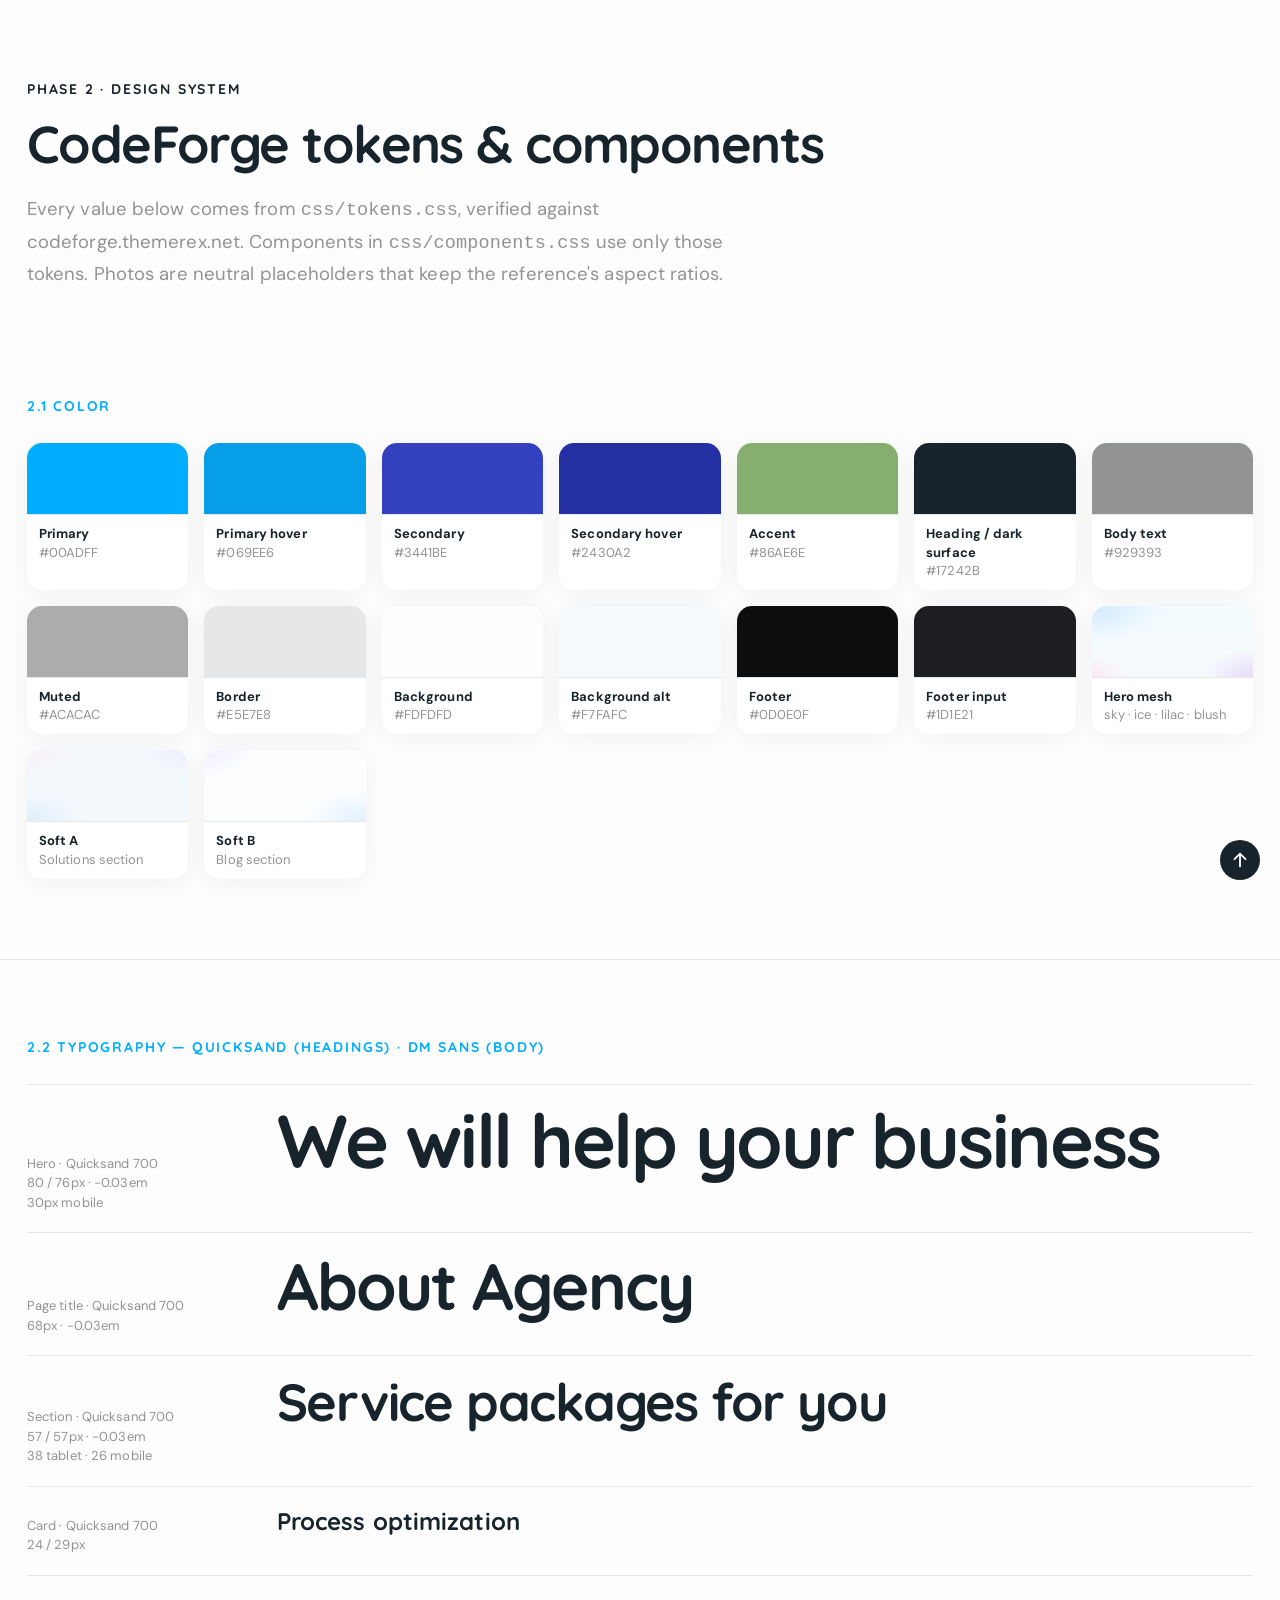
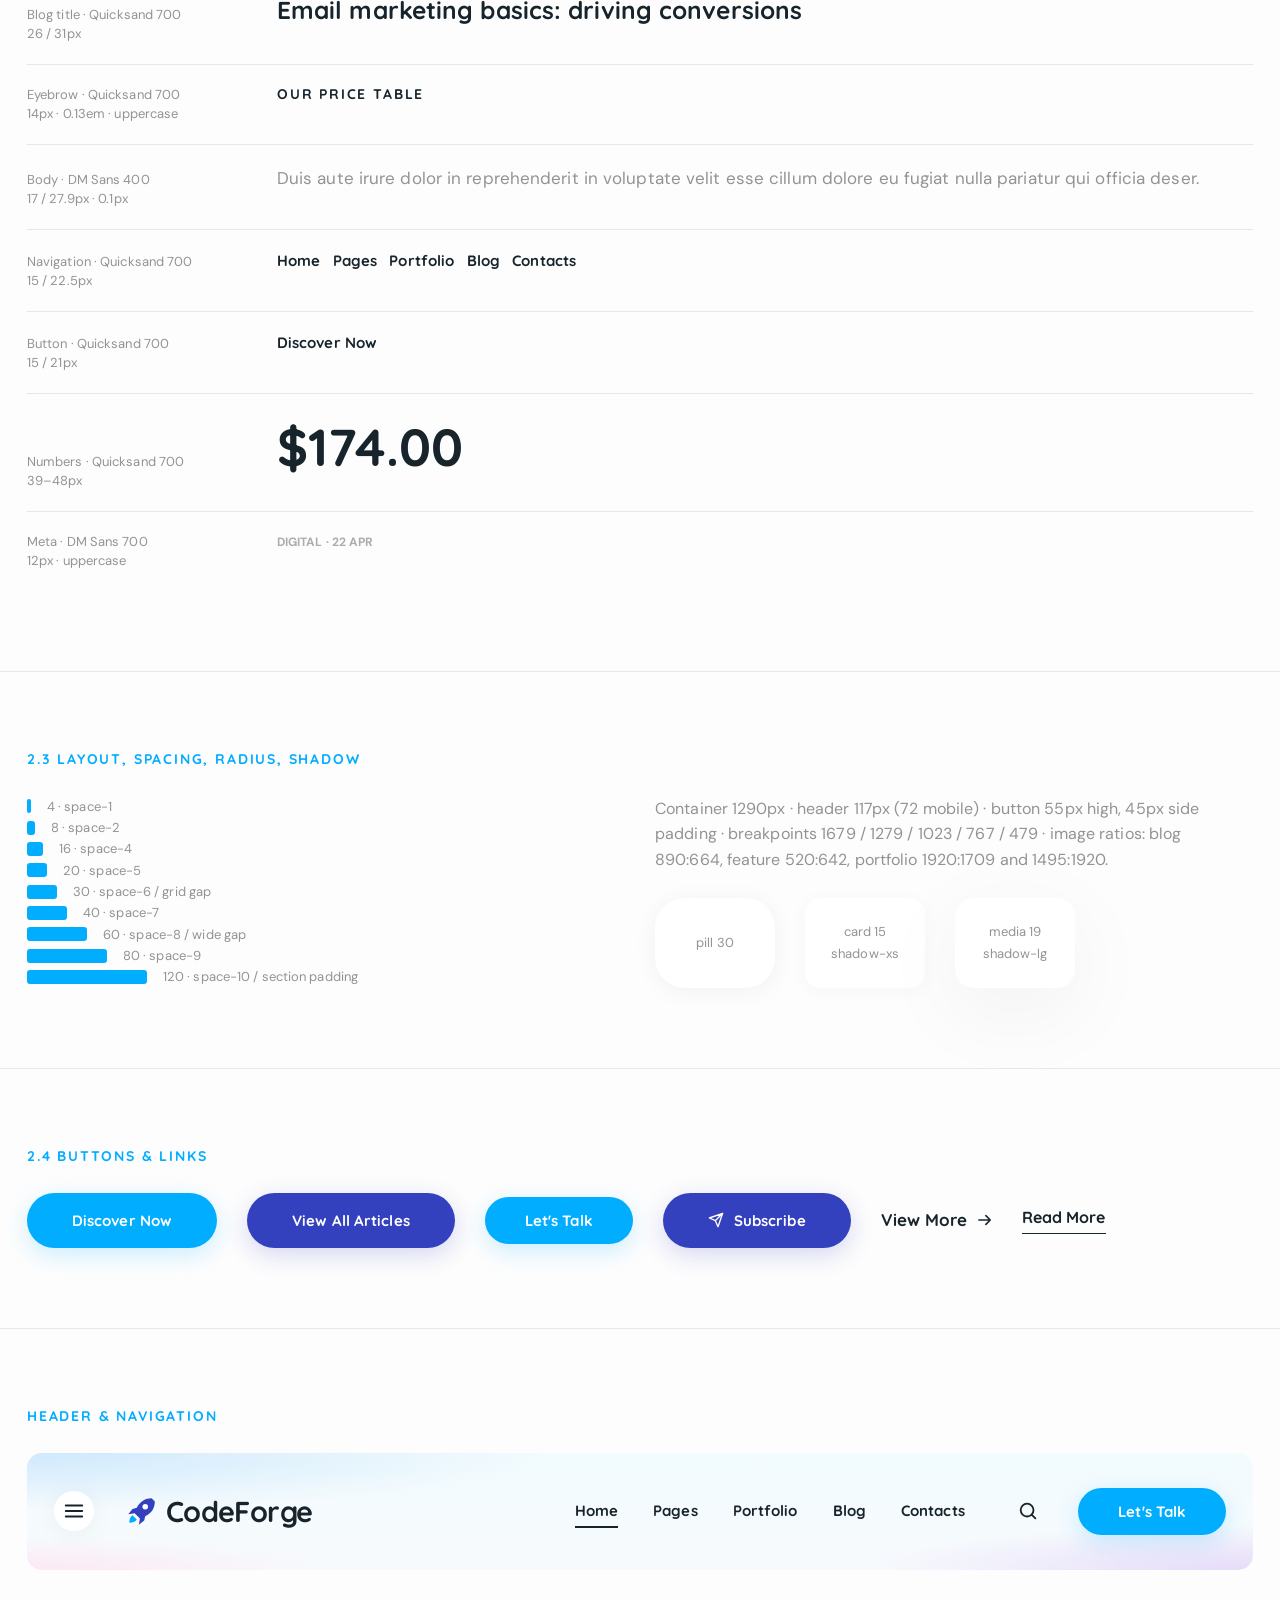
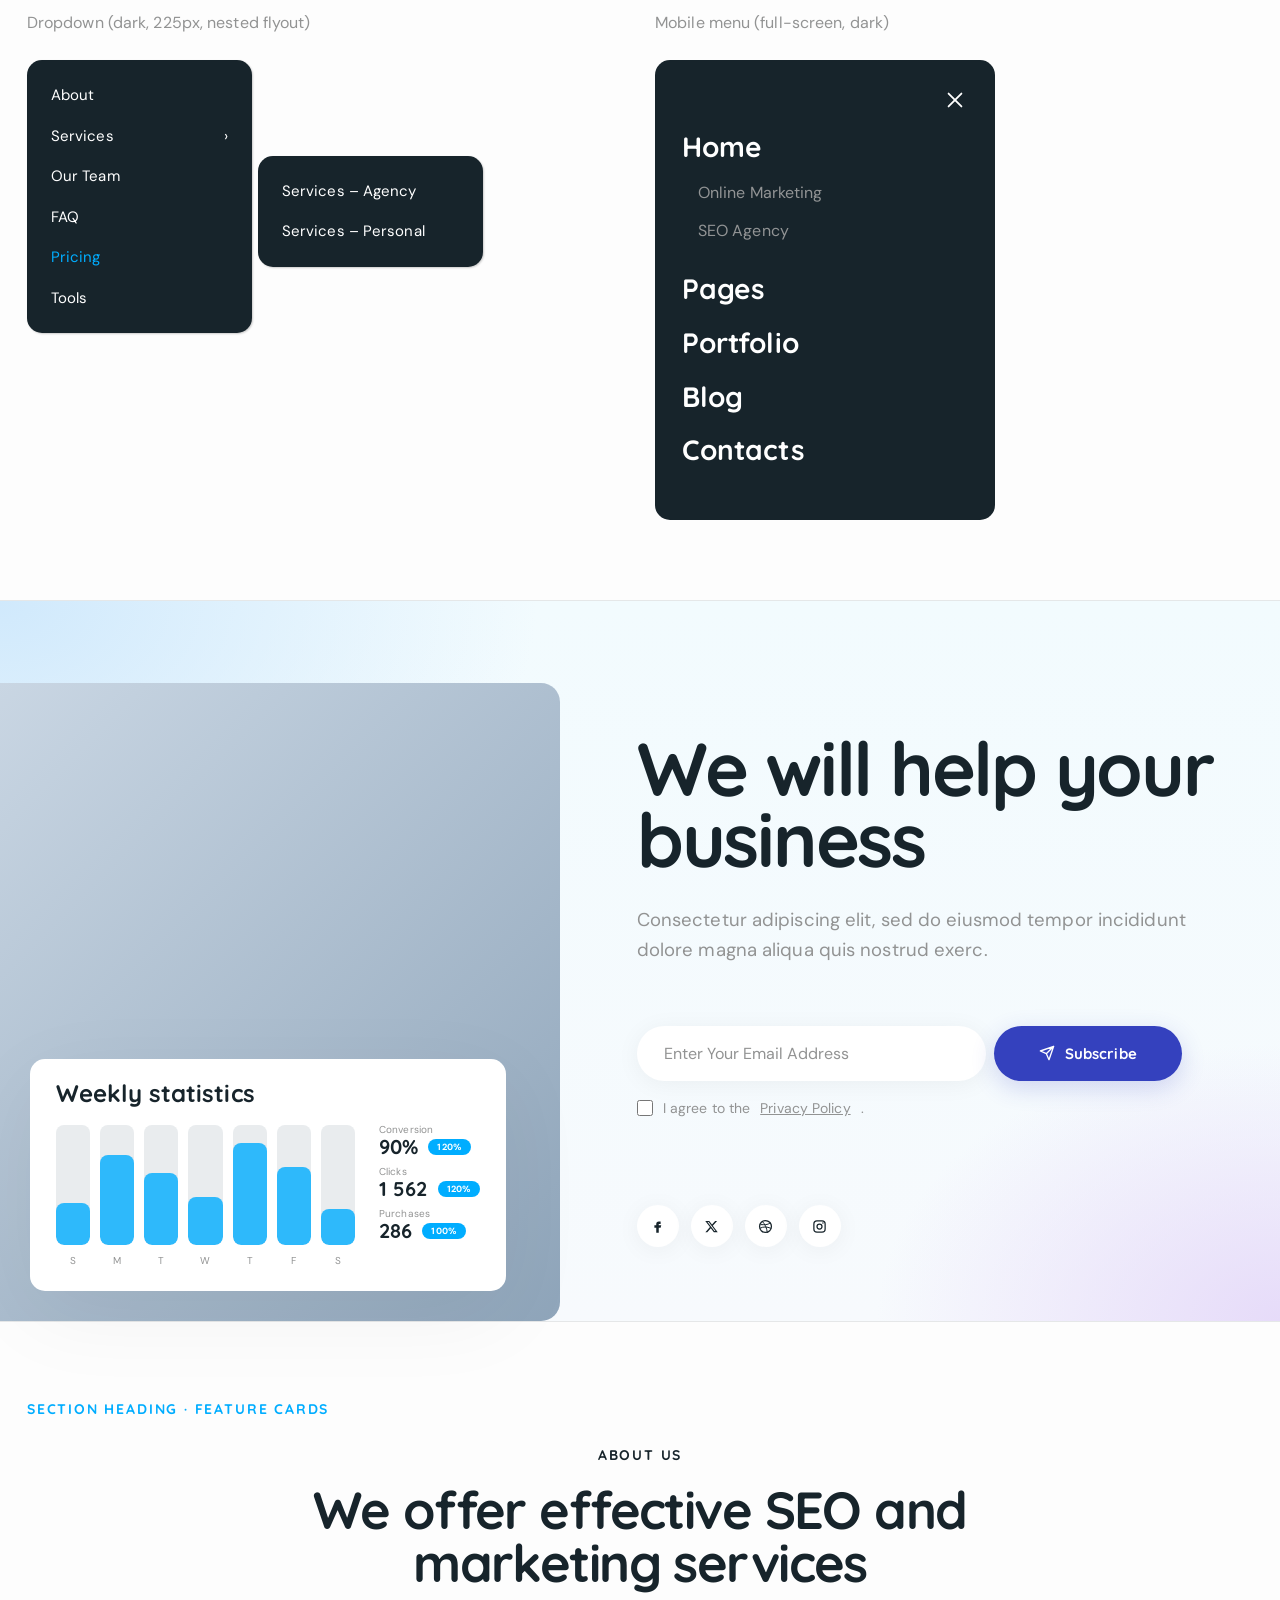
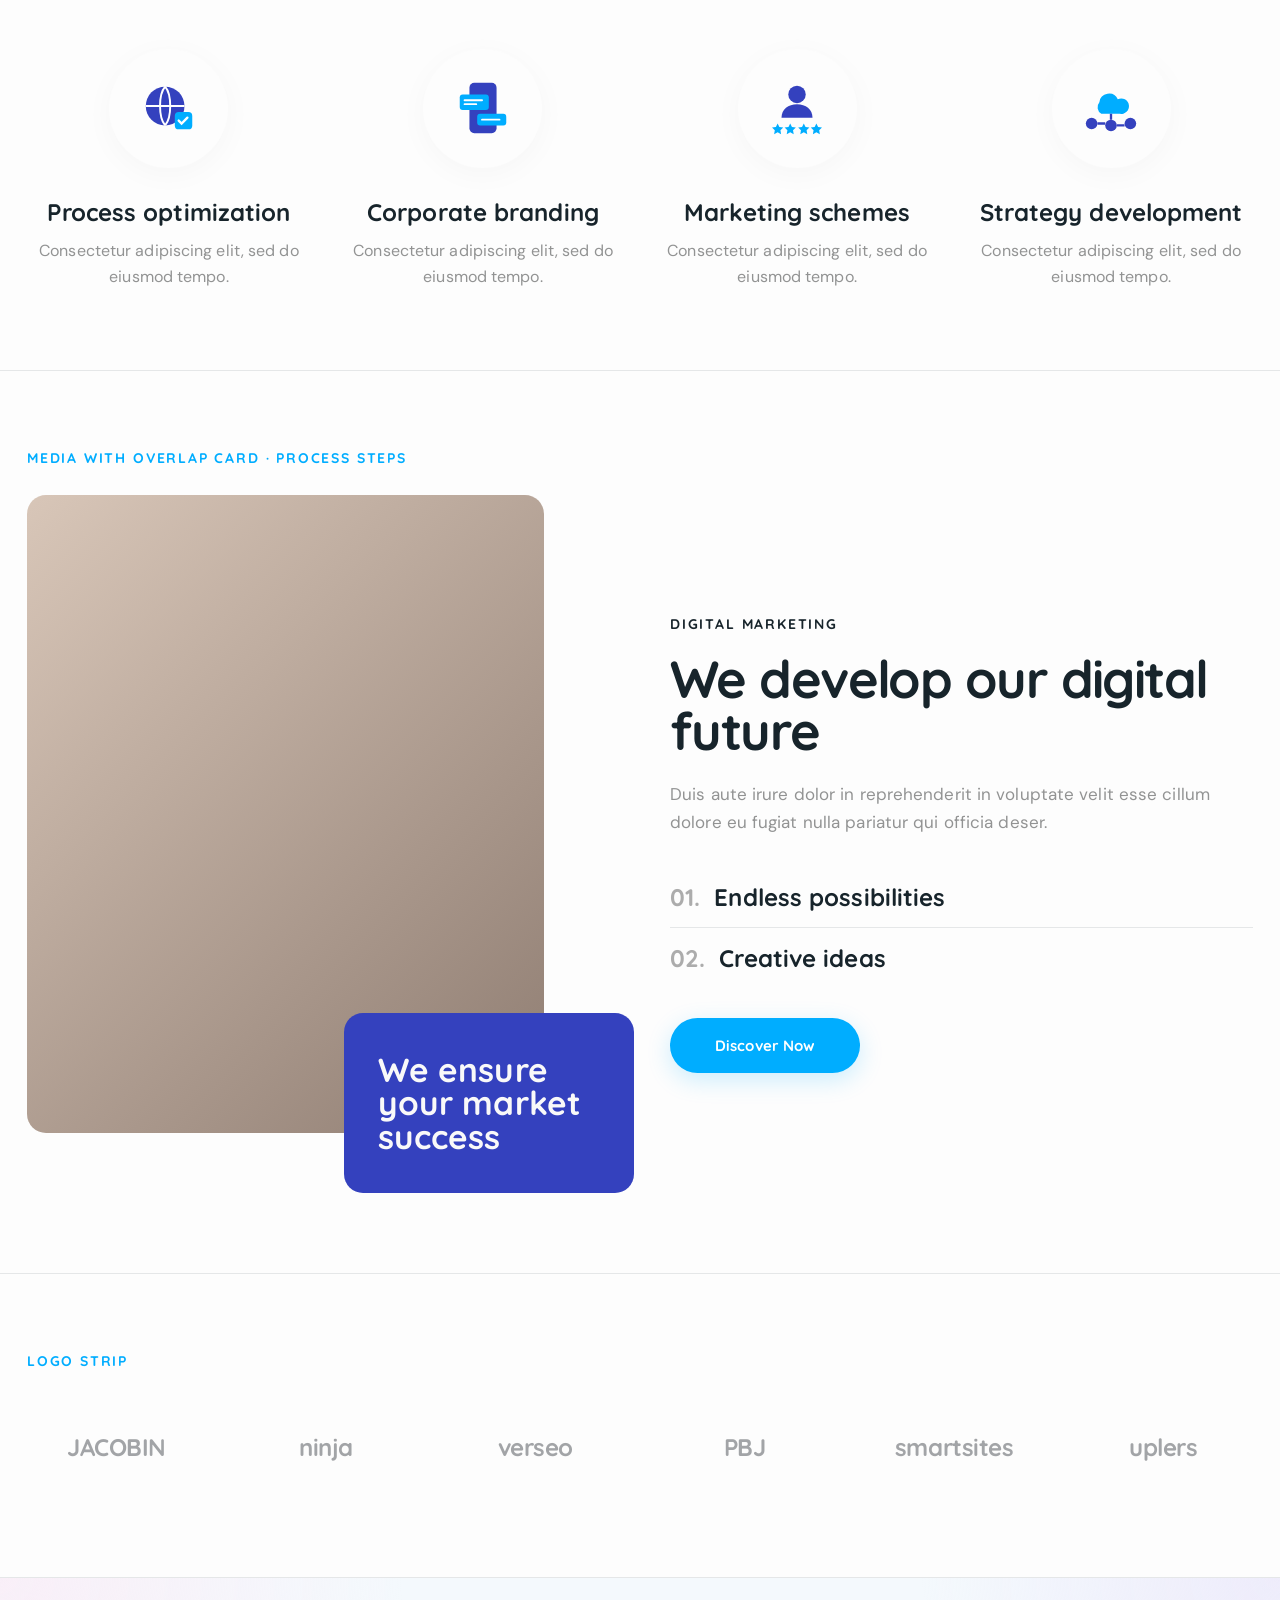
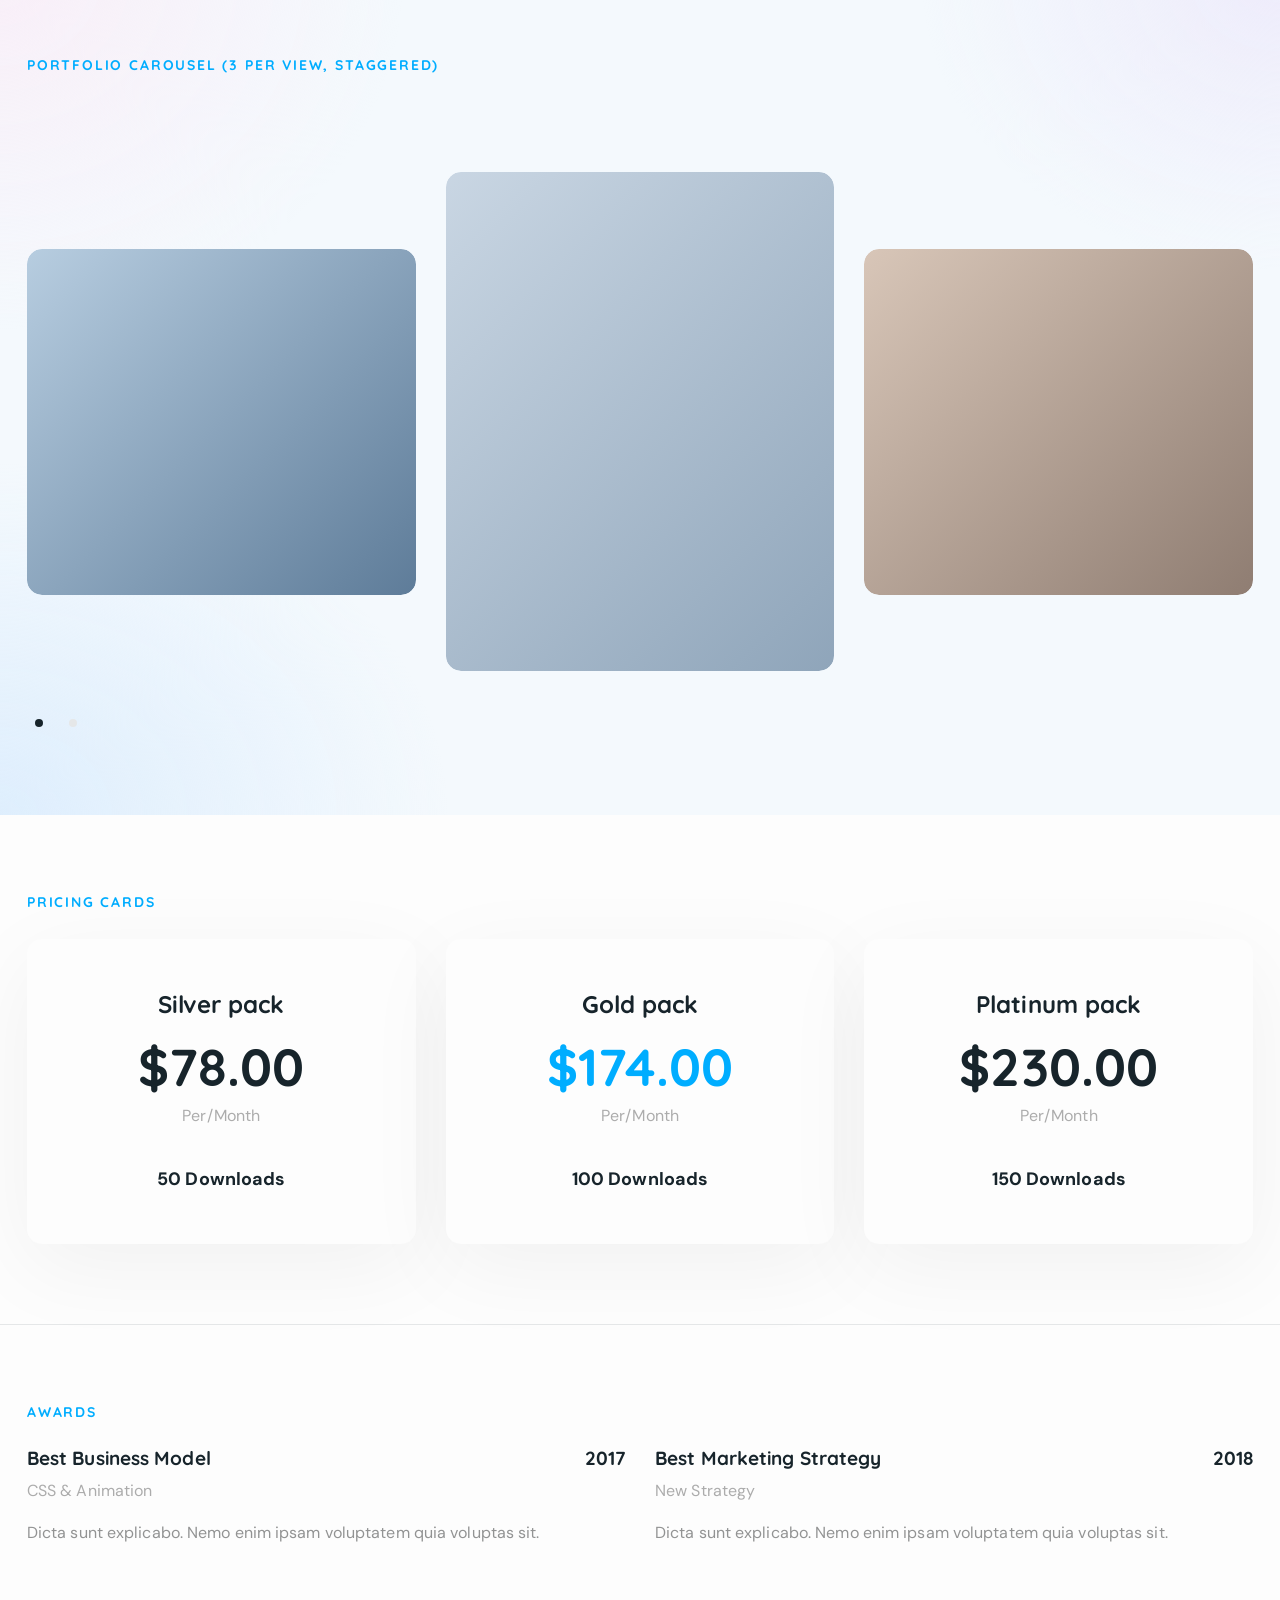
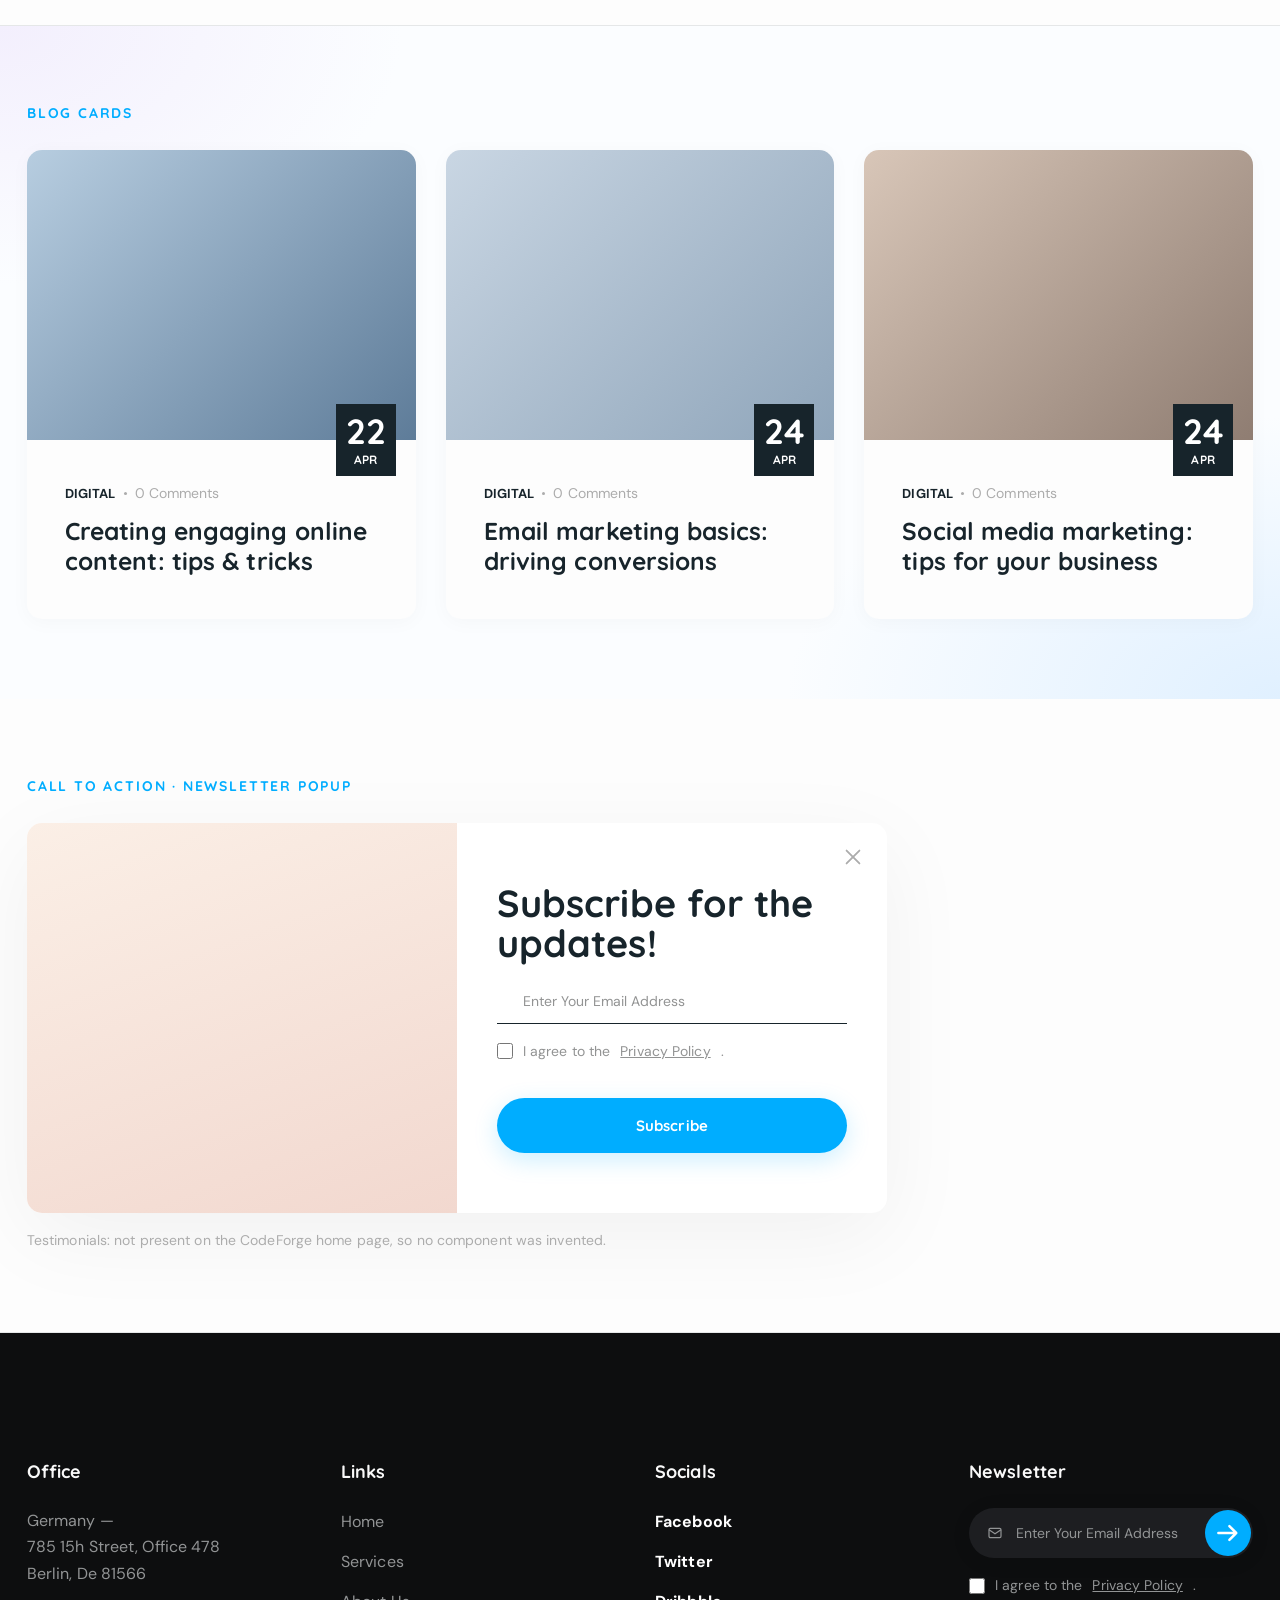
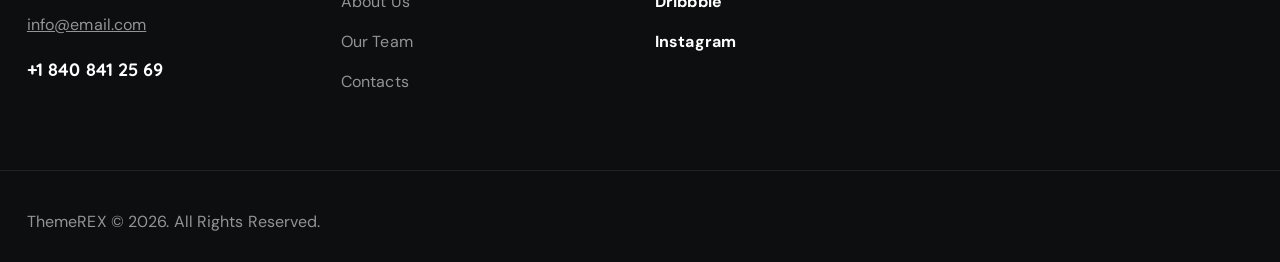
==== codeforge/design-system.html @ 67549c7a "initial commit" ====
<!doctype html>
<html lang="en">
<head>
  <meta charset="utf-8">
  <meta name="viewport" content="width=device-width, initial-scale=1">
  <link rel="preconnect" href="https://fonts.googleapis.com">
  <link rel="preconnect" href="https://fonts.gstatic.com" crossorigin>
  <link rel="stylesheet" href="https://fonts.googleapis.com/css2?family=DM+Sans:ital,wght@0,400;0,500;0,700;1,400&family=Quicksand:wght@400;500;600;700&display=swap">
  <title>CodeForge Design System</title>
  <link rel="icon" href="img/favicon.svg" type="image/svg+xml">
  <link rel="stylesheet" href="css/tokens.css">
  <link rel="stylesheet" href="css/components.css">
  <style>
    /* Style-guide chrome only — not part of the design system */
    .sg-section { padding-block: var(--space-9); border-bottom: 1px solid var(--color-border); }
    .sg-label { margin: 0 0 var(--space-6); font: var(--fw-bold) var(--fs-eyebrow)/1 var(--font-heading); letter-spacing: var(--ls-eyebrow); text-transform: uppercase; color: var(--color-primary); }
    .sg-swatches { display: grid; grid-template-columns: repeat(auto-fill, minmax(150px, 1fr)); gap: var(--space-4); }
    .sg-swatch { border-radius: var(--radius-card); overflow: hidden; background: #fff; box-shadow: var(--shadow-sm); font-size: 13px; line-height: 1.4; }
    .sg-swatch div { height: 72px; border-bottom: 1px solid var(--color-border); }
    .sg-swatch p { margin: 0; padding: 10px 12px; }
    .sg-swatch b { display: block; color: var(--color-heading); }
    .sg-type { display: grid; grid-template-columns: 220px 1fr; gap: var(--space-6); align-items: baseline; padding: var(--space-5) 0; border-top: 1px solid var(--color-border); }
    .sg-type small { font-size: 13px; line-height: 1.5; }
    .sg-row { display: flex; flex-wrap: wrap; gap: var(--space-6); align-items: center; }
    .sg-box { width: 120px; height: 90px; display: grid; place-items: center; background: #fff; font-size: 13px; text-align: center; }
    .sg-space { display: flex; align-items: center; gap: var(--space-4); font-size: 13px; }
    .sg-space span { display: block; height: 14px; background: var(--color-primary); border-radius: 3px; }
    .ph { background: linear-gradient(135deg, #C9D6E3, #8FA5BA); }
    .ph--warm { background: linear-gradient(135deg, #D8C6B8, #8F7D72); }
    .ph--cool { background: linear-gradient(135deg, #B7CDE0, #5E7C99); }
    .sg-header-demo { position: relative; height: var(--header-height); background: var(--gradient-hero); border-radius: var(--radius-card); }
    .sg-header-demo .site-header { position: absolute; }
    .sg-dropdown-demo { position: relative; height: 330px; }
    .sg-dropdown-demo .dropdown { position: static; opacity: 1; visibility: visible; transform: none; }
    .sg-dropdown-demo .dropdown .dropdown { position: absolute; top: 40px; left: calc(100% + 6px); opacity: 1; visibility: visible; transform: none; }
    .sg-mobile-demo { position: relative; width: 340px; height: 460px; border-radius: var(--radius-card); overflow: hidden; }
    .sg-mobile-demo .mobile-menu { position: absolute; opacity: 1; visibility: visible; }
    .sg-note { font-size: 14px; color: var(--color-muted); margin-top: var(--space-4); }
    @media (max-width: 767px) {
      .sg-type { grid-template-columns: minmax(0, 1fr); gap: var(--space-2); }
      .sg-dropdown-demo { height: auto; }
      .sg-dropdown-demo .dropdown .dropdown { position: static; padding: 0 0 0 var(--space-4); box-shadow: none; }
      .sg-mobile-demo { width: 100%; }
    }
  </style>
</head>
<body>


<header class="container" style="padding-block: var(--space-9) var(--space-6)">
  <span class="eyebrow">Phase 2 · Design system</span>
  <h1 class="t-section">CodeForge tokens &amp; components</h1>
  <p class="t-lead" style="max-width:720px">Every value below comes from <code>css/tokens.css</code>, verified against codeforge.themerex.net. Components in <code>css/components.css</code> use only those tokens. Photos are neutral placeholders that keep the reference's aspect ratios.</p>
</header>

<!-- ============ COLORS ============ -->
<section class="sg-section container">
  <p class="sg-label">2.1 Color</p>
  <div class="sg-swatches">
    <div class="sg-swatch"><div style="background:var(--color-primary)"></div><p><b>Primary</b>#00ADFF</p></div>
    <div class="sg-swatch"><div style="background:var(--color-primary-hover)"></div><p><b>Primary hover</b>#069EE6</p></div>
    <div class="sg-swatch"><div style="background:var(--color-secondary)"></div><p><b>Secondary</b>#3441BE</p></div>
    <div class="sg-swatch"><div style="background:var(--color-secondary-hover)"></div><p><b>Secondary hover</b>#2430A2</p></div>
    <div class="sg-swatch"><div style="background:var(--color-accent)"></div><p><b>Accent</b>#86AE6E</p></div>
    <div class="sg-swatch"><div style="background:var(--color-heading)"></div><p><b>Heading / dark surface</b>#17242B</p></div>
    <div class="sg-swatch"><div style="background:var(--color-text)"></div><p><b>Body text</b>#929393</p></div>
    <div class="sg-swatch"><div style="background:var(--color-muted)"></div><p><b>Muted</b>#ACACAC</p></div>
    <div class="sg-swatch"><div style="background:var(--color-border)"></div><p><b>Border</b>#E5E7E8</p></div>
    <div class="sg-swatch"><div style="background:var(--color-background)"></div><p><b>Background</b>#FDFDFD</p></div>
    <div class="sg-swatch"><div style="background:var(--color-background-alt)"></div><p><b>Background alt</b>#F7FAFC</p></div>
    <div class="sg-swatch"><div style="background:var(--color-footer-bg)"></div><p><b>Footer</b>#0D0E0F</p></div>
    <div class="sg-swatch"><div style="background:var(--color-footer-input-bg)"></div><p><b>Footer input</b>#1D1E21</p></div>
    <div class="sg-swatch"><div style="background:var(--gradient-hero)"></div><p><b>Hero mesh</b>sky · ice · lilac · blush</p></div>
    <div class="sg-swatch"><div style="background:var(--gradient-soft-a)"></div><p><b>Soft A</b>Solutions section</p></div>
    <div class="sg-swatch"><div style="background:var(--gradient-soft-b)"></div><p><b>Soft B</b>Blog section</p></div>
  </div>
</section>

<!-- ============ TYPOGRAPHY ============ -->
<section class="sg-section container">
  <p class="sg-label">2.2 Typography — Quicksand (headings) · DM Sans (body)</p>
  <div class="sg-type"><small>Hero · Quicksand 700<br>80 / 76px · −0.03em<br>30px mobile</small><h1 class="t-hero" style="margin:0">We will help your business</h1></div>
  <div class="sg-type"><small>Page title · Quicksand 700<br>68px · −0.03em</small><h1 class="t-page" style="margin:0">About Agency</h1></div>
  <div class="sg-type"><small>Section · Quicksand 700<br>57 / 57px · −0.03em<br>38 tablet · 26 mobile</small><h2 class="t-section" style="margin:0">Service packages for you</h2></div>
  <div class="sg-type"><small>Card · Quicksand 700<br>24 / 29px</small><h4 class="t-card" style="margin:0">Process optimization</h4></div>
  <div class="sg-type"><small>Blog title · Quicksand 700<br>26 / 31px</small><h5 style="font-size:var(--fs-blog-title);line-height:var(--lh-card);margin:0">Email marketing basics: driving conversions</h5></div>
  <div class="sg-type"><small>Eyebrow · Quicksand 700<br>14px · 0.13em · uppercase</small><span class="eyebrow" style="margin:0">Our price table</span></div>
  <div class="sg-type"><small>Body · DM Sans 400<br>17 / 27.9px · 0.1px</small><p style="margin:0">Duis aute irure dolor in reprehenderit in voluptate velit esse cillum dolore eu fugiat nulla pariatur qui officia deser.</p></div>
  <div class="sg-type"><small>Navigation · Quicksand 700<br>15 / 22.5px</small><span style="font:var(--fw-bold) var(--fs-nav)/1.5 var(--font-heading);color:var(--color-heading)">Home &nbsp; Pages &nbsp; Portfolio &nbsp; Blog &nbsp; Contacts</span></div>
  <div class="sg-type"><small>Button · Quicksand 700<br>15 / 21px</small><span style="font:var(--fw-bold) var(--fs-button)/21px var(--font-heading);color:var(--color-heading)">Discover Now</span></div>
  <div class="sg-type"><small>Numbers · Quicksand 700<br>39–48px</small><span class="price-card__price">$174.00</span></div>
  <div class="sg-type"><small>Meta · DM Sans 700<br>12px · uppercase</small><span class="t-meta">Digital · 22 Apr</span></div>
</section>

<!-- ============ LAYOUT ============ -->
<section class="sg-section container">
  <p class="sg-label">2.3 Layout, spacing, radius, shadow</p>
  <div class="grid grid--2">
    <div>
      <div class="sg-space"><span style="width:4px"></span>4 · space-1</div>
      <div class="sg-space"><span style="width:8px"></span>8 · space-2</div>
      <div class="sg-space"><span style="width:16px"></span>16 · space-4</div>
      <div class="sg-space"><span style="width:20px"></span>20 · space-5</div>
      <div class="sg-space"><span style="width:30px"></span>30 · space-6 / grid gap</div>
      <div class="sg-space"><span style="width:40px"></span>40 · space-7</div>
      <div class="sg-space"><span style="width:60px"></span>60 · space-8 / wide gap</div>
      <div class="sg-space"><span style="width:80px"></span>80 · space-9</div>
      <div class="sg-space"><span style="width:120px"></span>120 · space-10 / section padding</div>
    </div>
    <div>
      <p class="t-small">Container 1290px · header 117px (72 mobile) · button 55px high, 45px side padding · breakpoints 1679 / 1279 / 1023 / 767 / 479 · image ratios: blog 890:664, feature 520:642, portfolio 1920:1709 and 1495:1920.</p>
      <div class="sg-row">
        <div class="sg-box" style="border-radius:var(--radius-pill);box-shadow:var(--shadow-sm)">pill 30</div>
        <div class="sg-box" style="border-radius:var(--radius-card);box-shadow:var(--shadow-xs)">card 15<br>shadow-xs</div>
        <div class="sg-box" style="border-radius:var(--radius-media);box-shadow:var(--shadow-lg)">media 19<br>shadow-lg</div>
      </div>
    </div>
  </div>
</section>

<!-- ============ COMPONENTS ============ -->
<section class="sg-section container">
  <p class="sg-label">2.4 Buttons &amp; links</p>
  <div class="sg-row">
    <a class="btn btn--primary" href="#">Discover Now</a>
    <a class="btn btn--secondary" href="#">View All Articles</a>
    <a class="btn btn--primary btn--sm" href="#">Let's Talk</a>
    <button class="btn btn--secondary"><svg><use href="img/icons.svg#i-send"/></svg>Subscribe</button>
    <a class="link-arrow" href="#">View More <svg><use href="img/icons.svg#i-arrow"/></svg></a>
    <a class="link-underline" href="#">Read More</a>
  </div>
</section>

<section class="sg-section container">
  <p class="sg-label">Header &amp; navigation</p>
  <div class="sg-header-demo">
    <div class="site-header"><div class="container site-header__inner">
      <button class="icon-btn icon-btn--filled" aria-label="Open panel"><svg><use href="img/icons.svg#i-menu"/></svg></button>
      <a class="logo" href="#"><svg><use href="img/icons.svg#logo-mark"/></svg>CodeForge</a>
      <div class="site-header__actions">
        <ul class="nav">
          <li class="is-current"><a href="#">Home</a></li><li><a href="#">Pages</a></li><li><a href="#">Portfolio</a></li><li><a href="#">Blog</a></li><li><a href="#">Contacts</a></li>
        </ul>
        <button class="icon-btn" aria-label="Search"><svg><use href="img/icons.svg#i-search"/></svg></button>
        <button class="icon-btn only-mobile" aria-label="Menu"><svg><use href="img/icons.svg#i-menu"/></svg></button>
        <a class="btn btn--primary btn--sm hide-sm" href="#">Let's Talk</a>
      </div>
    </div></div>
  </div>
  <div class="grid grid--2" style="margin-top:var(--space-7)">
    <div>
      <p class="t-small">Dropdown (dark, 225px, nested flyout)</p>
      <div class="sg-dropdown-demo">
        <ul class="dropdown">
          <li><a href="#">About</a></li>
          <li><a href="#">Services <span>›</span></a>
            <ul class="dropdown"><li><a href="#">Services – Agency</a></li><li><a href="#">Services – Personal</a></li></ul>
          </li>
          <li><a href="#">Our Team</a></li><li><a href="#">FAQ</a></li><li class="is-current"><a href="#">Pricing</a></li><li><a href="#">Tools</a></li>
        </ul>
      </div>
    </div>
    <div>
      <p class="t-small">Mobile menu (full-screen, dark)</p>
      <div class="sg-mobile-demo">
        <div class="mobile-menu">
          <button class="icon-btn mobile-menu__close" aria-label="Close"><svg><use href="img/icons.svg#i-close"/></svg></button>
          <ul class="mobile-menu__list">
            <li><a href="#">Home</a><ul><li><a href="#">Online Marketing</a></li><li><a href="#">SEO Agency</a></li></ul></li>
            <li><a href="#">Pages</a></li><li><a href="#">Portfolio</a></li><li><a href="#">Blog</a></li><li><a href="#">Contacts</a></li>
          </ul>
        </div>
      </div>
    </div>
  </div>
</section>

<section class="sg-section" style="padding:0">
  <div class="section--hero-bg">
    <div class="hero" style="min-height:720px">
      <div class="hero__media">
        <div class="hero__photo ph" style="min-height:560px"></div>
        <div class="hero__stats stats-card">
          <p class="stats-card__title">Weekly statistics</p>
          <div class="stats-card__bars">
            <div class="stats-card__bar"><span style="height:35%"></span></div><div class="stats-card__bar"><span style="height:75%"></span></div><div class="stats-card__bar"><span style="height:60%"></span></div><div class="stats-card__bar"><span style="height:40%"></span></div><div class="stats-card__bar"><span style="height:85%"></span></div><div class="stats-card__bar"><span style="height:65%"></span></div><div class="stats-card__bar"><span style="height:30%"></span></div>
          </div>
          <div class="stats-card__metrics">
            <div class="stat"><span class="stat__label">Conversion</span><span class="stat__value">90% <span class="badge">120%</span></span></div>
            <div class="stat"><span class="stat__label">Clicks</span><span class="stat__value">1 562 <span class="badge">120%</span></span></div>
            <div class="stat"><span class="stat__label">Purchases</span><span class="stat__value">286 <span class="badge">100%</span></span></div>
          </div>
          <div class="stats-card__days"><span>S</span><span>M</span><span>T</span><span>W</span><span>T</span><span>F</span><span>S</span></div>
        </div>
      </div>
      <div class="hero__content">
        <h1 class="t-hero">We will help your business</h1>
        <p class="t-lead">Consectetur adipiscing elit, sed do eiusmod tempor incididunt dolore magna aliqua quis nostrud exerc.</p>
        <form class="subscribe" onsubmit="return false"><input class="input" type="email" placeholder="Enter Your Email Address" aria-label="Email"><button class="btn btn--secondary"><svg><use href="img/icons.svg#i-send"/></svg>Subscribe</button></form>
        <label class="checkbox"><input type="checkbox"> I agree to the <a href="#">Privacy Policy</a>.</label>
        <ul class="socials">
          <li><a href="#" aria-label="Facebook"><svg><use href="img/icons.svg#i-fb"/></svg></a></li><li><a href="#" aria-label="X"><svg><use href="img/icons.svg#i-x"/></svg></a></li><li><a href="#" aria-label="Dribbble"><svg><use href="img/icons.svg#i-dr"/></svg></a></li><li><a href="#" aria-label="Instagram"><svg><use href="img/icons.svg#i-ig"/></svg></a></li>
        </ul>
      </div>
    </div>
  </div>
</section>

<section class="sg-section container">
  <p class="sg-label">Section heading · feature cards</p>
  <div class="section-head section-head--center"><span class="eyebrow">About Us</span><h2 class="t-section">We offer effective SEO and marketing services</h2></div>
  <div class="grid grid--4" style="margin-top:var(--space-8)">
    <div class="feature"><div class="feature__icon"><svg><use href="img/icons.svg#f-world"/></svg></div><h4 class="feature__title">Process optimization</h4><p class="feature__text">Consectetur adipiscing elit, sed do eiusmod tempo.</p></div>
    <div class="feature"><div class="feature__icon"><svg><use href="img/icons.svg#f-mobile"/></svg></div><h4 class="feature__title">Corporate branding</h4><p class="feature__text">Consectetur adipiscing elit, sed do eiusmod tempo.</p></div>
    <div class="feature"><div class="feature__icon"><svg><use href="img/icons.svg#f-rating"/></svg></div><h4 class="feature__title">Marketing schemes</h4><p class="feature__text">Consectetur adipiscing elit, sed do eiusmod tempo.</p></div>
    <div class="feature"><div class="feature__icon"><svg><use href="img/icons.svg#f-cloud"/></svg></div><h4 class="feature__title">Strategy development</h4><p class="feature__text">Consectetur adipiscing elit, sed do eiusmod tempo.</p></div>
  </div>
</section>

<section class="sg-section container">
  <p class="sg-label">Media with overlap card · process steps</p>
  <div class="split">
    <div class="media-overlap"><div class="media-overlap__img ph--warm"></div><div class="media-overlap__card"><p class="media-overlap__title">We ensure your market success</p></div></div>
    <div>
      <span class="eyebrow">Digital Marketing</span>
      <h2 class="t-section">We develop our digital future</h2>
      <p>Duis aute irure dolor in reprehenderit in voluptate velit esse cillum dolore eu fugiat nulla pariatur qui officia deser.</p>
      <ol class="steps"><li><span class="steps__num">01.</span>Endless possibilities</li><li><span class="steps__num">02.</span>Creative ideas</li></ol>
      <a class="btn btn--primary" href="#">Discover Now</a>
    </div>
  </div>
</section>

<section class="sg-section container">
  <p class="sg-label">Logo strip</p>
  <div class="logos"><div class="logos__item">JACOBIN</div><div class="logos__item">ninja</div><div class="logos__item">verseo</div><div class="logos__item">PBJ</div><div class="logos__item">smartsites</div><div class="logos__item">uplers</div></div>
</section>

<section class="sg-section section--soft-a" style="border:0">
  <div class="container">
    <p class="sg-label">Portfolio carousel (3 per view, staggered)</p>
    <div class="carousel" style="padding-top:70px"><div class="carousel__track">
      <div class="project"><div class="project__img ph--cool"></div></div>
      <div class="project"><div class="project__img ph"></div></div>
      <div class="project"><div class="project__img ph--warm"></div></div>
    </div></div>
    <div class="carousel-controls"><div class="dots"><button aria-current="true" aria-label="Slide 1"></button><button aria-label="Slide 2"></button></div></div>
  </div>
</section>

<section class="sg-section container">
  <p class="sg-label">Pricing cards</p>
  <div class="grid grid--3">
    <div class="price-card"><h3 class="price-card__title">Silver pack</h3><div class="price-card__price">$78.00</div><div class="price-card__period">Per/Month</div><div class="price-card__details">50 Downloads</div></div>
    <div class="price-card price-card--featured"><h3 class="price-card__title">Gold pack</h3><div class="price-card__price">$174.00</div><div class="price-card__period">Per/Month</div><div class="price-card__details">100 Downloads</div></div>
    <div class="price-card"><h3 class="price-card__title">Platinum pack</h3><div class="price-card__price">$230.00</div><div class="price-card__period">Per/Month</div><div class="price-card__details">150 Downloads</div></div>
  </div>
</section>

<section class="sg-section container">
  <p class="sg-label">Awards</p>
  <div class="grid grid--2" style="row-gap:var(--space-8)">
    <div class="award"><div class="award__head"><h3 class="award__title">Best Business Model</h3><span class="award__year">2017</span></div><p class="award__cat">CSS &amp; Animation</p><p>Dicta sunt explicabo. Nemo enim ipsam voluptatem quia voluptas sit.</p></div>
    <div class="award"><div class="award__head"><h3 class="award__title">Best Marketing Strategy</h3><span class="award__year">2018</span></div><p class="award__cat">New Strategy</p><p>Dicta sunt explicabo. Nemo enim ipsam voluptatem quia voluptas sit.</p></div>
  </div>
</section>

<section class="sg-section section--soft-b" style="border:0">
  <div class="container">
    <p class="sg-label">Blog cards</p>
    <div class="grid grid--3">
      <article class="post-card"><div class="post-card__media"><div class="post-card__img ph--cool"></div><div class="post-card__date"><strong>22</strong>Apr</div></div><div class="post-card__body"><div class="post-card__meta"><span class="t-meta">Digital</span><span class="sep"></span><span class="t-meta">0 Comments</span></div><h5 class="post-card__title"><a href="#">Creating engaging online content: tips &amp; tricks</a></h5></div></article>
      <article class="post-card"><div class="post-card__media"><div class="post-card__img ph"></div><div class="post-card__date"><strong>24</strong>Apr</div></div><div class="post-card__body"><div class="post-card__meta"><span class="t-meta">Digital</span><span class="sep"></span><span class="t-meta">0 Comments</span></div><h5 class="post-card__title"><a href="#">Email marketing basics: driving conversions</a></h5></div></article>
      <article class="post-card"><div class="post-card__media"><div class="post-card__img ph--warm"></div><div class="post-card__date"><strong>24</strong>Apr</div></div><div class="post-card__body"><div class="post-card__meta"><span class="t-meta">Digital</span><span class="sep"></span><span class="t-meta">0 Comments</span></div><h5 class="post-card__title"><a href="#">Social media marketing: tips for your business</a></h5></div></article>
    </div>
  </div>
</section>

<section class="sg-section container">
  <p class="sg-label">Call to action · newsletter popup</p>
  <div class="cta-modal">
    <div class="cta-modal__media"></div>
    <div class="cta-modal__body">
      <button class="icon-btn cta-modal__close" aria-label="Close"><svg><use href="img/icons.svg#i-close"/></svg></button>
      <h2>Subscribe for the updates!</h2>
      <input class="input input--line" type="email" placeholder="Enter Your Email Address" aria-label="Email">
      <label class="checkbox"><input type="checkbox"> I agree to the <a href="#">Privacy Policy</a>.</label>
      <button class="btn btn--primary">Subscribe</button>
    </div>
  </div>
  <p class="sg-note">Testimonials: not present on the CodeForge home page, so no component was invented.</p>
</section>

<footer class="site-footer">
  <div class="container site-footer__grid">
    <div><h2 class="site-footer__title">Office</h2><p>Germany —<br>785 15h Street, Office 478<br>Berlin, De 81566</p><a class="is-underlined" href="#">info@email.com</a><span class="phone">+1 840 841 25 69</span></div>
    <div><h2 class="site-footer__title">Links</h2><ul><li><a href="#">Home</a></li><li><a href="#">Services</a></li><li><a href="#">About Us</a></li><li><a href="#">Our Team</a></li><li><a href="#">Contacts</a></li></ul></div>
    <div class="site-footer__socials"><h2 class="site-footer__title">Socials</h2><ul><li><a href="#">Facebook</a></li><li><a href="#">Twitter</a></li><li><a href="#">Dribbble</a></li><li><a href="#">Instagram</a></li></ul></div>
    <div><h2 class="site-footer__title">Newsletter</h2>
      <form class="footer-subscribe" onsubmit="return false"><svg class="footer-subscribe__icon"><use href="img/icons.svg#i-mail"/></svg><input class="input" type="email" placeholder="Enter Your Email Address" aria-label="Email"><button class="icon-btn" aria-label="Subscribe"><svg><use href="img/icons.svg#i-arrow"/></svg></button></form>
      <label class="checkbox"><input type="checkbox"> I agree to the <a href="#">Privacy Policy</a>.</label>
    </div>
  </div>
  <div class="container site-footer__bottom">ThemeREX © 2026. All Rights Reserved.</div>
</footer>

<a class="icon-btn to-top" href="#" aria-label="Back to top"><svg><use href="img/icons.svg#i-up"/></svg></a>
</body>
</html>
---- codeforge/css/tokens.css ----
/* ==========================================================================
   CodeForge Design Tokens
   Source of truth: https://codeforge.themerex.net/ (Home 1), inspected 2026-10-24.
   [V] verified from computed CSS · [S] sampled from screenshots/images · [I] inferred
   ========================================================================== */

/* Fonts (DM Sans, Quicksand) are loaded with <link> tags in each page's <head>,
   in parallel with this file instead of a render-blocking @import chain. */

:root {
  /* ---------- 2.1 Color: brand ---------- */
  --color-primary:            #00ADFF; /* [V] text_link — main buttons, menu hover, Gold price */
  --color-primary-hover:      #069EE6; /* [V] text_hover */
  --color-secondary:          #3441BE; /* [V] text_link2 — Subscribe, View All Articles, overlap card */
  --color-secondary-hover:    #2430A2; /* [V] text_hover2 */
  --color-accent:             #86AE6E; /* [V] text_link3 — rarely used on Home 1 */
  --color-accent-hover:       #749B5D; /* [V] text_hover3 */

  /* ---------- Color: surfaces ---------- */
  --color-background:         #FDFDFD; /* [V] body background */
  --color-background-alt:     #F7FAFC; /* [V] scheme bg_color */
  --color-surface:            #FDFDFD; /* [V] alter_bg_color — cards */
  --color-surface-hover:      #FFFFFF; /* [V] alter_bg_hover */
  --color-surface-dark:       #17242B; /* [V] extra_bg_color — dropdowns, date badge */

  /* ---------- Color: text ---------- */
  --color-heading:            #17242B; /* [V] text_dark */
  --color-text:               #929393; /* [V] text */
  --color-muted:              #ACACAC; /* [V] text_light — meta, dates, "Per/Month" */
  --color-on-dark:            #FFFFFF;
  --color-on-dark-heading:    #F9F9F9; /* [V] footer headings */

  /* ---------- Color: lines ---------- */
  --color-border:             #E5E7E8; /* [V] bd_color, input_bd_color */

  /* ---------- Color: header / footer ---------- */
  --color-header-bg:          transparent;  /* [V] over hero */
  --color-header-bg-sticky:   #FFFFFF;      /* [V] sc_layouts_row_fixed_on */
  --color-footer-bg:          #0D0E0F;      /* [V] */
  --color-footer-text:        #929495;      /* [V] */
  --color-footer-input-bg:    #1D1E21;      /* [V] */
  --color-footer-border:      rgba(255, 255, 255, 0.08); /* [S] */

  /* ---------- Color: section gradients ----------
     The original uses three raster backgrounds (h1-bg-1/2/3.jpg, ~1920×1000).
     Pixel samples [S]: sky #D0E9FC, ice #ECFAFE, lilac #E6DBF9, blush #FCE8F4.
     Recreated here as soft mesh gradients — no saturated or neon tones. */
  --color-mesh-sky:    #D0E9FC;
  --color-mesh-ice:    #ECFAFE;
  --color-mesh-lilac:  #E6DBF9;
  --color-mesh-blush:  #FCE8F4;
  --gradient-hero:
    radial-gradient(60% 70% at 0% 0%, var(--color-mesh-sky) 0%, transparent 70%),
    radial-gradient(45% 55% at 100% 100%, var(--color-mesh-lilac) 0%, transparent 70%),
    radial-gradient(35% 40% at 0% 100%, var(--color-mesh-blush) 0%, transparent 70%),
    linear-gradient(180deg, #F2FBFE 0%, #F7FAFD 100%);
  --gradient-soft-a:
    radial-gradient(45% 60% at 0% 0%, #F9EFF8 0%, transparent 70%),
    radial-gradient(50% 60% at 0% 100%, #DEEEFD 0%, transparent 70%),
    radial-gradient(40% 50% at 100% 0%, #EEECFB 0%, transparent 70%),
    #F4F9FD;
  --gradient-soft-b:
    radial-gradient(45% 55% at 0% 0%, #F3EFFD 0%, transparent 70%),
    radial-gradient(55% 60% at 100% 100%, #E0F0FF 0%, transparent 70%),
    #FBFDFF;

  /* ---------- Color: button states ---------- */
  --btn-primary-bg:        var(--color-primary);
  --btn-primary-bg-hover:  var(--color-primary-hover);   /* [I] */
  --btn-primary-text:      #FFFFFF;
  --btn-primary-shadow:    0 7px 25px rgba(0, 173, 255, 0.2);  /* [V] */
  --btn-secondary-bg:       var(--color-secondary);
  --btn-secondary-bg-hover: var(--color-secondary-hover); /* [I] */
  --btn-secondary-text:     #FFFFFF;
  --btn-secondary-shadow:   0 7px 25px rgba(52, 65, 190, 0.2); /* [V] */
  --focus-ring:            0 0 0 3px rgba(0, 173, 255, 0.35);  /* [I] accessibility addition */

  /* ---------- 2.2 Typography ---------- */
  --font-body:    "DM Sans", sans-serif;   /* [V] */
  --font-heading: "Quicksand", sans-serif; /* [V] */

  /* Fluid sizes: clamp(mobile 375, slope, desktop 1440) — anchors verified at all three widths */
  --fs-hero:      clamp(1.875rem, 1rem + 4.6vw, 5rem);           /* 30 → 80px [V] */
  --fs-page:      clamp(2rem, 1.2rem + 3.6vw, 4.25rem);          /* inner-page title [I] */
  --fs-section:   clamp(1.625rem, 0.94rem + 2.9vw, 3.5625rem);   /* 26 → 38 → 57px [V] */
  --fs-h3:        clamp(1.5rem, 1.2rem + 1.1vw, 2.1875rem);      /* 35px overlay card [V] */
  --fs-card:      clamp(1.25rem, 1.1rem + 0.5vw, 1.5rem);        /* 24px icon-box/price [V] */
  --fs-blog-title:clamp(1.25rem, 1.05rem + 0.6vw, 1.625rem);     /* 26px [V] */
  --fs-h6:        1.1875rem;                                      /* 19px awards [V] */
  --fs-price:     clamp(2.25rem, 0.94rem + 2.9vw, 3.5625rem);    /* 39 → 57px [V] */
  --fs-lead:      clamp(1.0625rem, 1rem + 0.2vw, 1.1875rem);     /* hero lead 19px [V] */
  --fs-date:      2.1875rem;  /* blog date day 35px [V] */
  --fs-body:      1.0625rem;  /* 17px [V] */
  --fs-small:     1rem;       /* 16px descriptions [V] */
  --fs-nav:       0.9375rem;  /* 15px [V] */
  --fs-button:    0.9375rem;  /* 15px [V] */
  --fs-eyebrow:   0.875rem;   /* 14px [V] */
  --fs-meta:      0.75rem;    /* 12px [V] */

  --fw-regular: 400;
  --fw-medium:  500;
  --fw-bold:    700;

  --lh-hero:    0.95;   /* 76/80 [V] */
  --lh-heading: 1;      /* [V] */
  --lh-card:    1.2;    /* [V] */
  --lh-body:    1.64;   /* [V] */
  --lh-tight:   1.3;

  --ls-heading: -0.03em;  /* [V] */
  --ls-body:    0.1px;    /* [V] */
  --ls-eyebrow: 0.13em;   /* 1.82px @14px [V] */

  /* ---------- 2.3 Layout ---------- */
  --container-max:     1290px; /* [V] page_width */
  --container-gutter:  clamp(16px, 2.1vw, 30px);
  --content-narrow:    840px;  /* [V] wp content-size */
  --header-height:     117px;  /* [V] desktop */
  --header-height-sm:  72px;   /* [S] mobile */

  /* Spacing scale (8-based, matches Elementor gaps 10/20/30/40/60) */
  --space-1: 0.25rem;  /* 4  */
  --space-2: 0.5rem;   /* 8  */
  --space-3: 0.75rem;  /* 12 */
  --space-4: 1rem;     /* 16 */
  --space-5: 1.25rem;  /* 20 */
  --space-6: 1.875rem; /* 30 */
  --space-7: 2.5rem;   /* 40 */
  --space-8: 3.75rem;  /* 60 */
  --space-9: 5rem;     /* 80 */
  --space-10: 7.5rem;  /* 120 */

  --section-pad:     clamp(4rem, 2.5rem + 5.6vw, 7.5rem); /* 120px spacer rows at 1440 [V] */
  --block-gap:       45px;  /* heading → grid → button rhythm inside sections [V] */
  --grid-gap:        30px;  /* [V] */
  --grid-gap-wide:   60px;  /* [V] elm_gap_wider */
  --card-pad:        50px 20px; /* price card [V] */
  --card-pad-blog:   46px 38px 43px; /* [V] measured at 1440 */
  --heading-gap:     0.46em; /* heading margin-bottom [V] */
  --paragraph-gap:   1.57em; /* [V] */

  --btn-height:      55px;  /* [V] */
  --btn-height-sm:   47px;  /* "Let's Talk" 13px pad [V] */
  --btn-pad-x:       45px;  /* [V] */
  --btn-pad-x-sm:    40px;  /* [V] */

  --ratio-blog:      890 / 664;   /* [V] */
  --ratio-portrait:  1495 / 1920; /* [V] portfolio portrait */
  --ratio-landscape: 1920 / 1709; /* [V] portfolio landscape */
  --ratio-feature:   520 / 642;   /* [V] woman photo */

  --radius-pill:   30px;  /* [V] buttons, inputs */
  --radius-card:   15px;  /* [V] cards, images */
  --radius-media:  19px;  /* [V] large photos, overlap card */
  --radius-circle: 50%;

  --shadow-xs:    0 3px 20px rgba(23, 36, 43, 0.03); /* [V] blog card */
  --shadow-sm:    0 3px 25px rgba(0, 0, 0, 0.05);    /* [V] inputs */
  --shadow-icon:  0 6px 30px rgba(0, 0, 0, 0.03);    /* [V] icon circle */
  --shadow-lg:    0 23px 90px rgba(0, 0, 0, 0.05);   /* [V] price card */
  --shadow-menu:  1px 1px 2px rgba(0, 0, 0, 0.2);    /* [V] dropdown */

  --ease:          ease;
  --duration:      0.3s;  /* [V] */

  /* Breakpoints (reference only; CSS vars can't be used in @media)
     xl 1679 · lg 1279 · md 1023 · sm 767 · xs 479  [V] */
}

/* ---------- Responsive token overrides — values measured on the reference at 768 and 375px ---------- */
@media (max-width: 1023px) {
  :root {
    --container-gutter: 30px;  /* [V] content 30–723 at 768 */
    --header-height:    101px; /* [V] */
    --section-pad:      80px;  /* [V] spacer rows */
    --block-gap:        30px;  /* [V] */
    --fs-hero:          2.375rem; /* ~38px [V] */
    --lh-heading:       1.1;   /* 2-line 38px title = 84px [V] */
  }
}
@media (max-width: 767px) {
  :root {
    --container-gutter: 20px;  /* [V] content 20–355 at 375 */
    --header-height:    61px;  /* [V] */
    --header-height-sm: 61px;
    --section-pad:      54px;  /* [V] */
    --block-gap:        20px;  /* [V] */
    --fs-hero:          1.875rem; /* 30px [V] */
    --fs-button:        0.875rem; /* 14px [V] */
    --btn-height:       49px;  /* [V] 14px 37px padding */
    --btn-pad-x:        37px;  /* [V] */
    --fs-body:          1rem;  /* 16px [V] */
    --lh-body:          1.52;  /* [V] */
    --lh-hero:          1.13;  /* [V] */
    --lh-heading:       1.15;  /* 26/30px [V] */
    --ls-heading:       normal; /* [V] no negative tracking on mobile */
  }
}
---- codeforge/css/components.css ----
/* ==========================================================================
   CodeForge Components — every value comes from tokens.css
   ========================================================================== */

/* ---------- Base ---------- */
*, *::before, *::after { box-sizing: border-box; }
html { -webkit-text-size-adjust: 100%; }
body {
  margin: 0;
  background: var(--color-background);
  color: var(--color-text);
  font: var(--fw-regular) var(--fs-body) / var(--lh-body) var(--font-body);
  letter-spacing: var(--ls-body);
  -webkit-font-smoothing: antialiased;
}
img { display: block; max-width: 100%; height: auto; }
a { color: inherit; text-decoration: none; transition: color var(--duration) var(--ease); }
p { margin: 0 0 var(--paragraph-gap); }
p:last-child { margin-bottom: 0; }
h1, h2, h3, h4, h5, h6 {
  margin: 0 0 var(--heading-gap);
  color: var(--color-heading);
  font-family: var(--font-heading);
  font-weight: var(--fw-bold);
  line-height: var(--lh-heading);
}
:focus-visible { outline: 2px solid var(--color-primary); outline-offset: 3px; }
figure, address, dl, dd { margin: 0; font-style: normal; }
.plain-list { list-style: none; margin: 0; padding: 0; }
.visually-hidden {
  position: absolute !important; width: 1px; height: 1px; padding: 0; margin: -1px;
  overflow: hidden; clip: rect(0 0 0 0); white-space: nowrap; border: 0;
}

/* ---------- Layout utilities ---------- */
.container {
  width: 100%;
  max-width: calc(var(--container-max) + 2 * var(--container-gutter));
  margin-inline: auto;
  padding-inline: var(--container-gutter);
}
.section { padding-block: var(--section-pad); }
.section--hero-bg { background: var(--gradient-hero); }
.section--soft-a  { background: var(--gradient-soft-a); }
.section--soft-b  { background: var(--gradient-soft-b); }
.grid { display: grid; gap: var(--grid-gap); }
.grid--2 { grid-template-columns: repeat(2, minmax(0, 1fr)); }
.grid--3 { grid-template-columns: repeat(3, minmax(0, 1fr)); }
.grid--4 { grid-template-columns: repeat(4, minmax(0, 1fr)); }
.split { display: grid; grid-template-columns: 1fr 1fr; gap: var(--grid-gap-wide); align-items: center; }
.divider { height: 1px; background: var(--color-border); border: 0; margin: var(--space-6) 0; }

/* ---------- Type styles ---------- */
.t-hero {
  font-size: var(--fs-hero);
  line-height: var(--lh-hero);
  letter-spacing: var(--ls-heading);
}
.t-page    { font-size: var(--fs-page); letter-spacing: var(--ls-heading); }
.t-section { font-size: var(--fs-section); letter-spacing: var(--ls-heading); }
.t-card    { font-size: var(--fs-card); line-height: var(--lh-card); }
.t-lead    { font-size: var(--fs-lead); color: var(--color-text); }
.t-small   { font-size: var(--fs-small); line-height: 1.6; }
.t-meta {
  font: var(--fw-bold) var(--fs-meta) / 1 var(--font-body);
  text-transform: uppercase;
  color: var(--color-muted);
}
.eyebrow {
  display: block;
  margin-bottom: var(--space-5);
  font: var(--fw-bold) var(--fs-eyebrow) / 18px var(--font-heading);
  letter-spacing: var(--ls-eyebrow);
  text-transform: uppercase;
  color: var(--color-heading);
}

/* ---------- Section heading block ---------- */
.section-head { max-width: 900px; }
.section-head--center { margin-inline: auto; text-align: center; }
.section-head__text { max-width: 560px; margin-top: var(--space-5); }
.section-head--center .section-head__text { margin-inline: auto; }

/* ---------- Buttons ---------- */
.btn {
  display: inline-flex; align-items: center; justify-content: center; gap: 10px;
  height: var(--btn-height);
  padding: 0 var(--btn-pad-x);
  border: 0; border-radius: var(--radius-pill);
  font: var(--fw-bold) var(--fs-button) / 21px var(--font-heading);
  letter-spacing: var(--ls-body);
  cursor: pointer;
  transition: background-color var(--duration) var(--ease), box-shadow var(--duration) var(--ease), transform var(--duration) var(--ease);
}
.btn--sm { height: var(--btn-height-sm); padding-inline: var(--btn-pad-x-sm); }
.btn--primary   { background: var(--btn-primary-bg);   color: var(--btn-primary-text);   box-shadow: var(--btn-primary-shadow); }
.btn--primary:hover   { background: var(--btn-primary-bg-hover); }
.btn--secondary { background: var(--btn-secondary-bg); color: var(--btn-secondary-text); box-shadow: var(--btn-secondary-shadow); }
.btn--secondary:hover { background: var(--btn-secondary-bg-hover); }
.btn svg { width: 16px; height: 16px; }

/* Text link with sliding arrow ("View More →") */
.link-arrow {
  position: relative; display: inline-flex; align-items: center; gap: 10px;
  font: var(--fw-bold) var(--fs-body) / 20px var(--font-heading);
  color: var(--color-heading);
}
.link-arrow svg { width: 14px; height: 14px; transition: transform var(--duration) var(--ease); }
.link-arrow:hover { color: var(--color-primary-hover); }
.link-arrow:hover svg { transform: translateX(5px); }

/* Underlined text link ("Read More") */
.link-underline {
  font: var(--fw-bold) var(--fs-small) / 1.4 var(--font-heading);
  color: var(--color-heading);
  padding-bottom: 4px;
  border-bottom: 1px solid currentColor;
}
.link-underline:hover { color: var(--color-primary); }

/* ---------- Header & navigation ---------- */
.site-header {
  position: absolute; inset: 0 0 auto; z-index: 50;
  height: var(--header-height);
  background: var(--color-header-bg);
  transition: background-color var(--duration) var(--ease), height var(--duration) var(--ease);
}
.site-header.is-sticky {
  position: fixed; height: 80px;
  background: var(--color-header-bg-sticky);
  box-shadow: var(--shadow-sm);
}
.site-header__inner { height: 100%; display: flex; align-items: center; gap: var(--space-6); }
.site-header__actions { margin-left: auto; display: flex; align-items: center; gap: var(--space-6); }
.logo {
  display: inline-flex; align-items: center; gap: 8px;
  font: var(--fw-bold) 1.8rem/1 var(--font-heading);
  color: var(--color-heading); letter-spacing: -0.02em;
}
.logo svg { width: 34px; height: 34px; } /* logo image is 187×34 on the reference [V] */
.icon-btn {
  display: inline-grid; place-items: center;
  width: 40px; height: 40px; padding: 0;
  border: 0; border-radius: var(--radius-circle);
  background: transparent; color: var(--color-heading); cursor: pointer;
}
.icon-btn--filled { background: #FFFFFF; box-shadow: var(--shadow-sm); }
.icon-btn svg { width: 22px; height: 22px; }

.nav { display: flex; gap: var(--space-2); list-style: none; margin: 0; padding: 0; }
.nav > li { position: relative; }
.nav > li > a {
  position: relative; display: block; padding: 13.5px;
  font: var(--fw-bold) var(--fs-nav) / 1.5 var(--font-heading);
  color: var(--color-heading);
}
.nav > li > a::after {
  content: ""; position: absolute; left: 13.5px; right: 13.5px; bottom: 8px;
  height: 2px; background: currentColor;
  transform: scaleX(0); transform-origin: left; transition: transform var(--duration) var(--ease);
}
.nav > li.is-current > a::after { transform: scaleX(1); }
.nav > li > a:hover, .nav > li:focus-within > a { color: var(--color-primary); }

/* Dropdown */
.dropdown {
  position: absolute; top: 100%; left: 0; z-index: 10;
  width: 225px; margin: 0; padding: 15px 0; list-style: none;
  background: var(--color-surface-dark);
  border-radius: var(--radius-card);
  box-shadow: var(--shadow-menu);
  opacity: 0; visibility: hidden; transform: translateY(10px);
  transition: opacity var(--duration) var(--ease), transform var(--duration) var(--ease), visibility var(--duration);
}
.nav li:hover > .dropdown, .nav li:focus-within > .dropdown { opacity: 1; visibility: visible; transform: none; }
.dropdown li { position: relative; }
.dropdown a {
  display: flex; justify-content: space-between; padding: 9.75px 24px;
  font: var(--fw-regular) var(--fs-nav) / 1.4 var(--font-body);
  color: var(--color-on-dark);
}
.dropdown a:hover, .dropdown .is-current > a { color: var(--color-primary); }
.dropdown .dropdown { top: -15px; left: 100%; }

/* Mobile menu (full-screen, dark scheme as in reference) */
.mobile-menu {
  position: fixed; inset: 0; z-index: 100;
  display: flex; flex-direction: column; gap: var(--space-6);
  padding: var(--space-8) var(--container-gutter);
  background: var(--color-surface-dark); color: var(--color-on-dark);
  opacity: 0; visibility: hidden; transition: opacity var(--duration) var(--ease), visibility var(--duration);
  overflow-y: auto;
}
.mobile-menu.is-open { opacity: 1; visibility: visible; }
.mobile-menu__close { position: absolute; top: 20px; right: 20px; color: var(--color-on-dark); }
.mobile-menu__list { list-style: none; margin: 0; padding: 0; }
.mobile-menu__list > li > a {
  display: block; padding: 10px 0;
  font: var(--fw-bold) 1.75rem/1.2 var(--font-heading); color: var(--color-on-dark);
}
.mobile-menu__list ul { list-style: none; margin: 0 0 var(--space-3); padding-left: var(--space-4); }
.mobile-menu__list ul a { display: block; padding: 6px 0; color: var(--color-footer-text); font-size: var(--fs-small); }
.mobile-menu__list a:hover { color: var(--color-primary); }

/* ---------- Hero ---------- */
.hero { position: relative; min-height: 854px; display: grid; grid-template-columns: minmax(0, 560px) 1fr; align-items: center; }
.hero__media { position: relative; align-self: stretch; margin-top: 82px; }
.hero__photo { width: 100%; height: 100%; object-fit: cover; border-radius: 0 var(--radius-media) var(--radius-media) 0; }
.hero__stats { position: absolute; left: 30px; bottom: 30px; width: min(500px, 85%); }
.hero__content { padding: var(--header-height) var(--container-gutter) var(--space-8) clamp(30px, 6vw, 90px); max-width: 720px; }
.hero__content .t-hero { margin-bottom: var(--space-6); }
.hero__content .t-lead { max-width: 560px; }

/* Subscribe form (hero + footer) */
.subscribe { display: flex; gap: var(--space-2); margin-top: var(--space-8); max-width: 545px; }
.input {
  flex: 1; min-width: 0; height: var(--btn-height);
  padding: 0 27px; border: 0; border-radius: var(--radius-pill);
  background: #FFFFFF; box-shadow: var(--shadow-sm);
  font: var(--fw-regular) var(--fs-small) var(--font-body); color: var(--color-heading);
}
.input::placeholder { color: var(--color-text); }
.input:focus { outline: none; box-shadow: var(--shadow-sm), var(--focus-ring); }
.checkbox { display: inline-flex; align-items: center; gap: 10px; margin-top: var(--space-4); font-size: 14px; color: var(--color-text); }
.checkbox input { width: 16px; height: 16px; margin: 0; accent-color: var(--color-primary); }
.checkbox a { text-decoration: underline; }
.form-status { min-height: 1.5em; margin: var(--space-2) 0 0; font-size: 14px; color: var(--color-secondary); }
.form-status:empty { display: none; }

/* Round social buttons */
.socials { display: flex; gap: 12px; list-style: none; margin: var(--space-9) 0 0; padding: 0; }
.socials a {
  display: grid; place-items: center; width: 42px; height: 42px;
  border-radius: var(--radius-circle); background: #FFFFFF; color: var(--color-heading);
  box-shadow: var(--shadow-sm);
}
.socials a:hover { color: var(--color-primary); }
.socials svg { width: 15px; height: 15px; }

/* ---------- Statistics block (hero "Weekly statistics" card) ---------- */
.stats-card {
  padding: 22px 26px; border-radius: var(--radius-card);
  background: #FFFFFF; box-shadow: var(--shadow-lg);
  display: grid; grid-template-columns: 1fr auto; gap: 8px 24px;
}
.stats-card__title { grid-column: 1 / -1; margin: 0 0 var(--space-3); font: var(--fw-bold) 1.5rem/1 var(--font-heading); color: var(--color-heading); }
.stats-card__bars { display: flex; gap: 10px; align-items: flex-end; height: 120px; }
.stats-card__bar { position: relative; flex: 1; height: 100%; border-radius: 8px; background: #E9ECEE; overflow: hidden; }
.stats-card__bar span { position: absolute; inset: auto 0 0; border-radius: 8px; background: var(--color-primary); opacity: .8; }
.stats-card__days { display: flex; gap: 10px; grid-column: 1; }
.stats-card__days span { flex: 1; text-align: center; font-size: 10px; color: var(--color-text); }
.stats-card__metrics { grid-row: 2 / span 2; grid-column: 2; display: grid; gap: 10px; align-content: start; }
.stat { display: grid; gap: 2px; }
.stat__label { font-size: 10px; color: var(--color-text); line-height: 1; }
.stat__value { display: flex; align-items: center; gap: 10px; font: var(--fw-bold) 1.25rem/1 var(--font-heading); color: var(--color-heading); }
.badge { padding: 3px 9px; border-radius: var(--radius-pill); background: var(--color-primary); color: #FFFFFF; font: var(--fw-bold) 9px/1.2 var(--font-body); }

/* ---------- Feature (icon) card ---------- */
.feature { text-align: center; }
.feature__icon {
  display: grid; place-items: center; width: 119px; height: 119px; margin: 0 auto var(--space-6);
  border-radius: var(--radius-circle); background: var(--color-surface); box-shadow: var(--shadow-icon);
}
.feature__icon svg { width: 62px; height: 62px; transition: transform var(--duration) var(--ease); }
.feature:hover .feature__icon svg { transform: scale(1.1); }
.feature__title { font-size: 1.5rem; line-height: var(--lh-card); margin-bottom: var(--space-3); } /* 24px at every width [V] */
.feature__text { font-size: var(--fs-small); line-height: 1.6; }

/* ---------- Media with overlap card ---------- */
.media-overlap { position: relative; max-width: 517px; padding-bottom: 60px; }
.media-overlap__img { width: 100%; aspect-ratio: var(--ratio-feature); object-fit: cover; border-radius: var(--radius-media); }
.media-overlap__card {
  position: absolute; right: -90px; bottom: 0; width: 290px; padding: 40px 34px;
  border-radius: var(--radius-media); background: var(--color-secondary);
}
.media-overlap__title { margin: 0; color: var(--color-on-dark-heading); font: var(--fw-bold) var(--fs-h3) / 1 var(--font-heading); letter-spacing: var(--ls-body); }

/* ---------- Process steps (numbered list) ---------- */
.steps { list-style: none; margin: var(--space-6) 0; padding: 0; }
.steps li {
  display: flex; gap: 14px; padding: 18px 0;
  font: var(--fw-bold) var(--fs-card) / 1 var(--font-heading); color: var(--color-heading);
}
.steps li + li { border-top: 1px solid var(--color-border); }
.steps__num { color: var(--color-muted); }

/* ---------- Logo strip ---------- */
.logos { display: grid; grid-template-columns: repeat(6, 1fr); gap: var(--grid-gap); align-items: center; }
.logos__item {
  display: grid; place-items: center; height: 99px; border-radius: var(--radius-card);
  color: #8C8F92; font: var(--fw-bold) 1.5rem/1 var(--font-heading); letter-spacing: -0.02em;
  opacity: .8; transition: opacity var(--duration) var(--ease);
}
.logos__item:hover { opacity: 1; }

/* ---------- Portfolio carousel ---------- */
/* Swiper reference [V]: 3 per view, 60px gap, loop, autoplay 7s, speed 600ms; slides centered vertically */
.carousel { overflow: hidden; --carousel-gap: var(--grid-gap); } /* 410px slides + 30px gap at 1440 [V] */
.carousel__track { display: flex; gap: var(--carousel-gap); align-items: center; transition: transform .6s var(--ease); }
.project { flex: 0 0 calc((100% - 2 * var(--carousel-gap)) / 3); overflow: hidden; border-radius: var(--radius-card); }
.project__img { transition: transform .6s var(--ease); }
.project:hover .project__img { transform: scale(1.04); }
.project__img { width: 100%; border-radius: var(--radius-card); object-fit: cover; aspect-ratio: var(--ratio-landscape); }
.project:nth-child(even) .project__img { aspect-ratio: var(--ratio-portrait); }
.carousel-controls { display: flex; align-items: center; gap: var(--space-4); margin-top: var(--space-7); }
/* takes no layout space: sits in the section's bottom padding */
.carousel-controls--overlay { position: relative; height: 0; margin: 0; }
.carousel-controls--overlay .carousel-toggle { position: absolute; top: 24px; left: 0; }
.carousel-toggle {
  display: grid; place-items: center; width: 28px; height: 28px; padding: 0; border: 0;
  border-radius: var(--radius-circle); background: transparent; color: var(--color-muted); cursor: pointer;
}
.carousel-toggle:hover { color: var(--color-heading); }
.carousel-toggle svg { width: 14px; height: 14px; }
.dots { display: flex; gap: 10px; }
/* 8px visible dot inside a 24px hit area */
.dots button { position: relative; width: 24px; height: 24px; padding: 0; border: 0; background: none; cursor: pointer; }
.dots button::before { content: ""; position: absolute; inset: 8px; border-radius: 50%; background: var(--color-border); transition: background-color var(--duration) var(--ease); }
.dots button[aria-current="true"]::before { background: var(--color-heading); }

/* ---------- Pricing card ---------- */
.price-card {
  padding: var(--card-pad); text-align: center;
  border-radius: var(--radius-card); background: var(--color-surface); box-shadow: var(--shadow-lg);
  transition: background-color var(--duration) var(--ease), transform var(--duration) var(--ease);
}
.price-card:hover { background: var(--color-surface-hover); transform: translateY(-4px); }
.price-card__title  { font-size: var(--fs-card); line-height: 1.25; margin-bottom: 15px; }
.price-card :where(p) { margin: 0; }
.price-card__price  { font: var(--fw-bold) var(--fs-price) / 1.25 var(--font-heading); color: var(--color-heading); }
.price-card--featured .price-card__price { color: var(--color-primary); }
.price-card__period { margin-top: 9px; font-size: var(--fs-small); line-height: 1; color: var(--color-muted); }
.price-card__details { margin-top: 41px; font: var(--fw-bold) 1.125rem/1.6 var(--font-body); color: var(--color-heading); }

/* ---------- Award item ---------- */
.award__head { display: flex; justify-content: space-between; gap: var(--space-4); }
.award__title, .award__year { margin: 0; font: var(--fw-bold) var(--fs-h6) / 1 var(--font-heading); letter-spacing: var(--ls-body); color: var(--color-heading); }
.award__cat { display: block; margin: 10px 0 var(--space-4); font-size: 14px; line-height: 1.4; color: var(--color-muted); }
.award p { font-size: var(--fs-small); line-height: 1.6; }

/* ---------- Blog card ---------- */
.post-card {
  position: relative; overflow: hidden;
  border-radius: var(--radius-card); background: var(--color-surface); box-shadow: var(--shadow-xs);
}
.post-card__media { position: relative; }
.post-card__link { display: block; overflow: hidden; }
.post-card__img { width: 100%; aspect-ratio: var(--ratio-blog); object-fit: cover; transition: transform .6s var(--ease); }
.post-card:hover .post-card__img { transform: scale(1.04); }
.post-card__date {
  position: absolute; right: 20px; bottom: -36px; z-index: 1;
  display: grid; place-items: center; align-content: center; width: 60px; height: 72px;
  background: var(--color-surface-dark); color: #FFFFFF;
  font: var(--fw-bold) var(--fs-meta) / 1 var(--font-heading); text-transform: uppercase;
}
.post-card__date strong { font-size: var(--fs-date); line-height: 1; margin-bottom: 5px; }
.post-card__body { padding: var(--card-pad-blog); }
/* right padding keeps the meta line clear of the date badge on narrow cards */
.post-card__meta { display: flex; flex-wrap: wrap; gap: 8px; align-items: center; margin-bottom: 17px; padding-right: 72px; }
.post-card__meta .t-meta:first-child { color: var(--color-heading); font-size: 13px; }
.post-card__meta .sep { width: 3px; height: 3px; border-radius: 50%; background: var(--color-muted); }
.post-card__meta .t-meta:last-child { text-transform: none; font-weight: 400; font-size: 14px; }
.post-card__title { margin: 0; font-size: var(--fs-blog-title); line-height: var(--lh-card); letter-spacing: var(--ls-body); }
.post-card__title a:hover { color: var(--color-primary); }

/* ---------- CTA: newsletter popup ---------- */
.cta-modal {
  display: grid; grid-template-columns: 1fr 1fr; max-width: 860px; overflow: hidden;
  border-radius: var(--radius-card); background: #FFFFFF; box-shadow: var(--shadow-lg);
}
.cta-modal__media { min-height: 320px; background: linear-gradient(160deg, #FBEFE6, #F2D8CF); }
.cta-modal__body { position: relative; padding: var(--space-8) var(--space-7); }
.cta-modal__body h2 { font-size: clamp(1.75rem, 1.4rem + 1.2vw, 2.5rem); line-height: 1.05; }
.cta-modal__close { position: absolute; top: 14px; right: 14px; color: var(--color-muted); }
.input--line {
  width: 100%; height: 44px; padding: 0 0 0 26px; border: 0; border-bottom: 1px solid var(--color-heading);
  border-radius: 0; background: transparent; box-shadow: none; font-size: 14px;
}
.cta-modal .btn { width: 100%; margin-top: var(--space-6); }

/* ---------- Footer ---------- */
.site-footer { background: var(--color-footer-bg); color: var(--color-footer-text); font-size: var(--fs-small); }
.site-footer__grid { display: grid; grid-template-columns: repeat(4, 1fr); gap: var(--grid-gap); padding-block: 126px 15px; }
.site-footer__title { color: var(--color-on-dark-heading); font-size: 1.125rem; line-height: 26px; margin-bottom: 23px; }
.site-footer address p { margin-bottom: var(--space-4); }
.site-footer ul { list-style: none; margin: 0; padding: 0; display: grid; gap: 13px; line-height: 27px; }
.site-footer a:hover { color: var(--color-on-dark); }
.site-footer .is-underlined { text-decoration: underline; }
.site-footer .phone { display: block; margin-top: var(--space-5); color: var(--color-on-dark); font: var(--fw-bold) 1.125rem var(--font-heading); }
.site-footer__socials a { color: var(--color-on-dark); font-weight: var(--fw-bold); }
.footer-subscribe { position: relative; display: flex; }
.footer-subscribe .input { height: 50px; padding-left: 47px; background: var(--color-footer-input-bg); color: var(--color-on-dark); font-size: 14px; }
.footer-subscribe .input::placeholder { color: var(--color-footer-text); }
.footer-subscribe__icon { position: absolute; left: 18px; top: 50%; translate: 0 -50%; width: 16px; }
.footer-subscribe .icon-btn { position: absolute; right: 2px; top: 2px; width: 46px; height: 46px; background: var(--color-primary); color: #FFFFFF; }
.site-footer .checkbox { color: var(--color-footer-text); }
.site-footer__bottom { margin-top: 60px; padding-block: 40px 34px; border-top: 1px solid var(--color-footer-border); font-size: var(--fs-small); line-height: 21px; }

/* ---------- Utility floating buttons ---------- */
.to-top {
  position: fixed; right: 20px; bottom: 20px; z-index: 40;
  width: 40px; height: 40px; background: var(--color-surface-dark); color: #FFFFFF;
}

/* ---------- Entrance animation (codeforge-fadein / fadeinleft) ---------- */
/* Only hidden when JS is running, so content never stays invisible without it */
.js .reveal { opacity: 0; transform: translateY(30px); transition: opacity .8s var(--ease), transform .8s var(--ease); }
.js .reveal--left { transform: translateX(-40px); }
.js .reveal.is-visible { opacity: 1; transform: none; }
@media (prefers-reduced-motion: reduce) {
  .reveal { opacity: 1; transform: none; transition: none; }
  * { transition-duration: 0s !important; }
}

/* ---------- Responsive ---------- */
.only-mobile { display: none !important; }
@media (max-width: 1279px) {
  .nav, .hide-lg { display: none !important; }
  .only-mobile { display: inline-grid !important; }
  .media-overlap__card { right: -30px; }
}
@media (max-width: 1023px) {
  .grid--4 { grid-template-columns: repeat(2, 1fr); row-gap: var(--space-8); }
  .logos { grid-template-columns: repeat(3, 1fr); }
  .site-footer__grid { grid-template-columns: repeat(2, 1fr); }
  .hero { min-height: 0; grid-template-columns: 1fr 1fr; }
}
@media (max-width: 767px) {
  .site-header { height: var(--header-height-sm); }
  .grid--2, .grid--3, .grid--4, .split, .hero, .cta-modal { grid-template-columns: minmax(0, 1fr); }
  .site-header__actions { gap: var(--space-2); }
  .hero__media { margin-top: var(--header-height-sm); min-height: 380px; }
  .hero__photo { border-radius: 0; }
  .hero__content { padding: var(--space-8) var(--container-gutter); }
  .subscribe { margin-top: var(--space-6); }
  .subscribe .btn { padding-inline: 24px; }
  .socials { margin-top: var(--space-7); }
  .media-overlap__card { right: 0; width: 70%; padding: 28px 24px; }
  .carousel { --carousel-gap: var(--space-5); }
  .project { flex-basis: 85%; }
  .logos { grid-template-columns: repeat(2, 1fr); }
  .cta-modal__media { min-height: 180px; }
  .hide-sm { display: none !important; }
}
@media (max-width: 479px) {
  .site-footer__grid { grid-template-columns: 1fr; }
}
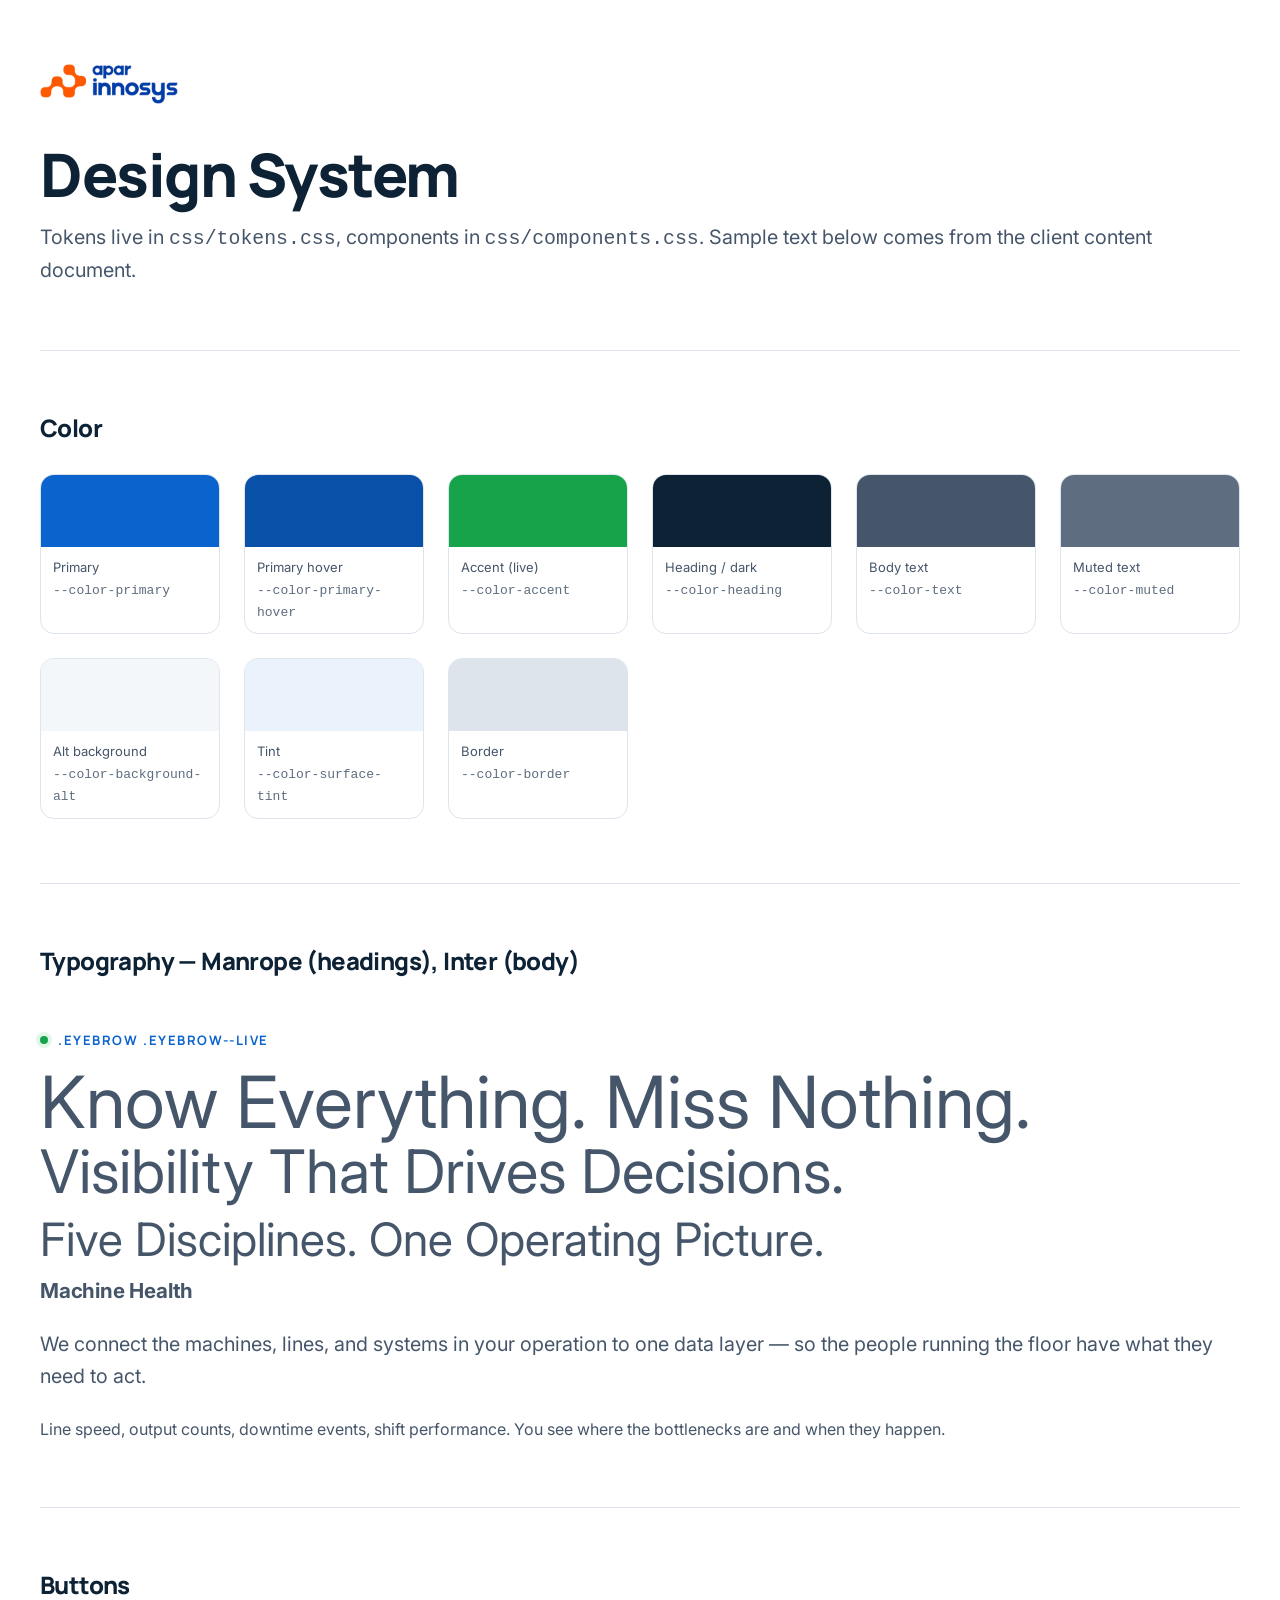
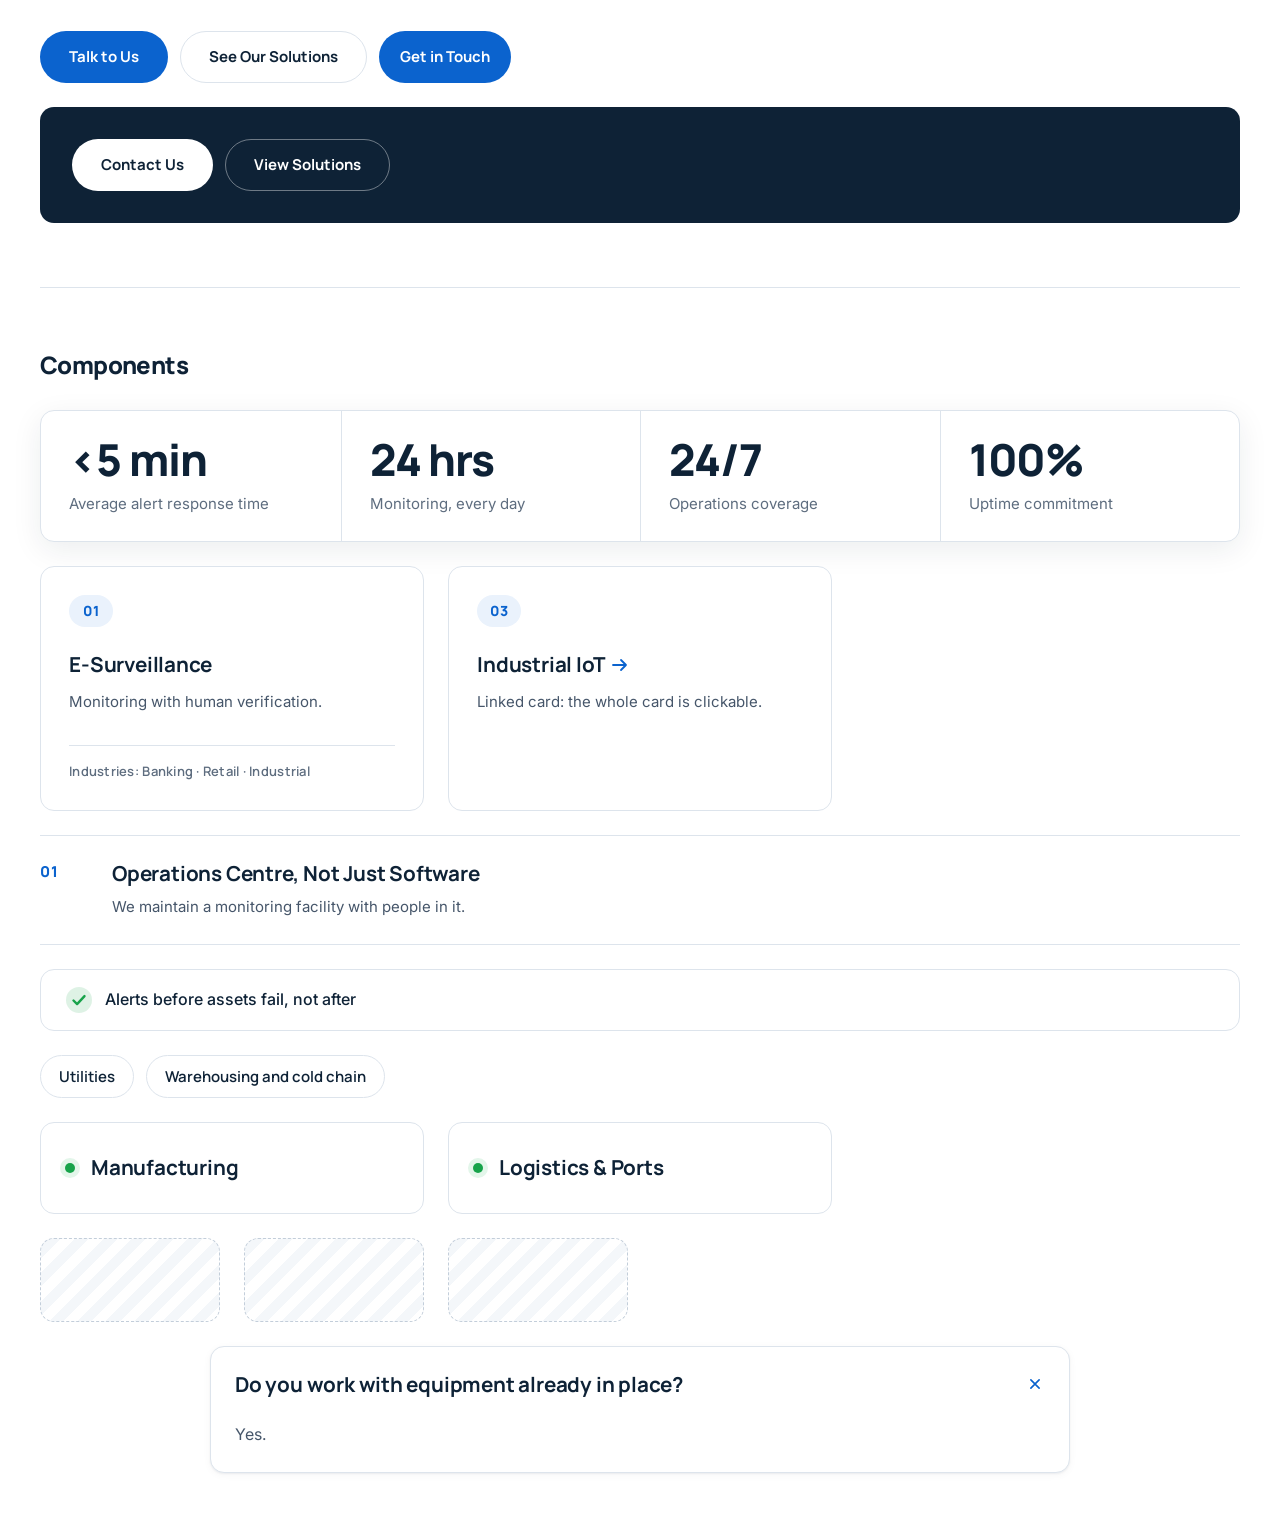
==== commit cc786763: "Content Update" ====
--- a/codeforge/design-system.html
+++ b/codeforge/design-system.html
@@ -3,307 +3,97 @@
 <head>
   <meta charset="utf-8">
   <meta name="viewport" content="width=device-width, initial-scale=1">
+  <title>Apar Innosys — Design System</title>
+  <meta name="robots" content="noindex">
+  <link rel="icon" href="img/favicon.png" type="image/png">
   <link rel="preconnect" href="https://fonts.googleapis.com">
   <link rel="preconnect" href="https://fonts.gstatic.com" crossorigin>
-  <link rel="stylesheet" href="https://fonts.googleapis.com/css2?family=DM+Sans:ital,wght@0,400;0,500;0,700;1,400&family=Quicksand:wght@400;500;600;700&display=swap">
-  <title>CodeForge Design System</title>
-  <link rel="icon" href="img/favicon.svg" type="image/svg+xml">
-  <link rel="stylesheet" href="css/tokens.css">
-  <link rel="stylesheet" href="css/components.css">
+  <link rel="stylesheet" href="https://fonts.googleapis.com/css2?family=Inter:wght@400;500;600&family=Manrope:wght@600;700;800&display=swap">
+  <link rel="stylesheet" href="css/tokens.css?v=4">
+  <link rel="stylesheet" href="css/components.css?v=4">
   <style>
-    /* Style-guide chrome only — not part of the design system */
-    .sg-section { padding-block: var(--space-9); border-bottom: 1px solid var(--color-border); }
-    .sg-label { margin: 0 0 var(--space-6); font: var(--fw-bold) var(--fs-eyebrow)/1 var(--font-heading); letter-spacing: var(--ls-eyebrow); text-transform: uppercase; color: var(--color-primary); }
-    .sg-swatches { display: grid; grid-template-columns: repeat(auto-fill, minmax(150px, 1fr)); gap: var(--space-4); }
-    .sg-swatch { border-radius: var(--radius-card); overflow: hidden; background: #fff; box-shadow: var(--shadow-sm); font-size: 13px; line-height: 1.4; }
-    .sg-swatch div { height: 72px; border-bottom: 1px solid var(--color-border); }
-    .sg-swatch p { margin: 0; padding: 10px 12px; }
-    .sg-swatch b { display: block; color: var(--color-heading); }
-    .sg-type { display: grid; grid-template-columns: 220px 1fr; gap: var(--space-6); align-items: baseline; padding: var(--space-5) 0; border-top: 1px solid var(--color-border); }
-    .sg-type small { font-size: 13px; line-height: 1.5; }
-    .sg-row { display: flex; flex-wrap: wrap; gap: var(--space-6); align-items: center; }
-    .sg-box { width: 120px; height: 90px; display: grid; place-items: center; background: #fff; font-size: 13px; text-align: center; }
-    .sg-space { display: flex; align-items: center; gap: var(--space-4); font-size: 13px; }
-    .sg-space span { display: block; height: 14px; background: var(--color-primary); border-radius: 3px; }
-    .ph { background: linear-gradient(135deg, #C9D6E3, #8FA5BA); }
-    .ph--warm { background: linear-gradient(135deg, #D8C6B8, #8F7D72); }
-    .ph--cool { background: linear-gradient(135deg, #B7CDE0, #5E7C99); }
-    .sg-header-demo { position: relative; height: var(--header-height); background: var(--gradient-hero); border-radius: var(--radius-card); }
-    .sg-header-demo .site-header { position: absolute; }
-    .sg-dropdown-demo { position: relative; height: 330px; }
-    .sg-dropdown-demo .dropdown { position: static; opacity: 1; visibility: visible; transform: none; }
-    .sg-dropdown-demo .dropdown .dropdown { position: absolute; top: 40px; left: calc(100% + 6px); opacity: 1; visibility: visible; transform: none; }
-    .sg-mobile-demo { position: relative; width: 340px; height: 460px; border-radius: var(--radius-card); overflow: hidden; }
-    .sg-mobile-demo .mobile-menu { position: absolute; opacity: 1; visibility: visible; }
-    .sg-note { font-size: 14px; color: var(--color-muted); margin-top: var(--space-4); }
-    @media (max-width: 767px) {
-      .sg-type { grid-template-columns: minmax(0, 1fr); gap: var(--space-2); }
-      .sg-dropdown-demo { height: auto; }
-      .sg-dropdown-demo .dropdown .dropdown { position: static; padding: 0 0 0 var(--space-4); box-shadow: none; }
-      .sg-mobile-demo { width: 100%; }
-    }
+    /* Style-guide-only layout */
+    .ds-section { padding-block: var(--space-8); border-bottom: 1px solid var(--color-border); }
+    .ds-section > h2 { font-size: 1.5rem; margin-bottom: var(--space-6); }
+    .ds-swatches { display: grid; grid-template-columns: repeat(auto-fill, minmax(160px, 1fr)); gap: var(--grid-gap); list-style: none; margin: 0; padding: 0; }
+    .ds-swatch { border: 1px solid var(--color-border); border-radius: var(--radius-card); overflow: hidden; font-size: 13px; }
+    .ds-swatch i { display: block; height: 72px; }
+    .ds-swatch span { display: block; padding: 10px 12px; }
+    .ds-swatch code { color: var(--color-muted); }
+    .ds-stack > * + * { margin-top: var(--space-5); }
+    .ds-dark { padding: var(--space-6); border-radius: var(--radius-card); background: var(--color-surface-dark); }
   </style>
 </head>
 <body>
+<main class="container">
+  <header class="ds-section">
+    <a class="logo" href="index.html"><picture><source srcset="img/apar-logo.webp" type="image/webp"><img src="img/apar-logo.png" alt="Apar Innosys" width="414" height="120"></picture></a>
+    <h1 class="t-page" style="margin-top: var(--space-6)">Design System</h1>
+    <p class="t-lead">Tokens live in <code>css/tokens.css</code>, components in <code>css/components.css</code>. Sample text below comes from the client content document.</p>
+  </header>
 
+  <section class="ds-section" aria-labelledby="ds-color">
+    <h2 id="ds-color">Color</h2>
+    <ul class="ds-swatches">
+      <li class="ds-swatch"><i style="background: var(--color-primary)"></i><span>Primary<br><code>--color-primary</code></span></li>
+      <li class="ds-swatch"><i style="background: var(--color-primary-hover)"></i><span>Primary hover<br><code>--color-primary-hover</code></span></li>
+      <li class="ds-swatch"><i style="background: var(--color-accent)"></i><span>Accent (live)<br><code>--color-accent</code></span></li>
+      <li class="ds-swatch"><i style="background: var(--color-heading)"></i><span>Heading / dark<br><code>--color-heading</code></span></li>
+      <li class="ds-swatch"><i style="background: var(--color-text)"></i><span>Body text<br><code>--color-text</code></span></li>
+      <li class="ds-swatch"><i style="background: var(--color-muted)"></i><span>Muted text<br><code>--color-muted</code></span></li>
+      <li class="ds-swatch"><i style="background: var(--color-background-alt)"></i><span>Alt background<br><code>--color-background-alt</code></span></li>
+      <li class="ds-swatch"><i style="background: var(--color-surface-tint)"></i><span>Tint<br><code>--color-surface-tint</code></span></li>
+      <li class="ds-swatch"><i style="background: var(--color-border)"></i><span>Border<br><code>--color-border</code></span></li>
+    </ul>
+  </section>
 
-<header class="container" style="padding-block: var(--space-9) var(--space-6)">
-  <span class="eyebrow">Phase 2 · Design system</span>
-  <h1 class="t-section">CodeForge tokens &amp; components</h1>
-  <p class="t-lead" style="max-width:720px">Every value below comes from <code>css/tokens.css</code>, verified against codeforge.themerex.net. Components in <code>css/components.css</code> use only those tokens. Photos are neutral placeholders that keep the reference's aspect ratios.</p>
-</header>
+  <section class="ds-section ds-stack" aria-labelledby="ds-type">
+    <h2 id="ds-type">Typography — Manrope (headings), Inter (body)</h2>
+    <p class="eyebrow eyebrow--live">.eyebrow .eyebrow--live</p>
+    <p class="t-hero" style="margin:0">Know Everything. Miss Nothing.</p>
+    <p class="t-page" style="margin:0">Visibility That Drives Decisions.</p>
+    <p class="t-section" style="margin:0">Five Disciplines. One Operating Picture.</p>
+    <p class="t-card" style="margin:0">Machine Health</p>
+    <p class="t-lead">We connect the machines, lines, and systems in your operation to one data layer — so the people running the floor have what they need to act.</p>
+    <p>Line speed, output counts, downtime events, shift performance. You see where the bottlenecks are and when they happen.</p>
+  </section>
 
-<!-- ============ COLORS ============ -->
-<section class="sg-section container">
-  <p class="sg-label">2.1 Color</p>
-  <div class="sg-swatches">
-    <div class="sg-swatch"><div style="background:var(--color-primary)"></div><p><b>Primary</b>#00ADFF</p></div>
-    <div class="sg-swatch"><div style="background:var(--color-primary-hover)"></div><p><b>Primary hover</b>#069EE6</p></div>
-    <div class="sg-swatch"><div style="background:var(--color-secondary)"></div><p><b>Secondary</b>#3441BE</p></div>
-    <div class="sg-swatch"><div style="background:var(--color-secondary-hover)"></div><p><b>Secondary hover</b>#2430A2</p></div>
-    <div class="sg-swatch"><div style="background:var(--color-accent)"></div><p><b>Accent</b>#86AE6E</p></div>
-    <div class="sg-swatch"><div style="background:var(--color-heading)"></div><p><b>Heading / dark surface</b>#17242B</p></div>
-    <div class="sg-swatch"><div style="background:var(--color-text)"></div><p><b>Body text</b>#929393</p></div>
-    <div class="sg-swatch"><div style="background:var(--color-muted)"></div><p><b>Muted</b>#ACACAC</p></div>
-    <div class="sg-swatch"><div style="background:var(--color-border)"></div><p><b>Border</b>#E5E7E8</p></div>
-    <div class="sg-swatch"><div style="background:var(--color-background)"></div><p><b>Background</b>#FDFDFD</p></div>
-    <div class="sg-swatch"><div style="background:var(--color-background-alt)"></div><p><b>Background alt</b>#F7FAFC</p></div>
-    <div class="sg-swatch"><div style="background:var(--color-footer-bg)"></div><p><b>Footer</b>#0D0E0F</p></div>
-    <div class="sg-swatch"><div style="background:var(--color-footer-input-bg)"></div><p><b>Footer input</b>#1D1E21</p></div>
-    <div class="sg-swatch"><div style="background:var(--gradient-hero)"></div><p><b>Hero mesh</b>sky · ice · lilac · blush</p></div>
-    <div class="sg-swatch"><div style="background:var(--gradient-soft-a)"></div><p><b>Soft A</b>Solutions section</p></div>
-    <div class="sg-swatch"><div style="background:var(--gradient-soft-b)"></div><p><b>Soft B</b>Blog section</p></div>
-  </div>
-</section>
+  <section class="ds-section ds-stack" aria-labelledby="ds-buttons">
+    <h2 id="ds-buttons">Buttons</h2>
+    <div class="btn-row">
+      <a class="btn btn--primary" href="#">Talk to Us</a>
+      <a class="btn btn--ghost" href="#">See Our Solutions</a>
+      <a class="btn btn--primary btn--sm" href="#">Get in Touch</a>
+    </div>
+    <div class="ds-dark btn-row">
+      <a class="btn btn--light" href="#">Contact Us</a>
+      <a class="btn btn--ghost-light" href="#">View Solutions</a>
+    </div>
+  </section>
 
-<!-- ============ TYPOGRAPHY ============ -->
-<section class="sg-section container">
-  <p class="sg-label">2.2 Typography — Quicksand (headings) · DM Sans (body)</p>
-  <div class="sg-type"><small>Hero · Quicksand 700<br>80 / 76px · −0.03em<br>30px mobile</small><h1 class="t-hero" style="margin:0">We will help your business</h1></div>
-  <div class="sg-type"><small>Page title · Quicksand 700<br>68px · −0.03em</small><h1 class="t-page" style="margin:0">About Agency</h1></div>
-  <div class="sg-type"><small>Section · Quicksand 700<br>57 / 57px · −0.03em<br>38 tablet · 26 mobile</small><h2 class="t-section" style="margin:0">Service packages for you</h2></div>
-  <div class="sg-type"><small>Card · Quicksand 700<br>24 / 29px</small><h4 class="t-card" style="margin:0">Process optimization</h4></div>
-  <div class="sg-type"><small>Blog title · Quicksand 700<br>26 / 31px</small><h5 style="font-size:var(--fs-blog-title);line-height:var(--lh-card);margin:0">Email marketing basics: driving conversions</h5></div>
-  <div class="sg-type"><small>Eyebrow · Quicksand 700<br>14px · 0.13em · uppercase</small><span class="eyebrow" style="margin:0">Our price table</span></div>
-  <div class="sg-type"><small>Body · DM Sans 400<br>17 / 27.9px · 0.1px</small><p style="margin:0">Duis aute irure dolor in reprehenderit in voluptate velit esse cillum dolore eu fugiat nulla pariatur qui officia deser.</p></div>
-  <div class="sg-type"><small>Navigation · Quicksand 700<br>15 / 22.5px</small><span style="font:var(--fw-bold) var(--fs-nav)/1.5 var(--font-heading);color:var(--color-heading)">Home &nbsp; Pages &nbsp; Portfolio &nbsp; Blog &nbsp; Contacts</span></div>
-  <div class="sg-type"><small>Button · Quicksand 700<br>15 / 21px</small><span style="font:var(--fw-bold) var(--fs-button)/21px var(--font-heading);color:var(--color-heading)">Discover Now</span></div>
-  <div class="sg-type"><small>Numbers · Quicksand 700<br>39–48px</small><span class="price-card__price">$174.00</span></div>
-  <div class="sg-type"><small>Meta · DM Sans 700<br>12px · uppercase</small><span class="t-meta">Digital · 22 Apr</span></div>
-</section>
-
-<!-- ============ LAYOUT ============ -->
-<section class="sg-section container">
-  <p class="sg-label">2.3 Layout, spacing, radius, shadow</p>
-  <div class="grid grid--2">
-    <div>
-      <div class="sg-space"><span style="width:4px"></span>4 · space-1</div>
-      <div class="sg-space"><span style="width:8px"></span>8 · space-2</div>
-      <div class="sg-space"><span style="width:16px"></span>16 · space-4</div>
-      <div class="sg-space"><span style="width:20px"></span>20 · space-5</div>
-      <div class="sg-space"><span style="width:30px"></span>30 · space-6 / grid gap</div>
-      <div class="sg-space"><span style="width:40px"></span>40 · space-7</div>
-      <div class="sg-space"><span style="width:60px"></span>60 · space-8 / wide gap</div>
-      <div class="sg-space"><span style="width:80px"></span>80 · space-9</div>
-      <div class="sg-space"><span style="width:120px"></span>120 · space-10 / section padding</div>
+  <section class="ds-section ds-stack" aria-labelledby="ds-components">
+    <h2 id="ds-components">Components</h2>
+    <ul class="stats" aria-label="Stats sample">
+      <li><span class="stats__value">&lt;5 min</span><span class="stats__label">Average alert response time</span></li>
+      <li><span class="stats__value">24 hrs</span><span class="stats__label">Monitoring, every day</span></li>
+      <li><span class="stats__value">24/7</span><span class="stats__label">Operations coverage</span></li>
+      <li><span class="stats__value">100%</span><span class="stats__label">Uptime commitment</span></li>
+    </ul>
+    <div class="grid grid--3">
+      <article class="card"><span class="card__num">01</span><h3 class="t-card card__title">E-Surveillance</h3>
+        <p class="card__text">Monitoring with human verification.</p><p class="card__meta">Industries: Banking · Retail · Industrial</p></article>
+      <article class="card"><span class="card__num">03</span><h3 class="t-card card__title"><a href="industrial-iot.html">Industrial IoT<svg aria-hidden="true"><use href="img/icons.svg#i-arrow"/></svg></a></h3>
+        <p class="card__text">Linked card: the whole card is clickable.</p></article>
     </div>
-    <div>
-      <p class="t-small">Container 1290px · header 117px (72 mobile) · button 55px high, 45px side padding · breakpoints 1679 / 1279 / 1023 / 767 / 479 · image ratios: blog 890:664, feature 520:642, portfolio 1920:1709 and 1495:1920.</p>
-      <div class="sg-row">
-        <div class="sg-box" style="border-radius:var(--radius-pill);box-shadow:var(--shadow-sm)">pill 30</div>
-        <div class="sg-box" style="border-radius:var(--radius-card);box-shadow:var(--shadow-xs)">card 15<br>shadow-xs</div>
-        <div class="sg-box" style="border-radius:var(--radius-media);box-shadow:var(--shadow-lg)">media 19<br>shadow-lg</div>
-      </div>
-    </div>
-  </div>
-</section>
-
-<!-- ============ COMPONENTS ============ -->
-<section class="sg-section container">
-  <p class="sg-label">2.4 Buttons &amp; links</p>
-  <div class="sg-row">
-    <a class="btn btn--primary" href="#">Discover Now</a>
-    <a class="btn btn--secondary" href="#">View All Articles</a>
-    <a class="btn btn--primary btn--sm" href="#">Let's Talk</a>
-    <button class="btn btn--secondary"><svg><use href="img/icons.svg#i-send"/></svg>Subscribe</button>
-    <a class="link-arrow" href="#">View More <svg><use href="img/icons.svg#i-arrow"/></svg></a>
-    <a class="link-underline" href="#">Read More</a>
-  </div>
-</section>
-
-<section class="sg-section container">
-  <p class="sg-label">Header &amp; navigation</p>
-  <div class="sg-header-demo">
-    <div class="site-header"><div class="container site-header__inner">
-      <button class="icon-btn icon-btn--filled" aria-label="Open panel"><svg><use href="img/icons.svg#i-menu"/></svg></button>
-      <a class="logo" href="#"><svg><use href="img/icons.svg#logo-mark"/></svg>CodeForge</a>
-      <div class="site-header__actions">
-        <ul class="nav">
-          <li class="is-current"><a href="#">Home</a></li><li><a href="#">Pages</a></li><li><a href="#">Portfolio</a></li><li><a href="#">Blog</a></li><li><a href="#">Contacts</a></li>
-        </ul>
-        <button class="icon-btn" aria-label="Search"><svg><use href="img/icons.svg#i-search"/></svg></button>
-        <button class="icon-btn only-mobile" aria-label="Menu"><svg><use href="img/icons.svg#i-menu"/></svg></button>
-        <a class="btn btn--primary btn--sm hide-sm" href="#">Let's Talk</a>
-      </div>
-    </div></div>
-  </div>
-  <div class="grid grid--2" style="margin-top:var(--space-7)">
-    <div>
-      <p class="t-small">Dropdown (dark, 225px, nested flyout)</p>
-      <div class="sg-dropdown-demo">
-        <ul class="dropdown">
-          <li><a href="#">About</a></li>
-          <li><a href="#">Services <span>›</span></a>
-            <ul class="dropdown"><li><a href="#">Services – Agency</a></li><li><a href="#">Services – Personal</a></li></ul>
-          </li>
-          <li><a href="#">Our Team</a></li><li><a href="#">FAQ</a></li><li class="is-current"><a href="#">Pricing</a></li><li><a href="#">Tools</a></li>
-        </ul>
-      </div>
-    </div>
-    <div>
-      <p class="t-small">Mobile menu (full-screen, dark)</p>
-      <div class="sg-mobile-demo">
-        <div class="mobile-menu">
-          <button class="icon-btn mobile-menu__close" aria-label="Close"><svg><use href="img/icons.svg#i-close"/></svg></button>
-          <ul class="mobile-menu__list">
-            <li><a href="#">Home</a><ul><li><a href="#">Online Marketing</a></li><li><a href="#">SEO Agency</a></li></ul></li>
-            <li><a href="#">Pages</a></li><li><a href="#">Portfolio</a></li><li><a href="#">Blog</a></li><li><a href="#">Contacts</a></li>
-          </ul>
-        </div>
-      </div>
-    </div>
-  </div>
-</section>
-
-<section class="sg-section" style="padding:0">
-  <div class="section--hero-bg">
-    <div class="hero" style="min-height:720px">
-      <div class="hero__media">
-        <div class="hero__photo ph" style="min-height:560px"></div>
-        <div class="hero__stats stats-card">
-          <p class="stats-card__title">Weekly statistics</p>
-          <div class="stats-card__bars">
-            <div class="stats-card__bar"><span style="height:35%"></span></div><div class="stats-card__bar"><span style="height:75%"></span></div><div class="stats-card__bar"><span style="height:60%"></span></div><div class="stats-card__bar"><span style="height:40%"></span></div><div class="stats-card__bar"><span style="height:85%"></span></div><div class="stats-card__bar"><span style="height:65%"></span></div><div class="stats-card__bar"><span style="height:30%"></span></div>
-          </div>
-          <div class="stats-card__metrics">
-            <div class="stat"><span class="stat__label">Conversion</span><span class="stat__value">90% <span class="badge">120%</span></span></div>
-            <div class="stat"><span class="stat__label">Clicks</span><span class="stat__value">1 562 <span class="badge">120%</span></span></div>
-            <div class="stat"><span class="stat__label">Purchases</span><span class="stat__value">286 <span class="badge">100%</span></span></div>
-          </div>
-          <div class="stats-card__days"><span>S</span><span>M</span><span>T</span><span>W</span><span>T</span><span>F</span><span>S</span></div>
-        </div>
-      </div>
-      <div class="hero__content">
-        <h1 class="t-hero">We will help your business</h1>
-        <p class="t-lead">Consectetur adipiscing elit, sed do eiusmod tempor incididunt dolore magna aliqua quis nostrud exerc.</p>
-        <form class="subscribe" onsubmit="return false"><input class="input" type="email" placeholder="Enter Your Email Address" aria-label="Email"><button class="btn btn--secondary"><svg><use href="img/icons.svg#i-send"/></svg>Subscribe</button></form>
-        <label class="checkbox"><input type="checkbox"> I agree to the <a href="#">Privacy Policy</a>.</label>
-        <ul class="socials">
-          <li><a href="#" aria-label="Facebook"><svg><use href="img/icons.svg#i-fb"/></svg></a></li><li><a href="#" aria-label="X"><svg><use href="img/icons.svg#i-x"/></svg></a></li><li><a href="#" aria-label="Dribbble"><svg><use href="img/icons.svg#i-dr"/></svg></a></li><li><a href="#" aria-label="Instagram"><svg><use href="img/icons.svg#i-ig"/></svg></a></li>
-        </ul>
-      </div>
-    </div>
-  </div>
-</section>
-
-<section class="sg-section container">
-  <p class="sg-label">Section heading · feature cards</p>
-  <div class="section-head section-head--center"><span class="eyebrow">About Us</span><h2 class="t-section">We offer effective SEO and marketing services</h2></div>
-  <div class="grid grid--4" style="margin-top:var(--space-8)">
-    <div class="feature"><div class="feature__icon"><svg><use href="img/icons.svg#f-world"/></svg></div><h4 class="feature__title">Process optimization</h4><p class="feature__text">Consectetur adipiscing elit, sed do eiusmod tempo.</p></div>
-    <div class="feature"><div class="feature__icon"><svg><use href="img/icons.svg#f-mobile"/></svg></div><h4 class="feature__title">Corporate branding</h4><p class="feature__text">Consectetur adipiscing elit, sed do eiusmod tempo.</p></div>
-    <div class="feature"><div class="feature__icon"><svg><use href="img/icons.svg#f-rating"/></svg></div><h4 class="feature__title">Marketing schemes</h4><p class="feature__text">Consectetur adipiscing elit, sed do eiusmod tempo.</p></div>
-    <div class="feature"><div class="feature__icon"><svg><use href="img/icons.svg#f-cloud"/></svg></div><h4 class="feature__title">Strategy development</h4><p class="feature__text">Consectetur adipiscing elit, sed do eiusmod tempo.</p></div>
-  </div>
-</section>
-
-<section class="sg-section container">
-  <p class="sg-label">Media with overlap card · process steps</p>
-  <div class="split">
-    <div class="media-overlap"><div class="media-overlap__img ph--warm"></div><div class="media-overlap__card"><p class="media-overlap__title">We ensure your market success</p></div></div>
-    <div>
-      <span class="eyebrow">Digital Marketing</span>
-      <h2 class="t-section">We develop our digital future</h2>
-      <p>Duis aute irure dolor in reprehenderit in voluptate velit esse cillum dolore eu fugiat nulla pariatur qui officia deser.</p>
-      <ol class="steps"><li><span class="steps__num">01.</span>Endless possibilities</li><li><span class="steps__num">02.</span>Creative ideas</li></ol>
-      <a class="btn btn--primary" href="#">Discover Now</a>
-    </div>
-  </div>
-</section>
-
-<section class="sg-section container">
-  <p class="sg-label">Logo strip</p>
-  <div class="logos"><div class="logos__item">JACOBIN</div><div class="logos__item">ninja</div><div class="logos__item">verseo</div><div class="logos__item">PBJ</div><div class="logos__item">smartsites</div><div class="logos__item">uplers</div></div>
-</section>
-
-<section class="sg-section section--soft-a" style="border:0">
-  <div class="container">
-    <p class="sg-label">Portfolio carousel (3 per view, staggered)</p>
-    <div class="carousel" style="padding-top:70px"><div class="carousel__track">
-      <div class="project"><div class="project__img ph--cool"></div></div>
-      <div class="project"><div class="project__img ph"></div></div>
-      <div class="project"><div class="project__img ph--warm"></div></div>
-    </div></div>
-    <div class="carousel-controls"><div class="dots"><button aria-current="true" aria-label="Slide 1"></button><button aria-label="Slide 2"></button></div></div>
-  </div>
-</section>
-
-<section class="sg-section container">
-  <p class="sg-label">Pricing cards</p>
-  <div class="grid grid--3">
-    <div class="price-card"><h3 class="price-card__title">Silver pack</h3><div class="price-card__price">$78.00</div><div class="price-card__period">Per/Month</div><div class="price-card__details">50 Downloads</div></div>
-    <div class="price-card price-card--featured"><h3 class="price-card__title">Gold pack</h3><div class="price-card__price">$174.00</div><div class="price-card__period">Per/Month</div><div class="price-card__details">100 Downloads</div></div>
-    <div class="price-card"><h3 class="price-card__title">Platinum pack</h3><div class="price-card__price">$230.00</div><div class="price-card__period">Per/Month</div><div class="price-card__details">150 Downloads</div></div>
-  </div>
-</section>
-
-<section class="sg-section container">
-  <p class="sg-label">Awards</p>
-  <div class="grid grid--2" style="row-gap:var(--space-8)">
-    <div class="award"><div class="award__head"><h3 class="award__title">Best Business Model</h3><span class="award__year">2017</span></div><p class="award__cat">CSS &amp; Animation</p><p>Dicta sunt explicabo. Nemo enim ipsam voluptatem quia voluptas sit.</p></div>
-    <div class="award"><div class="award__head"><h3 class="award__title">Best Marketing Strategy</h3><span class="award__year">2018</span></div><p class="award__cat">New Strategy</p><p>Dicta sunt explicabo. Nemo enim ipsam voluptatem quia voluptas sit.</p></div>
-  </div>
-</section>
-
-<section class="sg-section section--soft-b" style="border:0">
-  <div class="container">
-    <p class="sg-label">Blog cards</p>
-    <div class="grid grid--3">
-      <article class="post-card"><div class="post-card__media"><div class="post-card__img ph--cool"></div><div class="post-card__date"><strong>22</strong>Apr</div></div><div class="post-card__body"><div class="post-card__meta"><span class="t-meta">Digital</span><span class="sep"></span><span class="t-meta">0 Comments</span></div><h5 class="post-card__title"><a href="#">Creating engaging online content: tips &amp; tricks</a></h5></div></article>
-      <article class="post-card"><div class="post-card__media"><div class="post-card__img ph"></div><div class="post-card__date"><strong>24</strong>Apr</div></div><div class="post-card__body"><div class="post-card__meta"><span class="t-meta">Digital</span><span class="sep"></span><span class="t-meta">0 Comments</span></div><h5 class="post-card__title"><a href="#">Email marketing basics: driving conversions</a></h5></div></article>
-      <article class="post-card"><div class="post-card__media"><div class="post-card__img ph--warm"></div><div class="post-card__date"><strong>24</strong>Apr</div></div><div class="post-card__body"><div class="post-card__meta"><span class="t-meta">Digital</span><span class="sep"></span><span class="t-meta">0 Comments</span></div><h5 class="post-card__title"><a href="#">Social media marketing: tips for your business</a></h5></div></article>
-    </div>
-  </div>
-</section>
-
-<section class="sg-section container">
-  <p class="sg-label">Call to action · newsletter popup</p>
-  <div class="cta-modal">
-    <div class="cta-modal__media"></div>
-    <div class="cta-modal__body">
-      <button class="icon-btn cta-modal__close" aria-label="Close"><svg><use href="img/icons.svg#i-close"/></svg></button>
-      <h2>Subscribe for the updates!</h2>
-      <input class="input input--line" type="email" placeholder="Enter Your Email Address" aria-label="Email">
-      <label class="checkbox"><input type="checkbox"> I agree to the <a href="#">Privacy Policy</a>.</label>
-      <button class="btn btn--primary">Subscribe</button>
-    </div>
-  </div>
-  <p class="sg-note">Testimonials: not present on the CodeForge home page, so no component was invented.</p>
-</section>
-
-<footer class="site-footer">
-  <div class="container site-footer__grid">
-    <div><h2 class="site-footer__title">Office</h2><p>Germany —<br>785 15h Street, Office 478<br>Berlin, De 81566</p><a class="is-underlined" href="#">info@email.com</a><span class="phone">+1 840 841 25 69</span></div>
-    <div><h2 class="site-footer__title">Links</h2><ul><li><a href="#">Home</a></li><li><a href="#">Services</a></li><li><a href="#">About Us</a></li><li><a href="#">Our Team</a></li><li><a href="#">Contacts</a></li></ul></div>
-    <div class="site-footer__socials"><h2 class="site-footer__title">Socials</h2><ul><li><a href="#">Facebook</a></li><li><a href="#">Twitter</a></li><li><a href="#">Dribbble</a></li><li><a href="#">Instagram</a></li></ul></div>
-    <div><h2 class="site-footer__title">Newsletter</h2>
-      <form class="footer-subscribe" onsubmit="return false"><svg class="footer-subscribe__icon"><use href="img/icons.svg#i-mail"/></svg><input class="input" type="email" placeholder="Enter Your Email Address" aria-label="Email"><button class="icon-btn" aria-label="Subscribe"><svg><use href="img/icons.svg#i-arrow"/></svg></button></form>
-      <label class="checkbox"><input type="checkbox"> I agree to the <a href="#">Privacy Policy</a>.</label>
-    </div>
-  </div>
-  <div class="container site-footer__bottom">ThemeREX © 2026. All Rights Reserved.</div>
-</footer>
-
-<a class="icon-btn to-top" href="#" aria-label="Back to top"><svg><use href="img/icons.svg#i-up"/></svg></a>
+    <ol class="num-list">
+      <li><span class="num-list__num">01</span><div><h3 class="num-list__title">Operations Centre, Not Just Software</h3><p>We maintain a monitoring facility with people in it.</p></div></li>
+    </ol>
+    <ul class="check-list"><li><svg aria-hidden="true"><use href="img/icons.svg#i-check"/></svg>Alerts before assets fail, not after</li></ul>
+    <ul class="chips"><li>Utilities</li><li>Warehousing and cold chain</li></ul>
+    <ul class="tiles"><li>Manufacturing</li><li>Logistics &amp; Ports</li></ul>
+    <ul class="logos" aria-hidden="true"><li></li><li></li><li></li></ul>
+    <div class="faq"><details open><summary>Do you work with equipment already in place?<svg aria-hidden="true"><use href="img/icons.svg#i-plus"/></svg></summary><p class="faq__answer">Yes.</p></details></div>
+  </section>
+</main>
 </body>
 </html>
--- a/codeforge/css/tokens.css
+++ b/codeforge/css/tokens.css
@@ -1,198 +1,138 @@
 /* ==========================================================================
-   CodeForge Design Tokens
-   Source of truth: https://codeforge.themerex.net/ (Home 1), inspected 2026-10-24.
-   [V] verified from computed CSS · [S] sampled from screenshots/images · [I] inferred
+   Apar Innosys Design Tokens
+   Direction: calm, light and clear. The brief asks to avoid the usual dark,
+   negative surveillance look, so surfaces stay light and the accent green
+   echoes the "LIVE" status in the hero image.
    ========================================================================== */
 
-/* Fonts (DM Sans, Quicksand) are loaded with <link> tags in each page's <head>,
+/* Fonts (Manrope, Inter) are loaded with <link> tags in each page's <head>,
    in parallel with this file instead of a render-blocking @import chain. */
 
 :root {
-  /* ---------- 2.1 Color: brand ---------- */
-  --color-primary:            #00ADFF; /* [V] text_link — main buttons, menu hover, Gold price */
-  --color-primary-hover:      #069EE6; /* [V] text_hover */
-  --color-secondary:          #3441BE; /* [V] text_link2 — Subscribe, View All Articles, overlap card */
-  --color-secondary-hover:    #2430A2; /* [V] text_hover2 */
-  --color-accent:             #86AE6E; /* [V] text_link3 — rarely used on Home 1 */
-  --color-accent-hover:       #749B5D; /* [V] text_hover3 */
+  /* ---------- Color: brand ---------- */
+  --color-primary:            #0B63CE; /* buttons, links — 5.7:1 on white */
+  --color-primary-hover:      #0950A8;
+  --color-accent:             #17A34A; /* "live" green — dots and markers only, not text */
+  --color-accent-soft:        #E3F6EA;
 
   /* ---------- Color: surfaces ---------- */
-  --color-background:         #FDFDFD; /* [V] body background */
-  --color-background-alt:     #F7FAFC; /* [V] scheme bg_color */
-  --color-surface:            #FDFDFD; /* [V] alter_bg_color — cards */
-  --color-surface-hover:      #FFFFFF; /* [V] alter_bg_hover */
-  --color-surface-dark:       #17242B; /* [V] extra_bg_color — dropdowns, date badge */
+  --color-background:         #FFFFFF;
+  --color-background-alt:     #F4F7FA; /* alternating sections */
+  --color-surface:            #FFFFFF; /* cards */
+  --color-surface-tint:       #EAF2FC; /* numbers, chips */
+  --color-surface-dark:       #0E2236; /* CTA band, footer, mobile menu */
 
-  /* ---------- Color: text ---------- */
-  --color-heading:            #17242B; /* [V] text_dark */
-  --color-text:               #929393; /* [V] text */
-  --color-muted:              #ACACAC; /* [V] text_light — meta, dates, "Per/Month" */
+  /* ---------- Color: text (all AA on their backgrounds) ---------- */
+  --color-heading:            #0E2236;
+  --color-text:               #46566A; /* 7.5:1 on white */
+  --color-muted:              #5E6D7F; /* 5.3:1 on white, 4.9:1 on alt */
   --color-on-dark:            #FFFFFF;
-  --color-on-dark-heading:    #F9F9F9; /* [V] footer headings */
+  --color-on-dark-text:       #B9C6D4; /* 9.3:1 on surface-dark */
 
   /* ---------- Color: lines ---------- */
-  --color-border:             #E5E7E8; /* [V] bd_color, input_bd_color */
+  --color-border:             #DDE4EC;
+  --color-border-dark:        rgba(255, 255, 255, 0.12);
 
-  /* ---------- Color: header / footer ---------- */
-  --color-header-bg:          transparent;  /* [V] over hero */
-  --color-header-bg-sticky:   #FFFFFF;      /* [V] sc_layouts_row_fixed_on */
-  --color-footer-bg:          #0D0E0F;      /* [V] */
-  --color-footer-text:        #929495;      /* [V] */
-  --color-footer-input-bg:    #1D1E21;      /* [V] */
-  --color-footer-border:      rgba(255, 255, 255, 0.08); /* [S] */
+  /* ---------- Color: header ---------- */
+  --color-header-bg:          rgba(255, 255, 255, 0.92);
 
-  /* ---------- Color: section gradients ----------
-     The original uses three raster backgrounds (h1-bg-1/2/3.jpg, ~1920×1000).
-     Pixel samples [S]: sky #D0E9FC, ice #ECFAFE, lilac #E6DBF9, blush #FCE8F4.
-     Recreated here as soft mesh gradients — no saturated or neon tones. */
-  --color-mesh-sky:    #D0E9FC;
-  --color-mesh-ice:    #ECFAFE;
-  --color-mesh-lilac:  #E6DBF9;
-  --color-mesh-blush:  #FCE8F4;
+  /* ---------- Gradients ---------- */
   --gradient-hero:
-    radial-gradient(60% 70% at 0% 0%, var(--color-mesh-sky) 0%, transparent 70%),
-    radial-gradient(45% 55% at 100% 100%, var(--color-mesh-lilac) 0%, transparent 70%),
-    radial-gradient(35% 40% at 0% 100%, var(--color-mesh-blush) 0%, transparent 70%),
-    linear-gradient(180deg, #F2FBFE 0%, #F7FAFD 100%);
-  --gradient-soft-a:
-    radial-gradient(45% 60% at 0% 0%, #F9EFF8 0%, transparent 70%),
-    radial-gradient(50% 60% at 0% 100%, #DEEEFD 0%, transparent 70%),
-    radial-gradient(40% 50% at 100% 0%, #EEECFB 0%, transparent 70%),
-    #F4F9FD;
-  --gradient-soft-b:
-    radial-gradient(45% 55% at 0% 0%, #F3EFFD 0%, transparent 70%),
-    radial-gradient(55% 60% at 100% 100%, #E0F0FF 0%, transparent 70%),
-    #FBFDFF;
+    radial-gradient(55% 60% at 100% 0%, #E4EFFC 0%, transparent 70%),
+    radial-gradient(40% 50% at 0% 100%, #E9F7EE 0%, transparent 70%),
+    #F8FAFC;
+  --gradient-banner: linear-gradient(90deg, rgba(14, 34, 54, 0.82) 0%, rgba(14, 34, 54, 0.45) 55%, rgba(14, 34, 54, 0.05) 100%);
 
   /* ---------- Color: button states ---------- */
   --btn-primary-bg:        var(--color-primary);
-  --btn-primary-bg-hover:  var(--color-primary-hover);   /* [I] */
+  --btn-primary-bg-hover:  var(--color-primary-hover);
   --btn-primary-text:      #FFFFFF;
-  --btn-primary-shadow:    0 7px 25px rgba(0, 173, 255, 0.2);  /* [V] */
-  --btn-secondary-bg:       var(--color-secondary);
-  --btn-secondary-bg-hover: var(--color-secondary-hover); /* [I] */
-  --btn-secondary-text:     #FFFFFF;
-  --btn-secondary-shadow:   0 7px 25px rgba(52, 65, 190, 0.2); /* [V] */
-  --focus-ring:            0 0 0 3px rgba(0, 173, 255, 0.35);  /* [I] accessibility addition */
+  --btn-ghost-border:      var(--color-border);
+  --btn-ghost-text:        var(--color-heading);
+  --focus-ring:            0 0 0 3px rgba(11, 99, 206, 0.35);
 
-  /* ---------- 2.2 Typography ---------- */
-  --font-body:    "DM Sans", sans-serif;   /* [V] */
-  --font-heading: "Quicksand", sans-serif; /* [V] */
+  /* ---------- Typography ---------- */
+  --font-body:    "Inter", system-ui, sans-serif;
+  --font-heading: "Manrope", system-ui, sans-serif;
 
-  /* Fluid sizes: clamp(mobile 375, slope, desktop 1440) — anchors verified at all three widths */
-  --fs-hero:      clamp(1.875rem, 1rem + 4.6vw, 5rem);           /* 30 → 80px [V] */
-  --fs-page:      clamp(2rem, 1.2rem + 3.6vw, 4.25rem);          /* inner-page title [I] */
-  --fs-section:   clamp(1.625rem, 0.94rem + 2.9vw, 3.5625rem);   /* 26 → 38 → 57px [V] */
-  --fs-h3:        clamp(1.5rem, 1.2rem + 1.1vw, 2.1875rem);      /* 35px overlay card [V] */
-  --fs-card:      clamp(1.25rem, 1.1rem + 0.5vw, 1.5rem);        /* 24px icon-box/price [V] */
-  --fs-blog-title:clamp(1.25rem, 1.05rem + 0.6vw, 1.625rem);     /* 26px [V] */
-  --fs-h6:        1.1875rem;                                      /* 19px awards [V] */
-  --fs-price:     clamp(2.25rem, 0.94rem + 2.9vw, 3.5625rem);    /* 39 → 57px [V] */
-  --fs-lead:      clamp(1.0625rem, 1rem + 0.2vw, 1.1875rem);     /* hero lead 19px [V] */
-  --fs-date:      2.1875rem;  /* blog date day 35px [V] */
-  --fs-body:      1.0625rem;  /* 17px [V] */
-  --fs-small:     1rem;       /* 16px descriptions [V] */
-  --fs-nav:       0.9375rem;  /* 15px [V] */
-  --fs-button:    0.9375rem;  /* 15px [V] */
-  --fs-eyebrow:   0.875rem;   /* 14px [V] */
-  --fs-meta:      0.75rem;    /* 12px [V] */
+  --fs-hero:      clamp(2.5rem, 1.6rem + 3.9vw, 4.5rem);    /* 40 → 72px */
+  --fs-page:      clamp(2.25rem, 1.5rem + 3.2vw, 3.75rem);  /* 36 → 60px */
+  --fs-section:   clamp(1.75rem, 1.25rem + 2.1vw, 2.875rem);/* 28 → 46px */
+  --fs-banner:    clamp(2rem, 1.3rem + 3vw, 3.5rem);        /* 32 → 56px */
+  --fs-card:      clamp(1.125rem, 1.05rem + 0.3vw, 1.3125rem); /* 18 → 21px */
+  --fs-stat:      clamp(2rem, 1.6rem + 1.6vw, 2.75rem);
+  --fs-lead:      clamp(1.0625rem, 1rem + 0.3vw, 1.25rem);
+  --fs-body:      1rem;
+  --fs-small:     0.9375rem;
+  --fs-nav:       0.9375rem;
+  --fs-button:    0.9375rem;
+  --fs-eyebrow:   0.8125rem;
 
   --fw-regular: 400;
   --fw-medium:  500;
+  --fw-semi:    600;
   --fw-bold:    700;
+  --fw-heavy:   800;
 
-  --lh-hero:    0.95;   /* 76/80 [V] */
-  --lh-heading: 1;      /* [V] */
-  --lh-card:    1.2;    /* [V] */
-  --lh-body:    1.64;   /* [V] */
-  --lh-tight:   1.3;
+  --lh-hero:    1.04;
+  --lh-heading: 1.12;
+  --lh-card:    1.3;
+  --lh-body:    1.65;
 
-  --ls-heading: -0.03em;  /* [V] */
-  --ls-body:    0.1px;    /* [V] */
-  --ls-eyebrow: 0.13em;   /* 1.82px @14px [V] */
+  --ls-heading: -0.025em;
+  --ls-eyebrow: 0.12em;
 
-  /* ---------- 2.3 Layout ---------- */
-  --container-max:     1290px; /* [V] page_width */
-  --container-gutter:  clamp(16px, 2.1vw, 30px);
-  --content-narrow:    840px;  /* [V] wp content-size */
-  --header-height:     117px;  /* [V] desktop */
-  --header-height-sm:  72px;   /* [S] mobile */
+  /* ---------- Layout ---------- */
+  --container-max:     1200px;
+  --container-gutter:  clamp(16px, 3vw, 32px);
+  --header-height:     76px;
+  --logo-height:       40px;
 
-  /* Spacing scale (8-based, matches Elementor gaps 10/20/30/40/60) */
   --space-1: 0.25rem;  /* 4  */
   --space-2: 0.5rem;   /* 8  */
   --space-3: 0.75rem;  /* 12 */
   --space-4: 1rem;     /* 16 */
-  --space-5: 1.25rem;  /* 20 */
-  --space-6: 1.875rem; /* 30 */
-  --space-7: 2.5rem;   /* 40 */
-  --space-8: 3.75rem;  /* 60 */
-  --space-9: 5rem;     /* 80 */
-  --space-10: 7.5rem;  /* 120 */
+  --space-5: 1.5rem;   /* 24 */
+  --space-6: 2rem;     /* 32 */
+  --space-7: 3rem;     /* 48 */
+  --space-8: 4rem;     /* 64 */
+  --space-9: 6rem;     /* 96 */
 
-  --section-pad:     clamp(4rem, 2.5rem + 5.6vw, 7.5rem); /* 120px spacer rows at 1440 [V] */
-  --block-gap:       45px;  /* heading → grid → button rhythm inside sections [V] */
-  --grid-gap:        30px;  /* [V] */
-  --grid-gap-wide:   60px;  /* [V] elm_gap_wider */
-  --card-pad:        50px 20px; /* price card [V] */
-  --card-pad-blog:   46px 38px 43px; /* [V] measured at 1440 */
-  --heading-gap:     0.46em; /* heading margin-bottom [V] */
-  --paragraph-gap:   1.57em; /* [V] */
+  --section-pad:     clamp(4rem, 2.5rem + 5vw, 7rem);
+  --block-gap:       clamp(2rem, 1.5rem + 2vw, 3.5rem); /* heading → grid */
+  --grid-gap:        24px;
+  --grid-gap-wide:   clamp(32px, 5vw, 72px);
+  --card-pad:        clamp(24px, 2.2vw, 32px);
+  --paragraph-gap:   1em;
 
-  --btn-height:      55px;  /* [V] */
-  --btn-height-sm:   47px;  /* "Let's Talk" 13px pad [V] */
-  --btn-pad-x:       45px;  /* [V] */
-  --btn-pad-x-sm:    40px;  /* [V] */
+  --btn-height:      52px;
+  --btn-height-sm:   44px;
+  --btn-pad-x:       28px;
+  --btn-pad-x-sm:    20px;
 
-  --ratio-blog:      890 / 664;   /* [V] */
-  --ratio-portrait:  1495 / 1920; /* [V] portfolio portrait */
-  --ratio-landscape: 1920 / 1709; /* [V] portfolio landscape */
-  --ratio-feature:   520 / 642;   /* [V] woman photo */
+  --ratio-media:     16 / 9; /* both source images are 1672×941 */
 
-  --radius-pill:   30px;  /* [V] buttons, inputs */
-  --radius-card:   15px;  /* [V] cards, images */
-  --radius-media:  19px;  /* [V] large photos, overlap card */
+  --radius-pill:   999px;
+  --radius-card:   14px;
+  --radius-media:  20px;
   --radius-circle: 50%;
 
-  --shadow-xs:    0 3px 20px rgba(23, 36, 43, 0.03); /* [V] blog card */
-  --shadow-sm:    0 3px 25px rgba(0, 0, 0, 0.05);    /* [V] inputs */
-  --shadow-icon:  0 6px 30px rgba(0, 0, 0, 0.03);    /* [V] icon circle */
-  --shadow-lg:    0 23px 90px rgba(0, 0, 0, 0.05);   /* [V] price card */
-  --shadow-menu:  1px 1px 2px rgba(0, 0, 0, 0.2);    /* [V] dropdown */
+  --shadow-sm:    0 1px 2px rgba(14, 34, 54, 0.06), 0 2px 8px rgba(14, 34, 54, 0.04);
+  --shadow-md:    0 8px 30px rgba(14, 34, 54, 0.08);
+  --shadow-lg:    0 24px 60px rgba(14, 34, 54, 0.14);
 
-  --ease:          ease;
-  --duration:      0.3s;  /* [V] */
+  --ease:          cubic-bezier(.2, .7, .2, 1);
+  --duration:      0.25s;
 
   /* Breakpoints (reference only; CSS vars can't be used in @media)
-     xl 1679 · lg 1279 · md 1023 · sm 767 · xs 479  [V] */
+     lg 1023 · md 767 · sm 479 */
 }
 
-/* ---------- Responsive token overrides — values measured on the reference at 768 and 375px ---------- */
-@media (max-width: 1023px) {
+@media (max-width: 767px) {
   :root {
-    --container-gutter: 30px;  /* [V] content 30–723 at 768 */
-    --header-height:    101px; /* [V] */
-    --section-pad:      80px;  /* [V] spacer rows */
-    --block-gap:        30px;  /* [V] */
-    --fs-hero:          2.375rem; /* ~38px [V] */
-    --lh-heading:       1.1;   /* 2-line 38px title = 84px [V] */
+    --header-height:  64px;
+    --logo-height:    34px;
+    --btn-height:     48px;
+    --ls-heading:     -0.015em;
   }
 }
-@media (max-width: 767px) {
-  :root {
-    --container-gutter: 20px;  /* [V] content 20–355 at 375 */
-    --header-height:    61px;  /* [V] */
-    --header-height-sm: 61px;
-    --section-pad:      54px;  /* [V] */
-    --block-gap:        20px;  /* [V] */
-    --fs-hero:          1.875rem; /* 30px [V] */
-    --fs-button:        0.875rem; /* 14px [V] */
-    --btn-height:       49px;  /* [V] 14px 37px padding */
-    --btn-pad-x:        37px;  /* [V] */
-    --fs-body:          1rem;  /* 16px [V] */
-    --lh-body:          1.52;  /* [V] */
-    --lh-hero:          1.13;  /* [V] */
-    --lh-heading:       1.15;  /* 26/30px [V] */
-    --ls-heading:       normal; /* [V] no negative tracking on mobile */
-  }
-}
--- a/codeforge/css/components.css
+++ b/codeforge/css/components.css
@@ -1,28 +1,31 @@
 /* ==========================================================================
-   CodeForge Components — every value comes from tokens.css
+   Apar Innosys Components — every value comes from tokens.css
    ========================================================================== */
 
 /* ---------- Base ---------- */
 *, *::before, *::after { box-sizing: border-box; }
-html { -webkit-text-size-adjust: 100%; }
+html { -webkit-text-size-adjust: 100%; scroll-padding-top: calc(var(--header-height) + 16px); }
+@media (prefers-reduced-motion: no-preference) { html { scroll-behavior: smooth; } }
 body {
   margin: 0;
   background: var(--color-background);
   color: var(--color-text);
   font: var(--fw-regular) var(--fs-body) / var(--lh-body) var(--font-body);
-  letter-spacing: var(--ls-body);
   -webkit-font-smoothing: antialiased;
 }
 img { display: block; max-width: 100%; height: auto; }
-a { color: inherit; text-decoration: none; transition: color var(--duration) var(--ease); }
+a { color: var(--color-primary); text-decoration: none; transition: color var(--duration) var(--ease); }
+a:hover { color: var(--color-primary-hover); }
 p { margin: 0 0 var(--paragraph-gap); }
 p:last-child { margin-bottom: 0; }
-h1, h2, h3, h4, h5, h6 {
-  margin: 0 0 var(--heading-gap);
+h1, h2, h3, h4 {
+  margin: 0 0 var(--space-4);
   color: var(--color-heading);
   font-family: var(--font-heading);
-  font-weight: var(--fw-bold);
+  font-weight: var(--fw-heavy);
   line-height: var(--lh-heading);
+  letter-spacing: var(--ls-heading);
+  text-wrap: balance;
 }
 :focus-visible { outline: 2px solid var(--color-primary); outline-offset: 3px; }
 figure, address, dl, dd { margin: 0; font-style: normal; }
@@ -31,6 +34,12 @@
   position: absolute !important; width: 1px; height: 1px; padding: 0; margin: -1px;
   overflow: hidden; clip: rect(0 0 0 0); white-space: nowrap; border: 0;
 }
+.skip-link {
+  position: absolute; left: 16px; top: -100px; z-index: 200;
+  padding: 10px 18px; border-radius: var(--radius-pill);
+  background: var(--color-heading); color: var(--color-on-dark); font-weight: var(--fw-semi);
+}
+.skip-link:focus { top: 12px; color: var(--color-on-dark); }
 
 /* ---------- Layout utilities ---------- */
 .container {
@@ -40,408 +49,313 @@
   padding-inline: var(--container-gutter);
 }
 .section { padding-block: var(--section-pad); }
+.section--alt { background: var(--color-background-alt); }
 .section--hero-bg { background: var(--gradient-hero); }
-.section--soft-a  { background: var(--gradient-soft-a); }
-.section--soft-b  { background: var(--gradient-soft-b); }
 .grid { display: grid; gap: var(--grid-gap); }
 .grid--2 { grid-template-columns: repeat(2, minmax(0, 1fr)); }
 .grid--3 { grid-template-columns: repeat(3, minmax(0, 1fr)); }
 .grid--4 { grid-template-columns: repeat(4, minmax(0, 1fr)); }
 .split { display: grid; grid-template-columns: 1fr 1fr; gap: var(--grid-gap-wide); align-items: center; }
-.divider { height: 1px; background: var(--color-border); border: 0; margin: var(--space-6) 0; }
 
 /* ---------- Type styles ---------- */
-.t-hero {
-  font-size: var(--fs-hero);
-  line-height: var(--lh-hero);
-  letter-spacing: var(--ls-heading);
-}
-.t-page    { font-size: var(--fs-page); letter-spacing: var(--ls-heading); }
-.t-section { font-size: var(--fs-section); letter-spacing: var(--ls-heading); }
-.t-card    { font-size: var(--fs-card); line-height: var(--lh-card); }
-.t-lead    { font-size: var(--fs-lead); color: var(--color-text); }
-.t-small   { font-size: var(--fs-small); line-height: 1.6; }
-.t-meta {
-  font: var(--fw-bold) var(--fs-meta) / 1 var(--font-body);
-  text-transform: uppercase;
-  color: var(--color-muted);
-}
+.t-hero    { font-size: var(--fs-hero); line-height: var(--lh-hero); }
+.t-page    { font-size: var(--fs-page); line-height: var(--lh-hero); }
+.t-section { font-size: var(--fs-section); }
+.t-card    { font-size: var(--fs-card); line-height: var(--lh-card); font-weight: var(--fw-bold); letter-spacing: -0.01em; }
+.t-lead    { font-size: var(--fs-lead); line-height: 1.6; color: var(--color-text); }
 .eyebrow {
-  display: block;
-  margin-bottom: var(--space-5);
-  font: var(--fw-bold) var(--fs-eyebrow) / 18px var(--font-heading);
+  display: inline-flex; align-items: center; gap: 10px;
+  margin-bottom: var(--space-4);
+  font: var(--fw-bold) var(--fs-eyebrow) / 1.4 var(--font-heading);
   letter-spacing: var(--ls-eyebrow);
   text-transform: uppercase;
-  color: var(--color-heading);
-}
+  color: var(--color-primary);
+}
+/* Small pulsing "live" dot before a label */
+.eyebrow--live::before {
+  content: ""; flex: none; width: 8px; height: 8px; border-radius: var(--radius-circle);
+  background: var(--color-accent); box-shadow: 0 0 0 4px var(--color-accent-soft);
+}
+@media (prefers-reduced-motion: no-preference) {
+  .eyebrow--live::before { animation: live-pulse 2.4s ease-in-out infinite; }
+}
+@keyframes live-pulse { 50% { box-shadow: 0 0 0 7px transparent; } }
 
 /* ---------- Section heading block ---------- */
-.section-head { max-width: 900px; }
+.section-head { max-width: 760px; margin-bottom: var(--block-gap); }
 .section-head--center { margin-inline: auto; text-align: center; }
-.section-head__text { max-width: 560px; margin-top: var(--space-5); }
-.section-head--center .section-head__text { margin-inline: auto; }
+.section-head .t-section { margin-bottom: 0; }
+.section-head__text { margin-top: var(--space-5); }
 
 /* ---------- Buttons ---------- */
 .btn {
   display: inline-flex; align-items: center; justify-content: center; gap: 10px;
-  height: var(--btn-height);
+  min-height: var(--btn-height);
   padding: 0 var(--btn-pad-x);
-  border: 0; border-radius: var(--radius-pill);
-  font: var(--fw-bold) var(--fs-button) / 21px var(--font-heading);
-  letter-spacing: var(--ls-body);
-  cursor: pointer;
-  transition: background-color var(--duration) var(--ease), box-shadow var(--duration) var(--ease), transform var(--duration) var(--ease);
-}
-.btn--sm { height: var(--btn-height-sm); padding-inline: var(--btn-pad-x-sm); }
-.btn--primary   { background: var(--btn-primary-bg);   color: var(--btn-primary-text);   box-shadow: var(--btn-primary-shadow); }
-.btn--primary:hover   { background: var(--btn-primary-bg-hover); }
-.btn--secondary { background: var(--btn-secondary-bg); color: var(--btn-secondary-text); box-shadow: var(--btn-secondary-shadow); }
-.btn--secondary:hover { background: var(--btn-secondary-bg-hover); }
+  border: 1px solid transparent; border-radius: var(--radius-pill);
+  font: var(--fw-bold) var(--fs-button) / 1.2 var(--font-heading);
+  cursor: pointer; text-align: center;
+  transition: background-color var(--duration) var(--ease), border-color var(--duration) var(--ease), color var(--duration) var(--ease), transform var(--duration) var(--ease);
+}
+.btn:active { transform: translateY(1px); }
+.btn--sm { min-height: var(--btn-height-sm); padding-inline: var(--btn-pad-x-sm); }
+.btn--primary { background: var(--btn-primary-bg); color: var(--btn-primary-text); }
+.btn--primary:hover { background: var(--btn-primary-bg-hover); color: var(--btn-primary-text); }
+.btn--ghost { background: transparent; border-color: var(--btn-ghost-border); color: var(--btn-ghost-text); }
+.btn--ghost:hover { border-color: var(--color-heading); color: var(--color-heading); }
+.btn--light { background: var(--color-on-dark); color: var(--color-heading); }
+.btn--light:hover { background: var(--color-surface-tint); color: var(--color-heading); }
+.btn--ghost-light { background: transparent; border-color: rgba(255, 255, 255, 0.4); color: var(--color-on-dark); }
+.btn--ghost-light:hover { border-color: var(--color-on-dark); color: var(--color-on-dark); }
 .btn svg { width: 16px; height: 16px; }
-
-/* Text link with sliding arrow ("View More →") */
-.link-arrow {
-  position: relative; display: inline-flex; align-items: center; gap: 10px;
-  font: var(--fw-bold) var(--fs-body) / 20px var(--font-heading);
-  color: var(--color-heading);
-}
-.link-arrow svg { width: 14px; height: 14px; transition: transform var(--duration) var(--ease); }
-.link-arrow:hover { color: var(--color-primary-hover); }
-.link-arrow:hover svg { transform: translateX(5px); }
-
-/* Underlined text link ("Read More") */
-.link-underline {
-  font: var(--fw-bold) var(--fs-small) / 1.4 var(--font-heading);
-  color: var(--color-heading);
-  padding-bottom: 4px;
-  border-bottom: 1px solid currentColor;
-}
-.link-underline:hover { color: var(--color-primary); }
+.btn-row { display: flex; flex-wrap: wrap; gap: var(--space-3); }
 
 /* ---------- Header & navigation ---------- */
 .site-header {
-  position: absolute; inset: 0 0 auto; z-index: 50;
+  position: sticky; top: 0; z-index: 50;
   height: var(--header-height);
   background: var(--color-header-bg);
-  transition: background-color var(--duration) var(--ease), height var(--duration) var(--ease);
-}
-.site-header.is-sticky {
-  position: fixed; height: 80px;
-  background: var(--color-header-bg-sticky);
-  box-shadow: var(--shadow-sm);
-}
+  -webkit-backdrop-filter: saturate(180%) blur(12px); backdrop-filter: saturate(180%) blur(12px);
+  border-bottom: 1px solid transparent;
+  transition: border-color var(--duration) var(--ease), box-shadow var(--duration) var(--ease);
+}
+.site-header.is-sticky { border-bottom-color: var(--color-border); box-shadow: var(--shadow-sm); }
 .site-header__inner { height: 100%; display: flex; align-items: center; gap: var(--space-6); }
-.site-header__actions { margin-left: auto; display: flex; align-items: center; gap: var(--space-6); }
-.logo {
-  display: inline-flex; align-items: center; gap: 8px;
-  font: var(--fw-bold) 1.8rem/1 var(--font-heading);
-  color: var(--color-heading); letter-spacing: -0.02em;
-}
-.logo svg { width: 34px; height: 34px; } /* logo image is 187×34 on the reference [V] */
+.site-header__actions { margin-left: auto; display: flex; align-items: center; gap: var(--space-5); }
+/* Client logo: apar-logo for light surfaces, apar-logo-light (white wordmark) for navy */
+.logo { display: inline-flex; flex: none; }
+.logo img { display: block; width: auto; height: var(--logo-height); }
 .icon-btn {
   display: inline-grid; place-items: center;
-  width: 40px; height: 40px; padding: 0;
+  width: 44px; height: 44px; padding: 0;
   border: 0; border-radius: var(--radius-circle);
   background: transparent; color: var(--color-heading); cursor: pointer;
 }
-.icon-btn--filled { background: #FFFFFF; box-shadow: var(--shadow-sm); }
+.icon-btn:hover { background: var(--color-background-alt); }
 .icon-btn svg { width: 22px; height: 22px; }
 
-.nav { display: flex; gap: var(--space-2); list-style: none; margin: 0; padding: 0; }
-.nav > li { position: relative; }
-.nav > li > a {
-  position: relative; display: block; padding: 13.5px;
-  font: var(--fw-bold) var(--fs-nav) / 1.5 var(--font-heading);
+.nav { display: flex; gap: var(--space-1); list-style: none; margin: 0; padding: 0; }
+.nav a {
+  display: block; padding: 10px 14px; border-radius: var(--radius-pill);
+  font: var(--fw-semi) var(--fs-nav) / 1.4 var(--font-heading);
   color: var(--color-heading);
 }
-.nav > li > a::after {
-  content: ""; position: absolute; left: 13.5px; right: 13.5px; bottom: 8px;
-  height: 2px; background: currentColor;
-  transform: scaleX(0); transform-origin: left; transition: transform var(--duration) var(--ease);
-}
-.nav > li.is-current > a::after { transform: scaleX(1); }
-.nav > li > a:hover, .nav > li:focus-within > a { color: var(--color-primary); }
-
-/* Dropdown */
-.dropdown {
-  position: absolute; top: 100%; left: 0; z-index: 10;
-  width: 225px; margin: 0; padding: 15px 0; list-style: none;
-  background: var(--color-surface-dark);
-  border-radius: var(--radius-card);
-  box-shadow: var(--shadow-menu);
-  opacity: 0; visibility: hidden; transform: translateY(10px);
-  transition: opacity var(--duration) var(--ease), transform var(--duration) var(--ease), visibility var(--duration);
-}
-.nav li:hover > .dropdown, .nav li:focus-within > .dropdown { opacity: 1; visibility: visible; transform: none; }
-.dropdown li { position: relative; }
-.dropdown a {
-  display: flex; justify-content: space-between; padding: 9.75px 24px;
-  font: var(--fw-regular) var(--fs-nav) / 1.4 var(--font-body);
-  color: var(--color-on-dark);
-}
-.dropdown a:hover, .dropdown .is-current > a { color: var(--color-primary); }
-.dropdown .dropdown { top: -15px; left: 100%; }
-
-/* Mobile menu (full-screen, dark scheme as in reference) */
+.nav a:hover { background: var(--color-background-alt); color: var(--color-heading); }
+.nav a[aria-current] { color: var(--color-primary); }
+
+/* Mobile menu (full-screen) */
 .mobile-menu {
   position: fixed; inset: 0; z-index: 100;
-  display: flex; flex-direction: column; gap: var(--space-6);
-  padding: var(--space-8) var(--container-gutter);
+  display: flex; flex-direction: column; gap: var(--space-7);
+  padding: var(--space-5) var(--container-gutter) var(--space-7);
   background: var(--color-surface-dark); color: var(--color-on-dark);
   opacity: 0; visibility: hidden; transition: opacity var(--duration) var(--ease), visibility var(--duration);
   overflow-y: auto;
 }
 .mobile-menu.is-open { opacity: 1; visibility: visible; }
-.mobile-menu__close { position: absolute; top: 20px; right: 20px; color: var(--color-on-dark); }
+.mobile-menu__top { display: flex; align-items: center; justify-content: space-between; min-height: 44px; }
+.mobile-menu__close { color: var(--color-on-dark); }
+.mobile-menu__close:hover { background: rgba(255, 255, 255, 0.08); }
 .mobile-menu__list { list-style: none; margin: 0; padding: 0; }
-.mobile-menu__list > li > a {
-  display: block; padding: 10px 0;
-  font: var(--fw-bold) 1.75rem/1.2 var(--font-heading); color: var(--color-on-dark);
-}
-.mobile-menu__list ul { list-style: none; margin: 0 0 var(--space-3); padding-left: var(--space-4); }
-.mobile-menu__list ul a { display: block; padding: 6px 0; color: var(--color-footer-text); font-size: var(--fs-small); }
-.mobile-menu__list a:hover { color: var(--color-primary); }
-
-/* ---------- Hero ---------- */
-.hero { position: relative; min-height: 854px; display: grid; grid-template-columns: minmax(0, 560px) 1fr; align-items: center; }
-.hero__media { position: relative; align-self: stretch; margin-top: 82px; }
-.hero__photo { width: 100%; height: 100%; object-fit: cover; border-radius: 0 var(--radius-media) var(--radius-media) 0; }
-.hero__stats { position: absolute; left: 30px; bottom: 30px; width: min(500px, 85%); }
-.hero__content { padding: var(--header-height) var(--container-gutter) var(--space-8) clamp(30px, 6vw, 90px); max-width: 720px; }
-.hero__content .t-hero { margin-bottom: var(--space-6); }
-.hero__content .t-lead { max-width: 560px; }
-
-/* Subscribe form (hero + footer) */
-.subscribe { display: flex; gap: var(--space-2); margin-top: var(--space-8); max-width: 545px; }
-.input {
-  flex: 1; min-width: 0; height: var(--btn-height);
-  padding: 0 27px; border: 0; border-radius: var(--radius-pill);
-  background: #FFFFFF; box-shadow: var(--shadow-sm);
-  font: var(--fw-regular) var(--fs-small) var(--font-body); color: var(--color-heading);
-}
-.input::placeholder { color: var(--color-text); }
-.input:focus { outline: none; box-shadow: var(--shadow-sm), var(--focus-ring); }
-.checkbox { display: inline-flex; align-items: center; gap: 10px; margin-top: var(--space-4); font-size: 14px; color: var(--color-text); }
-.checkbox input { width: 16px; height: 16px; margin: 0; accent-color: var(--color-primary); }
-.checkbox a { text-decoration: underline; }
-.form-status { min-height: 1.5em; margin: var(--space-2) 0 0; font-size: 14px; color: var(--color-secondary); }
-.form-status:empty { display: none; }
-
-/* Round social buttons */
-.socials { display: flex; gap: 12px; list-style: none; margin: var(--space-9) 0 0; padding: 0; }
-.socials a {
-  display: grid; place-items: center; width: 42px; height: 42px;
-  border-radius: var(--radius-circle); background: #FFFFFF; color: var(--color-heading);
-  box-shadow: var(--shadow-sm);
-}
-.socials a:hover { color: var(--color-primary); }
-.socials svg { width: 15px; height: 15px; }
-
-/* ---------- Statistics block (hero "Weekly statistics" card) ---------- */
-.stats-card {
-  padding: 22px 26px; border-radius: var(--radius-card);
-  background: #FFFFFF; box-shadow: var(--shadow-lg);
-  display: grid; grid-template-columns: 1fr auto; gap: 8px 24px;
-}
-.stats-card__title { grid-column: 1 / -1; margin: 0 0 var(--space-3); font: var(--fw-bold) 1.5rem/1 var(--font-heading); color: var(--color-heading); }
-.stats-card__bars { display: flex; gap: 10px; align-items: flex-end; height: 120px; }
-.stats-card__bar { position: relative; flex: 1; height: 100%; border-radius: 8px; background: #E9ECEE; overflow: hidden; }
-.stats-card__bar span { position: absolute; inset: auto 0 0; border-radius: 8px; background: var(--color-primary); opacity: .8; }
-.stats-card__days { display: flex; gap: 10px; grid-column: 1; }
-.stats-card__days span { flex: 1; text-align: center; font-size: 10px; color: var(--color-text); }
-.stats-card__metrics { grid-row: 2 / span 2; grid-column: 2; display: grid; gap: 10px; align-content: start; }
-.stat { display: grid; gap: 2px; }
-.stat__label { font-size: 10px; color: var(--color-text); line-height: 1; }
-.stat__value { display: flex; align-items: center; gap: 10px; font: var(--fw-bold) 1.25rem/1 var(--font-heading); color: var(--color-heading); }
-.badge { padding: 3px 9px; border-radius: var(--radius-pill); background: var(--color-primary); color: #FFFFFF; font: var(--fw-bold) 9px/1.2 var(--font-body); }
-
-/* ---------- Feature (icon) card ---------- */
-.feature { text-align: center; }
-.feature__icon {
-  display: grid; place-items: center; width: 119px; height: 119px; margin: 0 auto var(--space-6);
-  border-radius: var(--radius-circle); background: var(--color-surface); box-shadow: var(--shadow-icon);
-}
-.feature__icon svg { width: 62px; height: 62px; transition: transform var(--duration) var(--ease); }
-.feature:hover .feature__icon svg { transform: scale(1.1); }
-.feature__title { font-size: 1.5rem; line-height: var(--lh-card); margin-bottom: var(--space-3); } /* 24px at every width [V] */
-.feature__text { font-size: var(--fs-small); line-height: 1.6; }
-
-/* ---------- Media with overlap card ---------- */
-.media-overlap { position: relative; max-width: 517px; padding-bottom: 60px; }
-.media-overlap__img { width: 100%; aspect-ratio: var(--ratio-feature); object-fit: cover; border-radius: var(--radius-media); }
-.media-overlap__card {
-  position: absolute; right: -90px; bottom: 0; width: 290px; padding: 40px 34px;
-  border-radius: var(--radius-media); background: var(--color-secondary);
-}
-.media-overlap__title { margin: 0; color: var(--color-on-dark-heading); font: var(--fw-bold) var(--fs-h3) / 1 var(--font-heading); letter-spacing: var(--ls-body); }
-
-/* ---------- Process steps (numbered list) ---------- */
-.steps { list-style: none; margin: var(--space-6) 0; padding: 0; }
-.steps li {
-  display: flex; gap: 14px; padding: 18px 0;
-  font: var(--fw-bold) var(--fs-card) / 1 var(--font-heading); color: var(--color-heading);
-}
-.steps li + li { border-top: 1px solid var(--color-border); }
-.steps__num { color: var(--color-muted); }
-
-/* ---------- Logo strip ---------- */
-.logos { display: grid; grid-template-columns: repeat(6, 1fr); gap: var(--grid-gap); align-items: center; }
-.logos__item {
-  display: grid; place-items: center; height: 99px; border-radius: var(--radius-card);
-  color: #8C8F92; font: var(--fw-bold) 1.5rem/1 var(--font-heading); letter-spacing: -0.02em;
-  opacity: .8; transition: opacity var(--duration) var(--ease);
-}
-.logos__item:hover { opacity: 1; }
-
-/* ---------- Portfolio carousel ---------- */
-/* Swiper reference [V]: 3 per view, 60px gap, loop, autoplay 7s, speed 600ms; slides centered vertically */
-.carousel { overflow: hidden; --carousel-gap: var(--grid-gap); } /* 410px slides + 30px gap at 1440 [V] */
-.carousel__track { display: flex; gap: var(--carousel-gap); align-items: center; transition: transform .6s var(--ease); }
-.project { flex: 0 0 calc((100% - 2 * var(--carousel-gap)) / 3); overflow: hidden; border-radius: var(--radius-card); }
-.project__img { transition: transform .6s var(--ease); }
-.project:hover .project__img { transform: scale(1.04); }
-.project__img { width: 100%; border-radius: var(--radius-card); object-fit: cover; aspect-ratio: var(--ratio-landscape); }
-.project:nth-child(even) .project__img { aspect-ratio: var(--ratio-portrait); }
-.carousel-controls { display: flex; align-items: center; gap: var(--space-4); margin-top: var(--space-7); }
-/* takes no layout space: sits in the section's bottom padding */
-.carousel-controls--overlay { position: relative; height: 0; margin: 0; }
-.carousel-controls--overlay .carousel-toggle { position: absolute; top: 24px; left: 0; }
-.carousel-toggle {
-  display: grid; place-items: center; width: 28px; height: 28px; padding: 0; border: 0;
-  border-radius: var(--radius-circle); background: transparent; color: var(--color-muted); cursor: pointer;
-}
-.carousel-toggle:hover { color: var(--color-heading); }
-.carousel-toggle svg { width: 14px; height: 14px; }
-.dots { display: flex; gap: 10px; }
-/* 8px visible dot inside a 24px hit area */
-.dots button { position: relative; width: 24px; height: 24px; padding: 0; border: 0; background: none; cursor: pointer; }
-.dots button::before { content: ""; position: absolute; inset: 8px; border-radius: 50%; background: var(--color-border); transition: background-color var(--duration) var(--ease); }
-.dots button[aria-current="true"]::before { background: var(--color-heading); }
-
-/* ---------- Pricing card ---------- */
-.price-card {
-  padding: var(--card-pad); text-align: center;
-  border-radius: var(--radius-card); background: var(--color-surface); box-shadow: var(--shadow-lg);
-  transition: background-color var(--duration) var(--ease), transform var(--duration) var(--ease);
-}
-.price-card:hover { background: var(--color-surface-hover); transform: translateY(-4px); }
-.price-card__title  { font-size: var(--fs-card); line-height: 1.25; margin-bottom: 15px; }
-.price-card :where(p) { margin: 0; }
-.price-card__price  { font: var(--fw-bold) var(--fs-price) / 1.25 var(--font-heading); color: var(--color-heading); }
-.price-card--featured .price-card__price { color: var(--color-primary); }
-.price-card__period { margin-top: 9px; font-size: var(--fs-small); line-height: 1; color: var(--color-muted); }
-.price-card__details { margin-top: 41px; font: var(--fw-bold) 1.125rem/1.6 var(--font-body); color: var(--color-heading); }
-
-/* ---------- Award item ---------- */
-.award__head { display: flex; justify-content: space-between; gap: var(--space-4); }
-.award__title, .award__year { margin: 0; font: var(--fw-bold) var(--fs-h6) / 1 var(--font-heading); letter-spacing: var(--ls-body); color: var(--color-heading); }
-.award__cat { display: block; margin: 10px 0 var(--space-4); font-size: 14px; line-height: 1.4; color: var(--color-muted); }
-.award p { font-size: var(--fs-small); line-height: 1.6; }
-
-/* ---------- Blog card ---------- */
-.post-card {
+.mobile-menu__list a {
+  display: block; padding: 14px 0; border-bottom: 1px solid var(--color-border-dark);
+  font: var(--fw-bold) 1.625rem/1.2 var(--font-heading); color: var(--color-on-dark);
+}
+.mobile-menu__list a:hover { color: var(--color-on-dark-text); }
+.mobile-menu .btn { align-self: flex-start; }
+body.is-locked { overflow: hidden; }
+
+/* ---------- Media frame (rounded image with soft shadow) ---------- */
+.media-frame { overflow: hidden; border-radius: var(--radius-media); box-shadow: var(--shadow-lg); background: var(--color-background-alt); }
+.media-frame img { width: 100%; aspect-ratio: var(--ratio-media); object-fit: cover; }
+
+/* ---------- Stats bar ---------- */
+.stats {
+  display: grid; grid-template-columns: repeat(4, minmax(0, 1fr));
+  list-style: none; margin: 0; padding: 0;
+  border: 1px solid var(--color-border); border-radius: var(--radius-card); background: var(--color-surface);
+  box-shadow: var(--shadow-md);
+}
+.stats li { padding: var(--space-5) var(--card-pad); }
+.stats li + li { border-left: 1px solid var(--color-border); }
+.stats__value { display: block; font: var(--fw-heavy) var(--fs-stat) / 1.1 var(--font-heading); color: var(--color-heading); letter-spacing: var(--ls-heading); }
+.stats__label { display: block; margin-top: var(--space-2); font-size: var(--fs-small); color: var(--color-muted); }
+
+/* ---------- Card ---------- */
+.card {
+  position: relative; display: flex; flex-direction: column;
+  padding: var(--card-pad);
+  border: 1px solid var(--color-border); border-radius: var(--radius-card); background: var(--color-surface);
+  transition: border-color var(--duration) var(--ease), box-shadow var(--duration) var(--ease), transform var(--duration) var(--ease);
+}
+.card:hover { border-color: #C7D3E0; box-shadow: var(--shadow-md); }
+.card__num {
+  display: inline-grid; place-items: center; align-self: flex-start;
+  min-width: 44px; height: 32px; padding: 0 10px; margin-bottom: var(--space-5);
+  border-radius: var(--radius-pill); background: var(--color-surface-tint); color: var(--color-primary);
+  font: var(--fw-heavy) 0.875rem/1 var(--font-heading); letter-spacing: 0.04em;
+}
+.card__title { margin-bottom: var(--space-3); }
+.card__title a { color: inherit; }
+.card__title a::after { content: ""; position: absolute; inset: 0; border-radius: inherit; } /* whole card is the link */
+.card:has(.card__title a):hover { transform: translateY(-3px); border-color: var(--color-primary); }
+.card__title svg { display: inline-block; width: 16px; height: 16px; margin-left: 6px; vertical-align: -1px; color: var(--color-primary); transition: transform var(--duration) var(--ease); }
+.card:hover .card__title svg { transform: translateX(4px); }
+.card__text { font-size: var(--fs-small); }
+.card__meta {
+  margin-top: auto; padding-top: var(--space-4);
+  font: var(--fw-semi) 0.8125rem/1.5 var(--font-heading); color: var(--color-muted); letter-spacing: 0.02em;
+}
+.card__text + .card__meta { margin-top: var(--space-4); border-top: 1px solid var(--color-border); }
+
+/* ---------- Numbered list (differentiators, steps) ---------- */
+.num-list { list-style: none; margin: 0; padding: 0; display: grid; gap: 0; }
+.num-list li {
+  display: grid; grid-template-columns: 56px 1fr; gap: var(--space-4);
+  padding-block: var(--space-5); border-top: 1px solid var(--color-border);
+}
+.num-list li:last-child { border-bottom: 1px solid var(--color-border); }
+.num-list__num { font: var(--fw-heavy) 0.9375rem/1.6 var(--font-heading); color: var(--color-primary); letter-spacing: 0.04em; }
+.num-list__title { margin-bottom: var(--space-2); font-size: var(--fs-card); line-height: var(--lh-card); font-weight: var(--fw-bold); letter-spacing: -0.01em; }
+.num-list p { font-size: var(--fs-small); }
+
+/* Horizontal step variant (How It Works) */
+.steps { list-style: none; margin: 0; padding: 0; display: grid; grid-template-columns: repeat(4, minmax(0, 1fr)); gap: var(--grid-gap); counter-reset: none; }
+.steps li { position: relative; padding-top: var(--space-6); border-top: 2px solid var(--color-border); }
+.steps li::before {
+  content: ""; position: absolute; top: -7px; left: 0;
+  width: 12px; height: 12px; border-radius: var(--radius-circle);
+  background: var(--color-surface); border: 2px solid var(--color-primary);
+}
+.steps .num-list__num { display: block; margin-bottom: var(--space-2); }
+.steps p { font-size: var(--fs-small); }
+
+/* ---------- Check list (outcomes) ---------- */
+.check-list { list-style: none; margin: 0; padding: 0; display: grid; gap: var(--space-3); }
+.check-list li {
+  display: grid; grid-template-columns: 28px 1fr; gap: var(--space-3); align-items: start;
+  padding: var(--space-4) var(--space-5);
+  border-radius: var(--radius-card); background: var(--color-surface); border: 1px solid var(--color-border);
+  color: var(--color-heading); font-weight: var(--fw-medium);
+}
+.check-list svg { width: 28px; height: 28px; color: var(--color-accent); }
+
+/* ---------- Chips (industries / sectors) ---------- */
+.chips { list-style: none; margin: 0; padding: 0; display: flex; flex-wrap: wrap; gap: var(--space-3); }
+.chips li {
+  padding: 10px 18px; border-radius: var(--radius-pill);
+  background: var(--color-surface); border: 1px solid var(--color-border);
+  font: var(--fw-semi) var(--fs-small) / 1.4 var(--font-heading); color: var(--color-heading);
+}
+.chips--center { justify-content: center; }
+
+/* Tile grid (industries on the homepage) */
+.tiles { list-style: none; margin: 0; padding: 0; display: grid; grid-template-columns: repeat(3, minmax(0, 1fr)); gap: var(--grid-gap); }
+.tiles li {
+  display: flex; align-items: center; gap: var(--space-4);
+  min-height: 92px; padding: var(--space-5);
+  border: 1px solid var(--color-border); border-radius: var(--radius-card); background: var(--color-surface);
+  font: var(--fw-bold) var(--fs-card) / var(--lh-card) var(--font-heading); color: var(--color-heading); letter-spacing: -0.01em;
+}
+.tiles li::before {
+  content: ""; flex: none; width: 10px; height: 10px; border-radius: var(--radius-circle);
+  background: var(--color-accent); box-shadow: 0 0 0 5px var(--color-accent-soft);
+}
+
+/* ---------- Logo placeholders ---------- */
+.logos { list-style: none; margin: 0; padding: 0; display: grid; grid-template-columns: repeat(6, minmax(0, 1fr)); gap: var(--grid-gap); }
+.logos li {
+  height: 84px; border: 1.5px dashed #C3CEDA; border-radius: var(--radius-card);
+  background: repeating-linear-gradient(-45deg, var(--color-surface) 0 10px, var(--color-background-alt) 10px 20px);
+}
+
+/* ---------- Image banner (headline over photo) ---------- */
+.banner { position: relative; overflow: hidden; border-radius: var(--radius-media); isolation: isolate; min-height: clamp(320px, 38vw, 480px); display: grid; align-items: center; }
+.banner__img { position: absolute; inset: 0; z-index: -2; width: 100%; height: 100%; object-fit: cover; object-position: 30% 40%; }
+.banner::before { content: ""; position: absolute; inset: 0; z-index: -1; background: var(--gradient-banner); }
+.banner__title { max-width: 14ch; margin: 0; padding: var(--space-7) clamp(24px, 5vw, 72px); font-size: var(--fs-banner); line-height: var(--lh-hero); color: var(--color-on-dark); }
+
+/* ---------- FAQ accordion (native details/summary) ---------- */
+.faq { display: grid; gap: var(--space-3); max-width: 860px; margin-inline: auto; }
+.faq details { border: 1px solid var(--color-border); border-radius: var(--radius-card); background: var(--color-surface); }
+.faq details[open] { box-shadow: var(--shadow-sm); }
+.faq summary {
+  display: flex; align-items: center; justify-content: space-between; gap: var(--space-4);
+  padding: var(--space-5); cursor: pointer; list-style: none;
+  font: var(--fw-bold) var(--fs-card) / var(--lh-card) var(--font-heading); color: var(--color-heading); letter-spacing: -0.01em;
+}
+.faq summary::-webkit-details-marker { display: none; }
+.faq summary svg { flex: none; width: 20px; height: 20px; color: var(--color-primary); transition: transform var(--duration) var(--ease); }
+.faq details[open] summary svg { transform: rotate(45deg); }
+.faq summary:focus-visible { outline-offset: -2px; border-radius: var(--radius-card); }
+.faq__answer { padding: 0 var(--space-5) var(--space-5); }
+
+/* ---------- CTA band ---------- */
+.cta-band {
   position: relative; overflow: hidden;
-  border-radius: var(--radius-card); background: var(--color-surface); box-shadow: var(--shadow-xs);
-}
-.post-card__media { position: relative; }
-.post-card__link { display: block; overflow: hidden; }
-.post-card__img { width: 100%; aspect-ratio: var(--ratio-blog); object-fit: cover; transition: transform .6s var(--ease); }
-.post-card:hover .post-card__img { transform: scale(1.04); }
-.post-card__date {
-  position: absolute; right: 20px; bottom: -36px; z-index: 1;
-  display: grid; place-items: center; align-content: center; width: 60px; height: 72px;
-  background: var(--color-surface-dark); color: #FFFFFF;
-  font: var(--fw-bold) var(--fs-meta) / 1 var(--font-heading); text-transform: uppercase;
-}
-.post-card__date strong { font-size: var(--fs-date); line-height: 1; margin-bottom: 5px; }
-.post-card__body { padding: var(--card-pad-blog); }
-/* right padding keeps the meta line clear of the date badge on narrow cards */
-.post-card__meta { display: flex; flex-wrap: wrap; gap: 8px; align-items: center; margin-bottom: 17px; padding-right: 72px; }
-.post-card__meta .t-meta:first-child { color: var(--color-heading); font-size: 13px; }
-.post-card__meta .sep { width: 3px; height: 3px; border-radius: 50%; background: var(--color-muted); }
-.post-card__meta .t-meta:last-child { text-transform: none; font-weight: 400; font-size: 14px; }
-.post-card__title { margin: 0; font-size: var(--fs-blog-title); line-height: var(--lh-card); letter-spacing: var(--ls-body); }
-.post-card__title a:hover { color: var(--color-primary); }
-
-/* ---------- CTA: newsletter popup ---------- */
-.cta-modal {
-  display: grid; grid-template-columns: 1fr 1fr; max-width: 860px; overflow: hidden;
-  border-radius: var(--radius-card); background: #FFFFFF; box-shadow: var(--shadow-lg);
-}
-.cta-modal__media { min-height: 320px; background: linear-gradient(160deg, #FBEFE6, #F2D8CF); }
-.cta-modal__body { position: relative; padding: var(--space-8) var(--space-7); }
-.cta-modal__body h2 { font-size: clamp(1.75rem, 1.4rem + 1.2vw, 2.5rem); line-height: 1.05; }
-.cta-modal__close { position: absolute; top: 14px; right: 14px; color: var(--color-muted); }
-.input--line {
-  width: 100%; height: 44px; padding: 0 0 0 26px; border: 0; border-bottom: 1px solid var(--color-heading);
-  border-radius: 0; background: transparent; box-shadow: none; font-size: 14px;
-}
-.cta-modal .btn { width: 100%; margin-top: var(--space-6); }
+  padding: clamp(40px, 6vw, 80px) clamp(24px, 6vw, 80px);
+  border-radius: var(--radius-media); background: var(--color-surface-dark); color: var(--color-on-dark-text);
+}
+.cta-band::after {
+  content: ""; position: absolute; right: -120px; top: -120px; width: 420px; height: 420px; border-radius: var(--radius-circle);
+  background: radial-gradient(circle, rgba(11, 99, 206, 0.45), transparent 65%); pointer-events: none;
+}
+.cta-band > * { position: relative; z-index: 1; }
+.cta-band .eyebrow { color: #8FC1FF; }
+.cta-band h2 { max-width: 22ch; color: var(--color-on-dark); }
+.cta-band p { max-width: 620px; font-size: var(--fs-lead); }
+.cta-band .btn-row { margin-top: var(--space-6); }
 
 /* ---------- Footer ---------- */
-.site-footer { background: var(--color-footer-bg); color: var(--color-footer-text); font-size: var(--fs-small); }
-.site-footer__grid { display: grid; grid-template-columns: repeat(4, 1fr); gap: var(--grid-gap); padding-block: 126px 15px; }
-.site-footer__title { color: var(--color-on-dark-heading); font-size: 1.125rem; line-height: 26px; margin-bottom: 23px; }
-.site-footer address p { margin-bottom: var(--space-4); }
-.site-footer ul { list-style: none; margin: 0; padding: 0; display: grid; gap: 13px; line-height: 27px; }
+.site-footer { background: var(--color-surface-dark); color: var(--color-on-dark-text); font-size: var(--fs-small); }
+.site-footer__grid { display: grid; grid-template-columns: 1.4fr 1fr 1fr; gap: var(--grid-gap-wide); padding-block: var(--space-8) var(--space-7); }
+.site-footer__tagline { margin-top: var(--space-4); font: var(--fw-semi) var(--fs-small) / 1.5 var(--font-heading); letter-spacing: 0.04em; }
+.site-footer__title { margin-bottom: var(--space-2); color: var(--color-on-dark); font-size: 1rem; letter-spacing: 0; }
+.site-footer a { color: var(--color-on-dark-text); }
 .site-footer a:hover { color: var(--color-on-dark); }
-.site-footer .is-underlined { text-decoration: underline; }
-.site-footer .phone { display: block; margin-top: var(--space-5); color: var(--color-on-dark); font: var(--fw-bold) 1.125rem var(--font-heading); }
-.site-footer__socials a { color: var(--color-on-dark); font-weight: var(--fw-bold); }
-.footer-subscribe { position: relative; display: flex; }
-.footer-subscribe .input { height: 50px; padding-left: 47px; background: var(--color-footer-input-bg); color: var(--color-on-dark); font-size: 14px; }
-.footer-subscribe .input::placeholder { color: var(--color-footer-text); }
-.footer-subscribe__icon { position: absolute; left: 18px; top: 50%; translate: 0 -50%; width: 16px; }
-.footer-subscribe .icon-btn { position: absolute; right: 2px; top: 2px; width: 46px; height: 46px; background: var(--color-primary); color: #FFFFFF; }
-.site-footer .checkbox { color: var(--color-footer-text); }
-.site-footer__bottom { margin-top: 60px; padding-block: 40px 34px; border-top: 1px solid var(--color-footer-border); font-size: var(--fs-small); line-height: 21px; }
-
-/* ---------- Utility floating buttons ---------- */
-.to-top {
-  position: fixed; right: 20px; bottom: 20px; z-index: 40;
-  width: 40px; height: 40px; background: var(--color-surface-dark); color: #FFFFFF;
-}
-
-/* ---------- Entrance animation (codeforge-fadein / fadeinleft) ---------- */
+.site-footer address a { text-decoration: underline; text-underline-offset: 3px; word-break: break-word; }
+.site-footer__bottom {
+  display: flex; flex-wrap: wrap; justify-content: space-between; gap: var(--space-4);
+  padding-block: var(--space-5); border-top: 1px solid var(--color-border-dark);
+}
+.site-footer__bottom ul { display: flex; gap: var(--space-5); }
+.site-footer__bottom p { margin: 0; }
+
+/* ---------- Entrance animation ---------- */
 /* Only hidden when JS is running, so content never stays invisible without it */
-.js .reveal { opacity: 0; transform: translateY(30px); transition: opacity .8s var(--ease), transform .8s var(--ease); }
-.js .reveal--left { transform: translateX(-40px); }
+.js .reveal { opacity: 0; transform: translateY(24px); transition: opacity .7s var(--ease), transform .7s var(--ease); }
 .js .reveal.is-visible { opacity: 1; transform: none; }
 @media (prefers-reduced-motion: reduce) {
-  .reveal { opacity: 1; transform: none; transition: none; }
-  * { transition-duration: 0s !important; }
+  .js .reveal { opacity: 1; transform: none; transition: none; }
+  * { transition-duration: 0s !important; animation: none !important; }
 }
 
 /* ---------- Responsive ---------- */
 .only-mobile { display: none !important; }
-@media (max-width: 1279px) {
-  .nav, .hide-lg { display: none !important; }
+@media (max-width: 1023px) {
+  .nav, .hide-md { display: none !important; }
   .only-mobile { display: inline-grid !important; }
-  .media-overlap__card { right: -30px; }
-}
-@media (max-width: 1023px) {
-  .grid--4 { grid-template-columns: repeat(2, 1fr); row-gap: var(--space-8); }
-  .logos { grid-template-columns: repeat(3, 1fr); }
-  .site-footer__grid { grid-template-columns: repeat(2, 1fr); }
-  .hero { min-height: 0; grid-template-columns: 1fr 1fr; }
+  .grid--3 { grid-template-columns: repeat(2, minmax(0, 1fr)); }
+  .grid--4, .steps { grid-template-columns: repeat(2, minmax(0, 1fr)); }
+  .steps { row-gap: var(--space-7); }
+  .stats { grid-template-columns: repeat(2, minmax(0, 1fr)); }
+  .stats li:nth-child(3) { border-left: 0; }
+  .stats li:nth-child(n+3) { border-top: 1px solid var(--color-border); }
+  .tiles { grid-template-columns: repeat(2, minmax(0, 1fr)); }
+  .logos { grid-template-columns: repeat(3, minmax(0, 1fr)); }
+  .site-footer__grid { grid-template-columns: 1fr 1fr; }
+  .site-footer__brand { grid-column: 1 / -1; }
 }
 @media (max-width: 767px) {
-  .site-header { height: var(--header-height-sm); }
-  .grid--2, .grid--3, .grid--4, .split, .hero, .cta-modal { grid-template-columns: minmax(0, 1fr); }
-  .site-header__actions { gap: var(--space-2); }
-  .hero__media { margin-top: var(--header-height-sm); min-height: 380px; }
-  .hero__photo { border-radius: 0; }
-  .hero__content { padding: var(--space-8) var(--container-gutter); }
-  .subscribe { margin-top: var(--space-6); }
-  .subscribe .btn { padding-inline: 24px; }
-  .socials { margin-top: var(--space-7); }
-  .media-overlap__card { right: 0; width: 70%; padding: 28px 24px; }
-  .carousel { --carousel-gap: var(--space-5); }
-  .project { flex-basis: 85%; }
-  .logos { grid-template-columns: repeat(2, 1fr); }
-  .cta-modal__media { min-height: 180px; }
-  .hide-sm { display: none !important; }
+  .grid--2, .grid--3, .grid--4, .split, .steps, .tiles { grid-template-columns: minmax(0, 1fr); }
+  .logos { grid-template-columns: repeat(2, minmax(0, 1fr)); }
+  .logos li { height: 64px; }
+  .tiles li { min-height: 0; }
+  .num-list li { grid-template-columns: 44px 1fr; }
+  .btn-row .btn { flex: 1 1 auto; }
 }
 @media (max-width: 479px) {
+  .stats__value { font-size: 1.75rem; }
+  .stats li { padding: var(--space-4); }
   .site-footer__grid { grid-template-columns: 1fr; }
 }
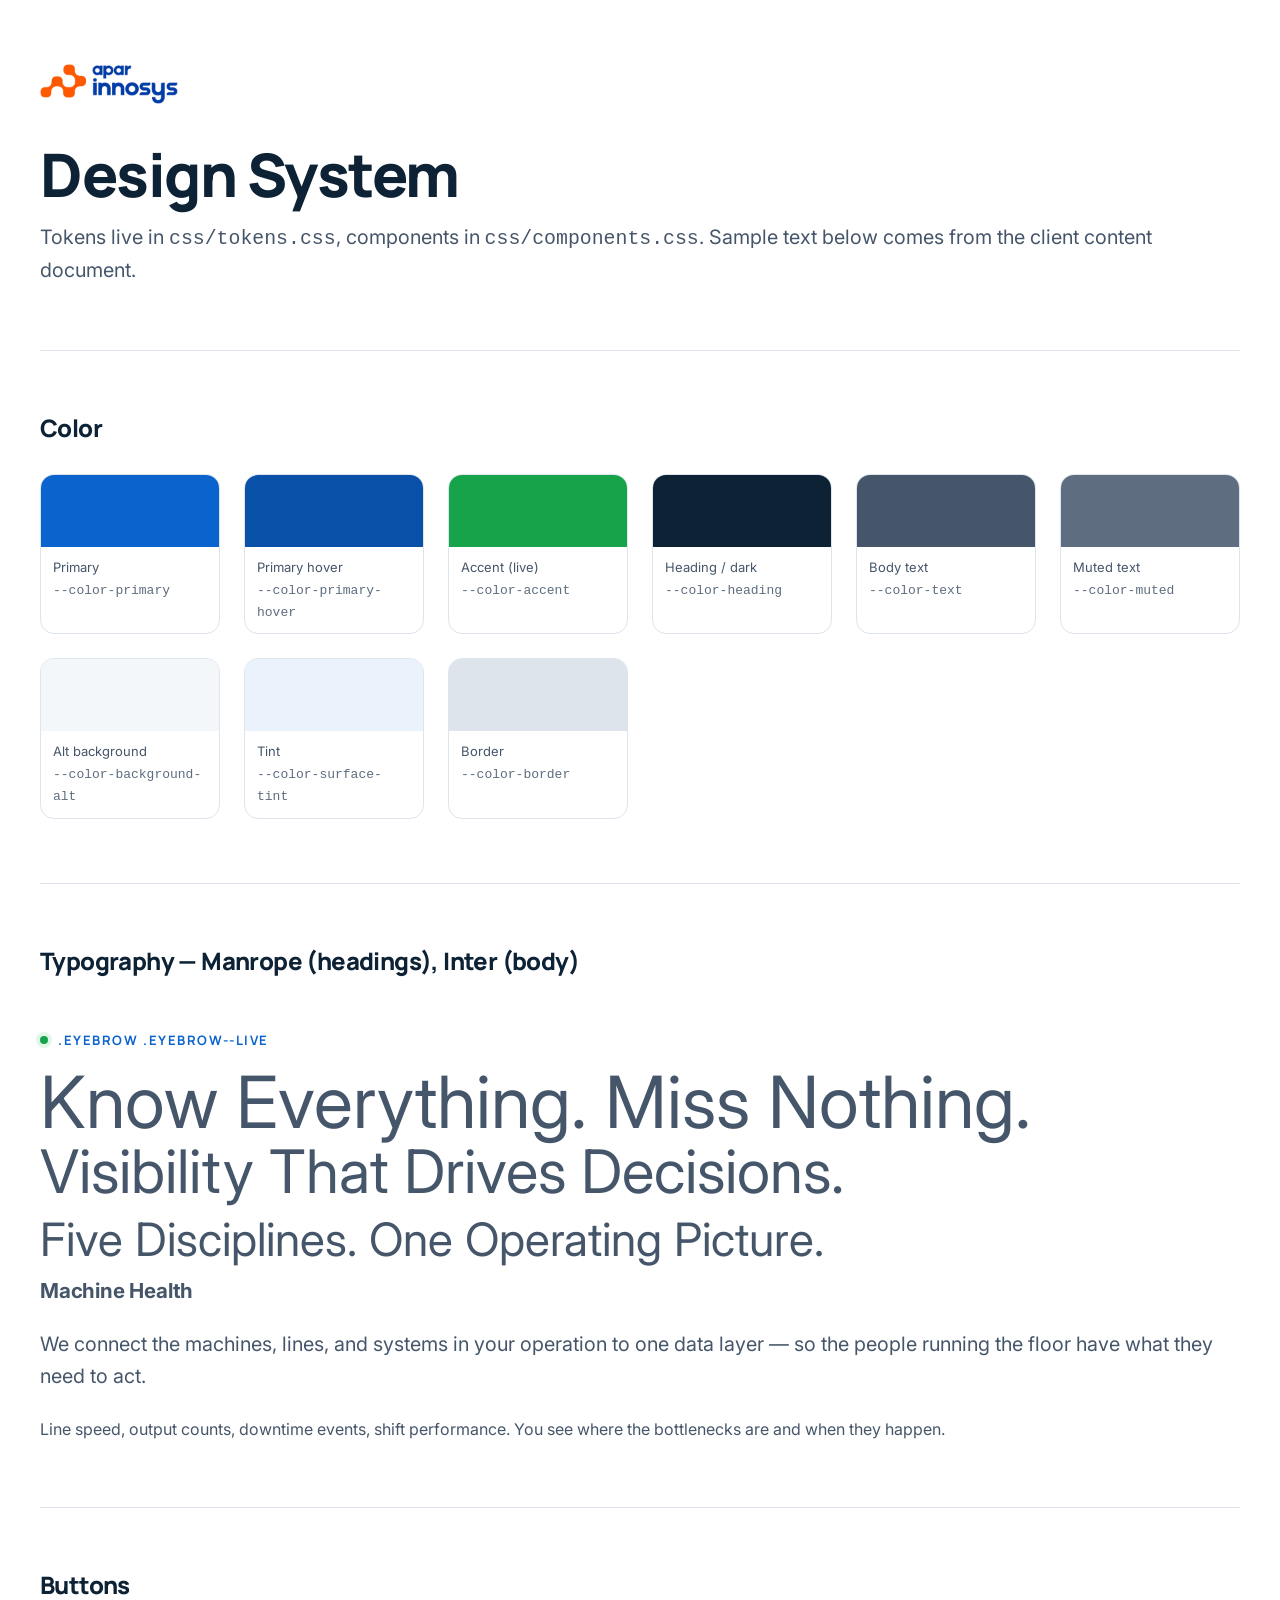
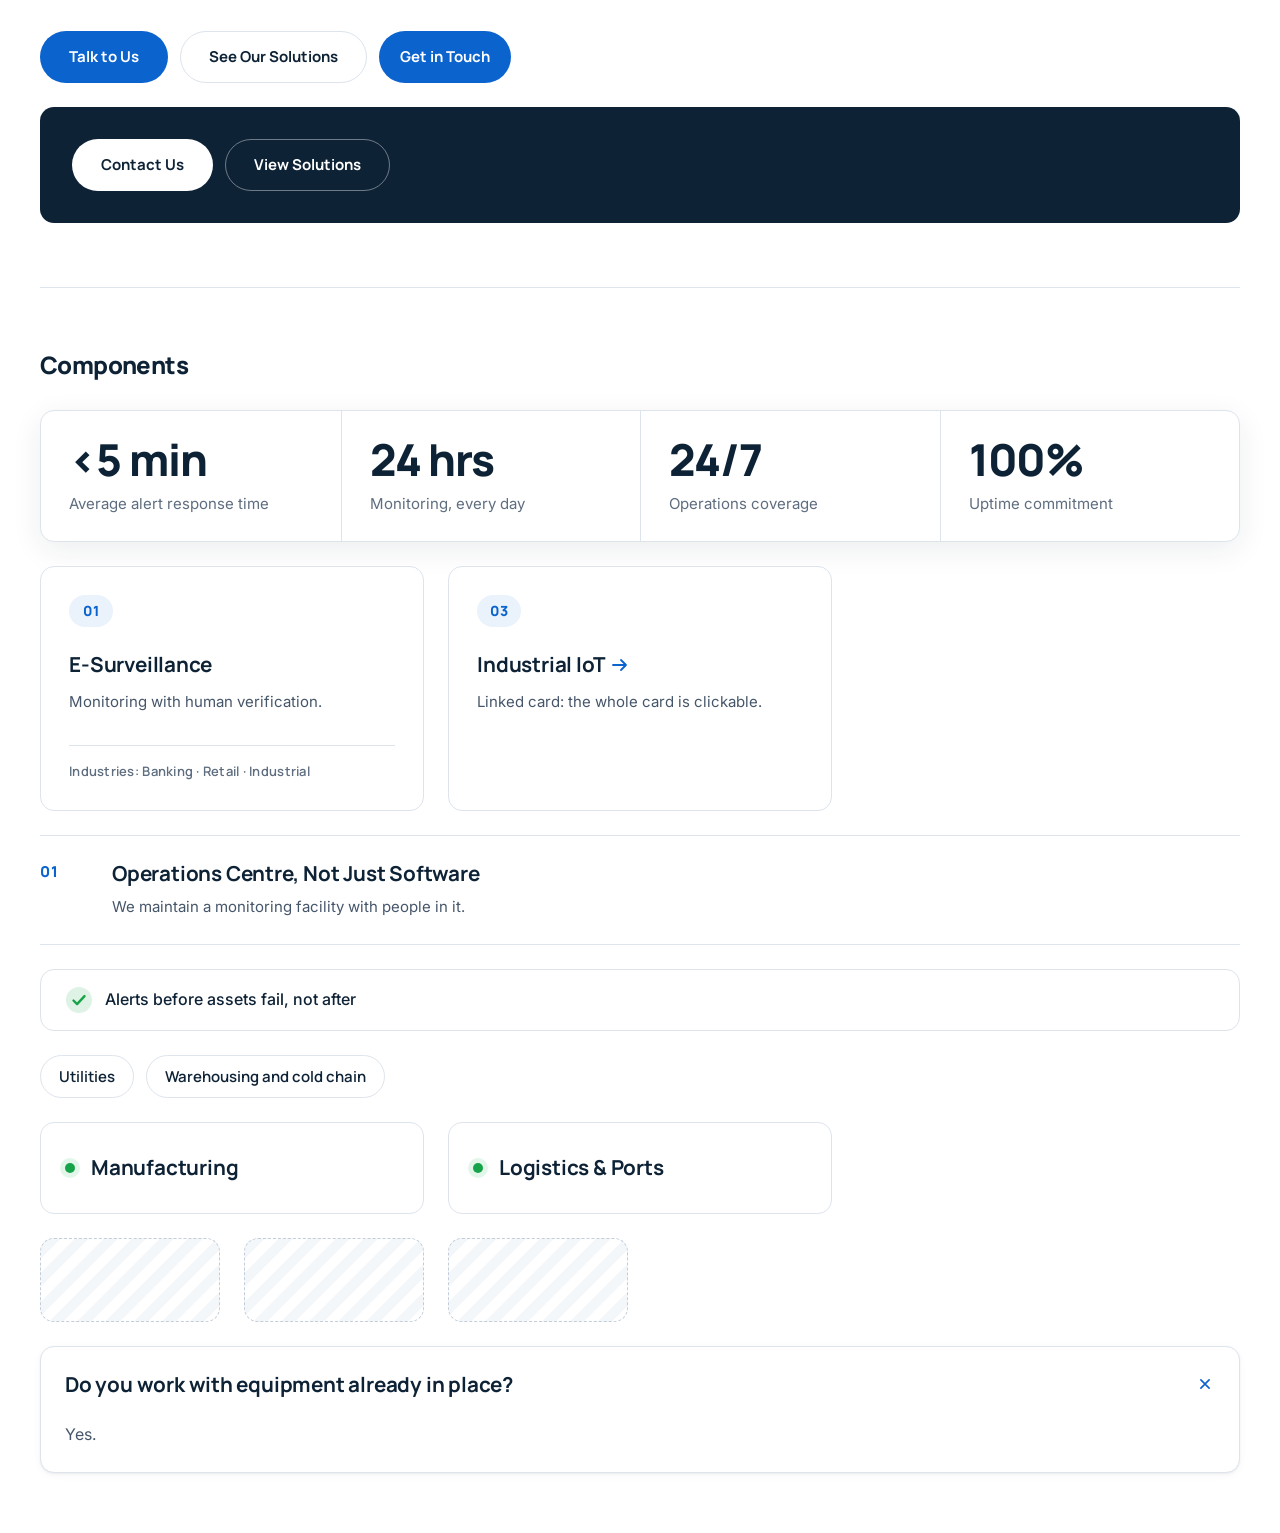
==== commit 0ae267b6: "Venkat Fixes" ====
--- a/codeforge/design-system.html
+++ b/codeforge/design-system.html
@@ -9,8 +9,8 @@
   <link rel="preconnect" href="https://fonts.googleapis.com">
   <link rel="preconnect" href="https://fonts.gstatic.com" crossorigin>
   <link rel="stylesheet" href="https://fonts.googleapis.com/css2?family=Inter:wght@400;500;600&family=Manrope:wght@600;700;800&display=swap">
-  <link rel="stylesheet" href="css/tokens.css?v=4">
-  <link rel="stylesheet" href="css/components.css?v=4">
+  <link rel="stylesheet" href="css/tokens.css?v=5">
+  <link rel="stylesheet" href="css/components.css?v=5">
   <style>
     /* Style-guide-only layout */
     .ds-section { padding-block: var(--space-8); border-bottom: 1px solid var(--color-border); }
--- a/codeforge/css/tokens.css
+++ b/codeforge/css/tokens.css
@@ -85,6 +85,7 @@
   /* ---------- Layout ---------- */
   --container-max:     1200px;
   --container-gutter:  clamp(16px, 3vw, 32px);
+  --faq-max:           none; /* FAQ list width: none = full container, like Outcomes; or e.g. 860px */
   --header-height:     76px;
   --logo-height:       40px;
 
--- a/codeforge/css/components.css
+++ b/codeforge/css/components.css
@@ -276,7 +276,7 @@
 .banner__title { max-width: 14ch; margin: 0; padding: var(--space-7) clamp(24px, 5vw, 72px); font-size: var(--fs-banner); line-height: var(--lh-hero); color: var(--color-on-dark); }
 
 /* ---------- FAQ accordion (native details/summary) ---------- */
-.faq { display: grid; gap: var(--space-3); max-width: 860px; margin-inline: auto; }
+.faq { display: grid; gap: var(--space-3); max-width: var(--faq-max); margin-inline: auto; }
 .faq details { border: 1px solid var(--color-border); border-radius: var(--radius-card); background: var(--color-surface); }
 .faq details[open] { box-shadow: var(--shadow-sm); }
 .faq summary {
